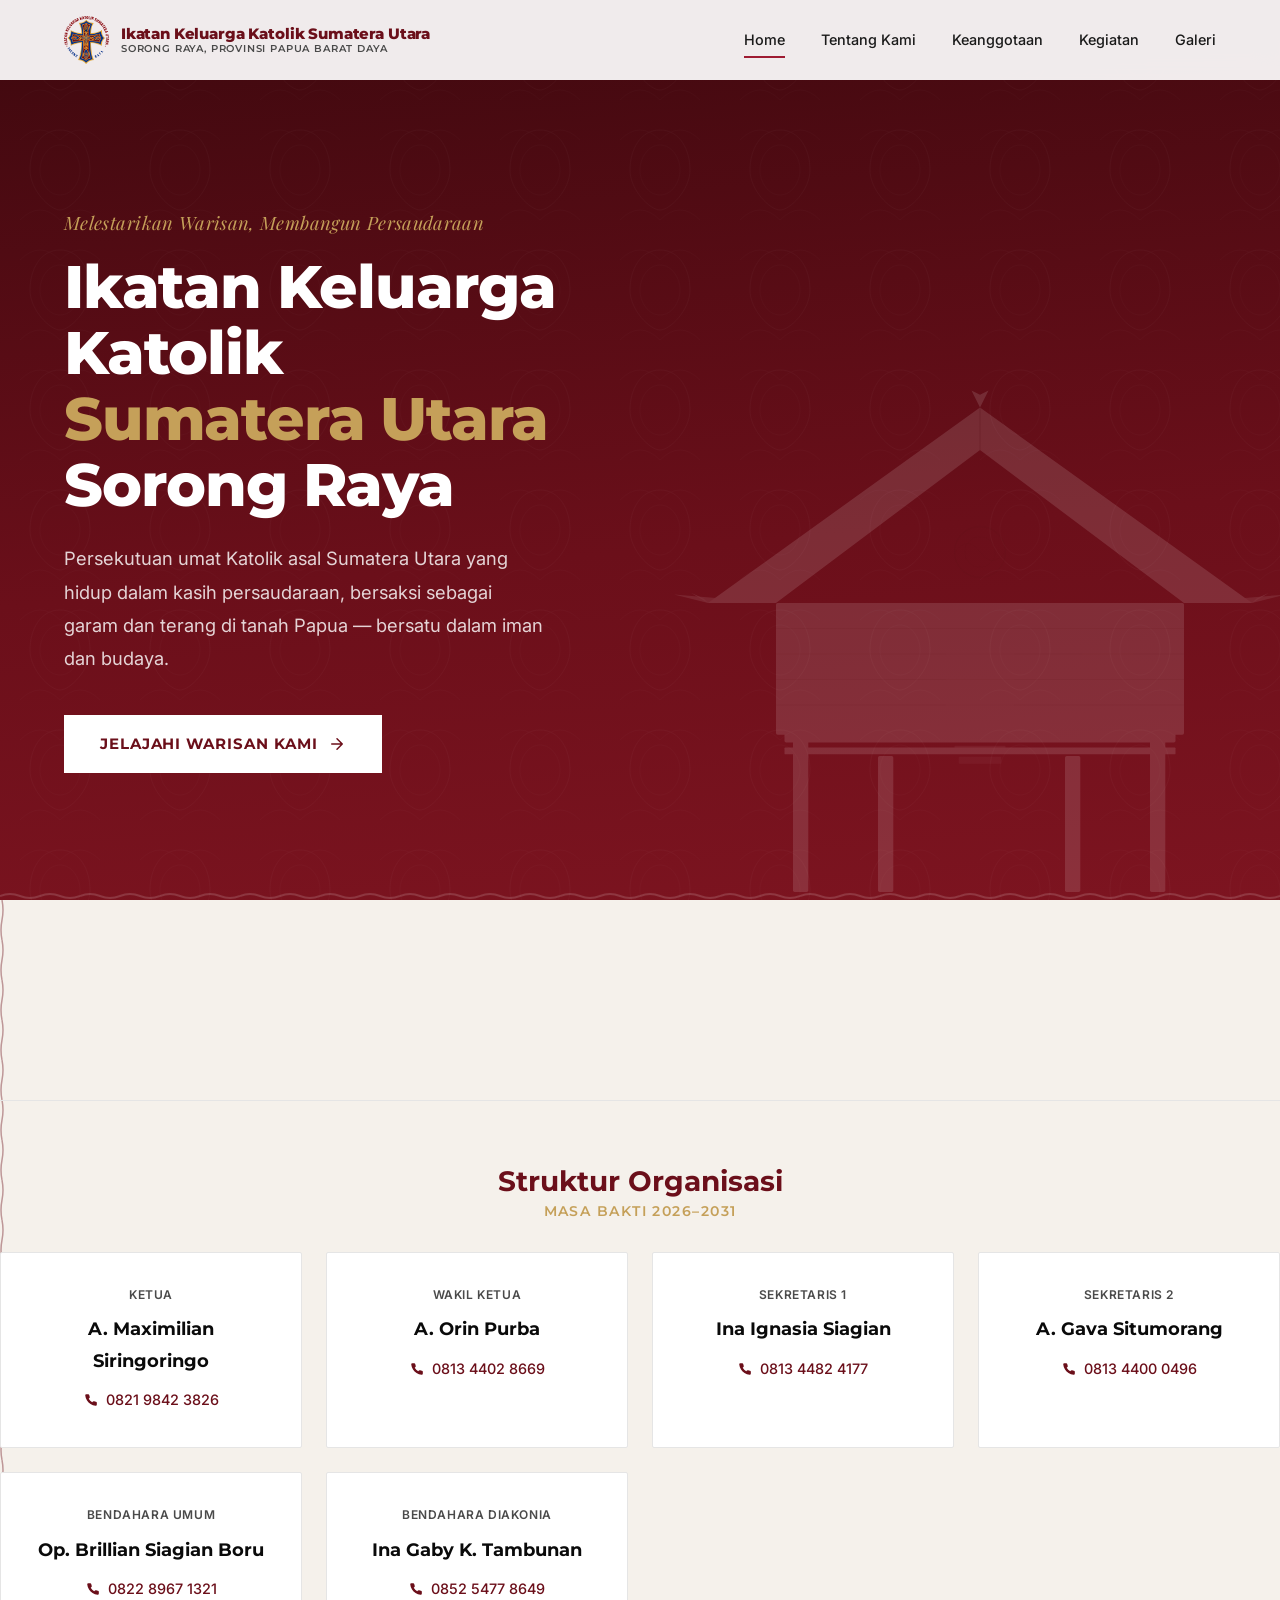
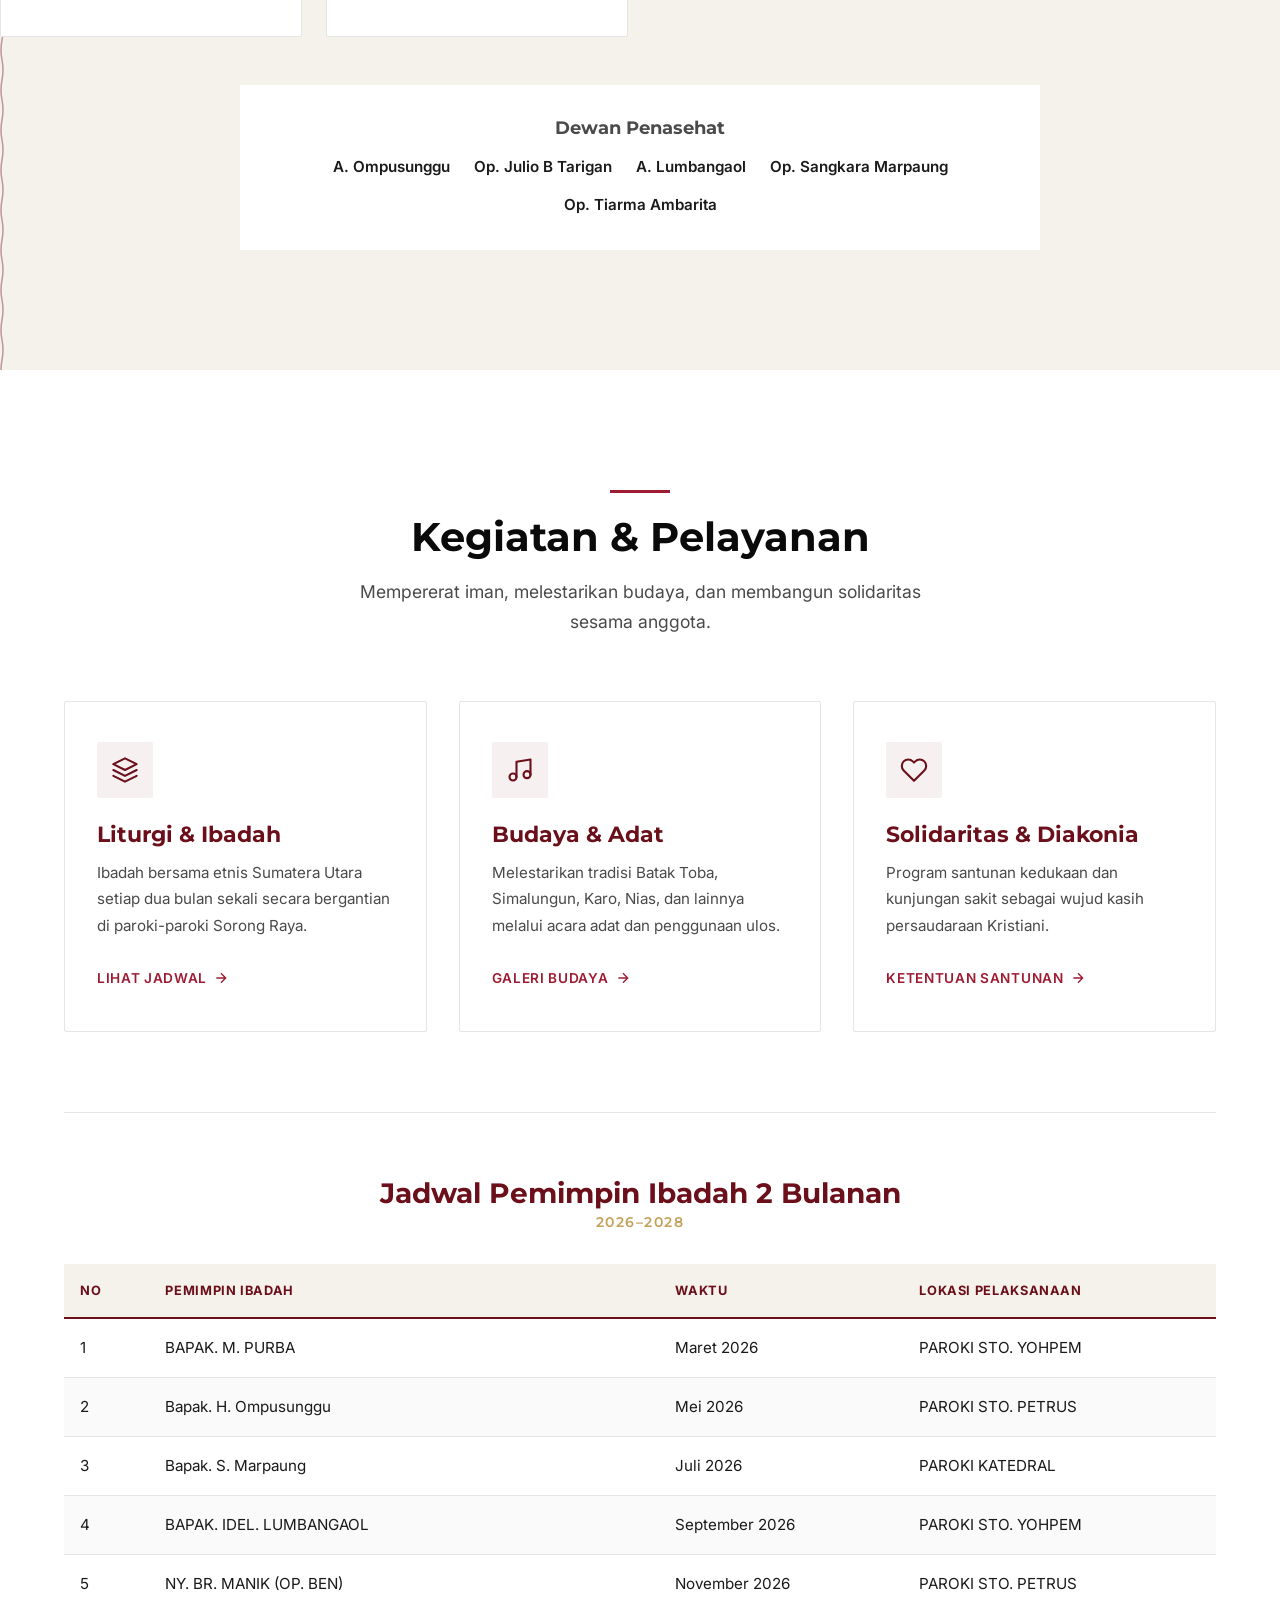
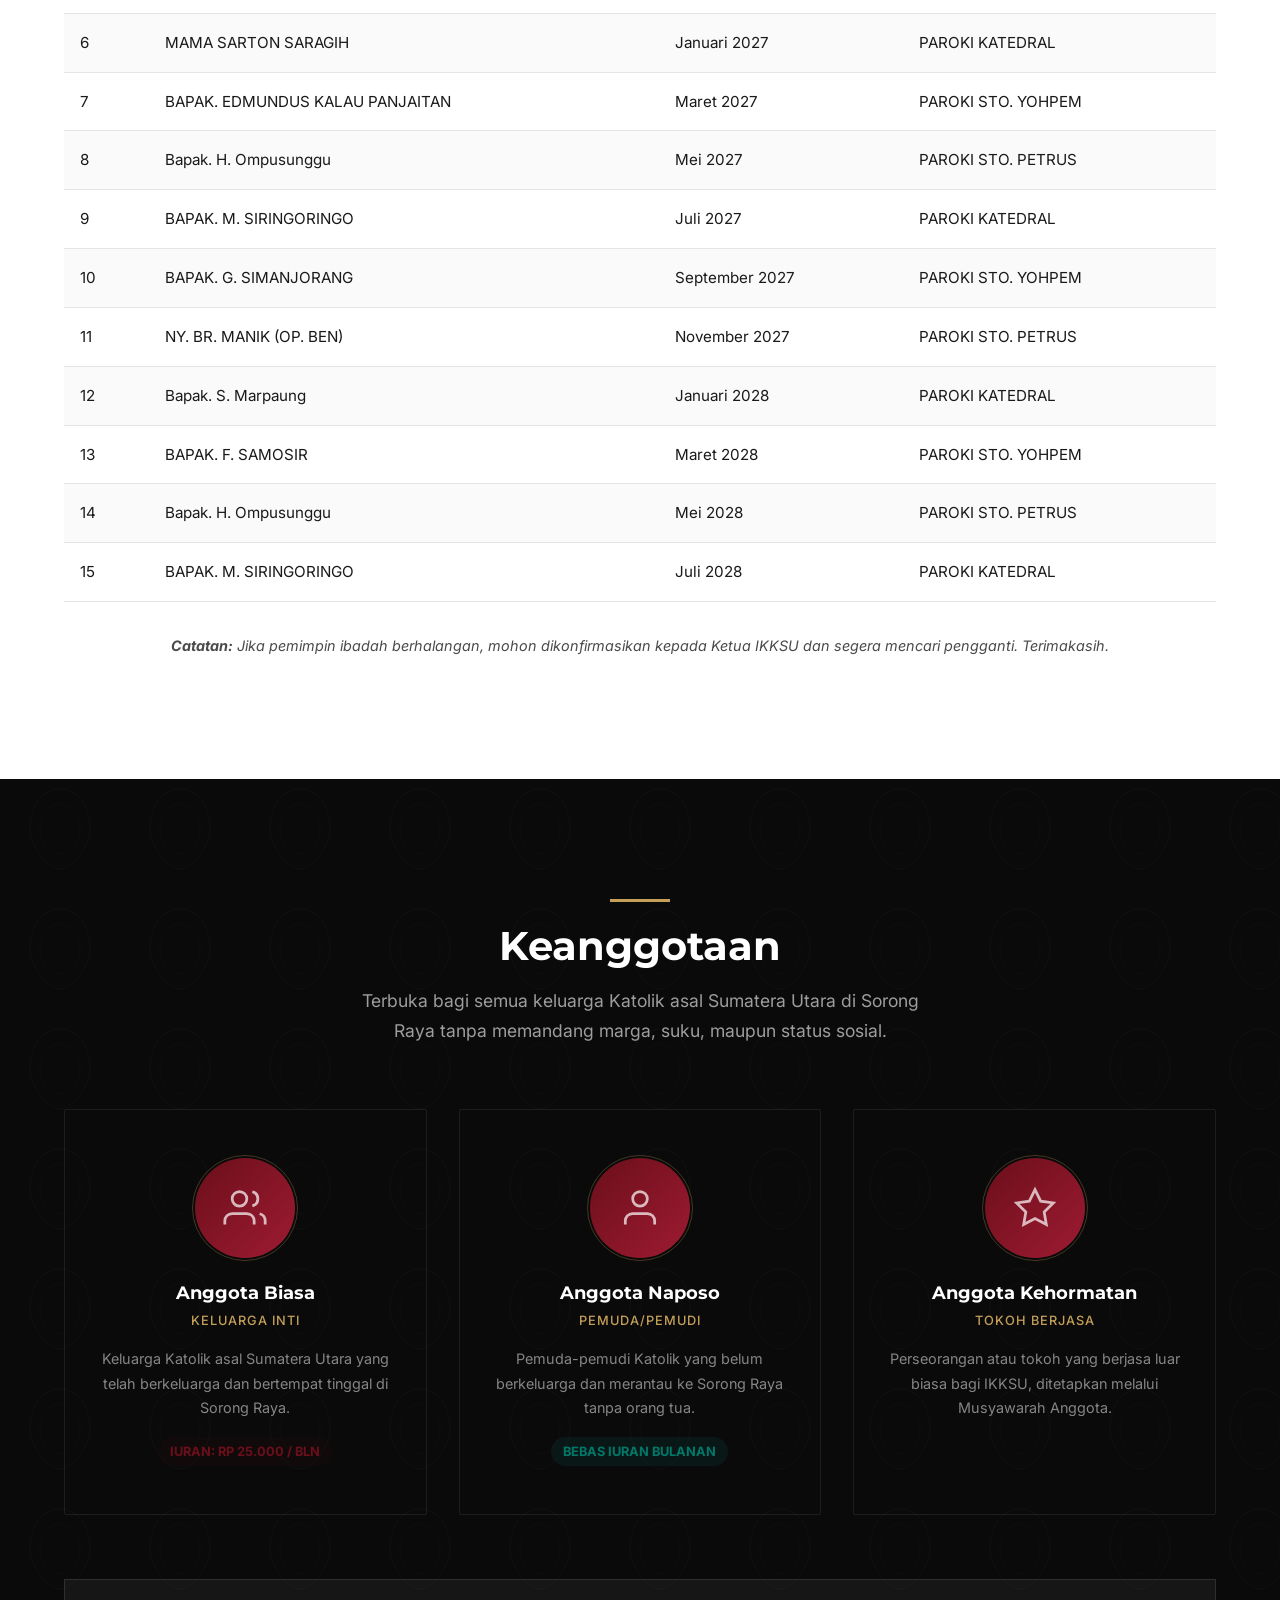
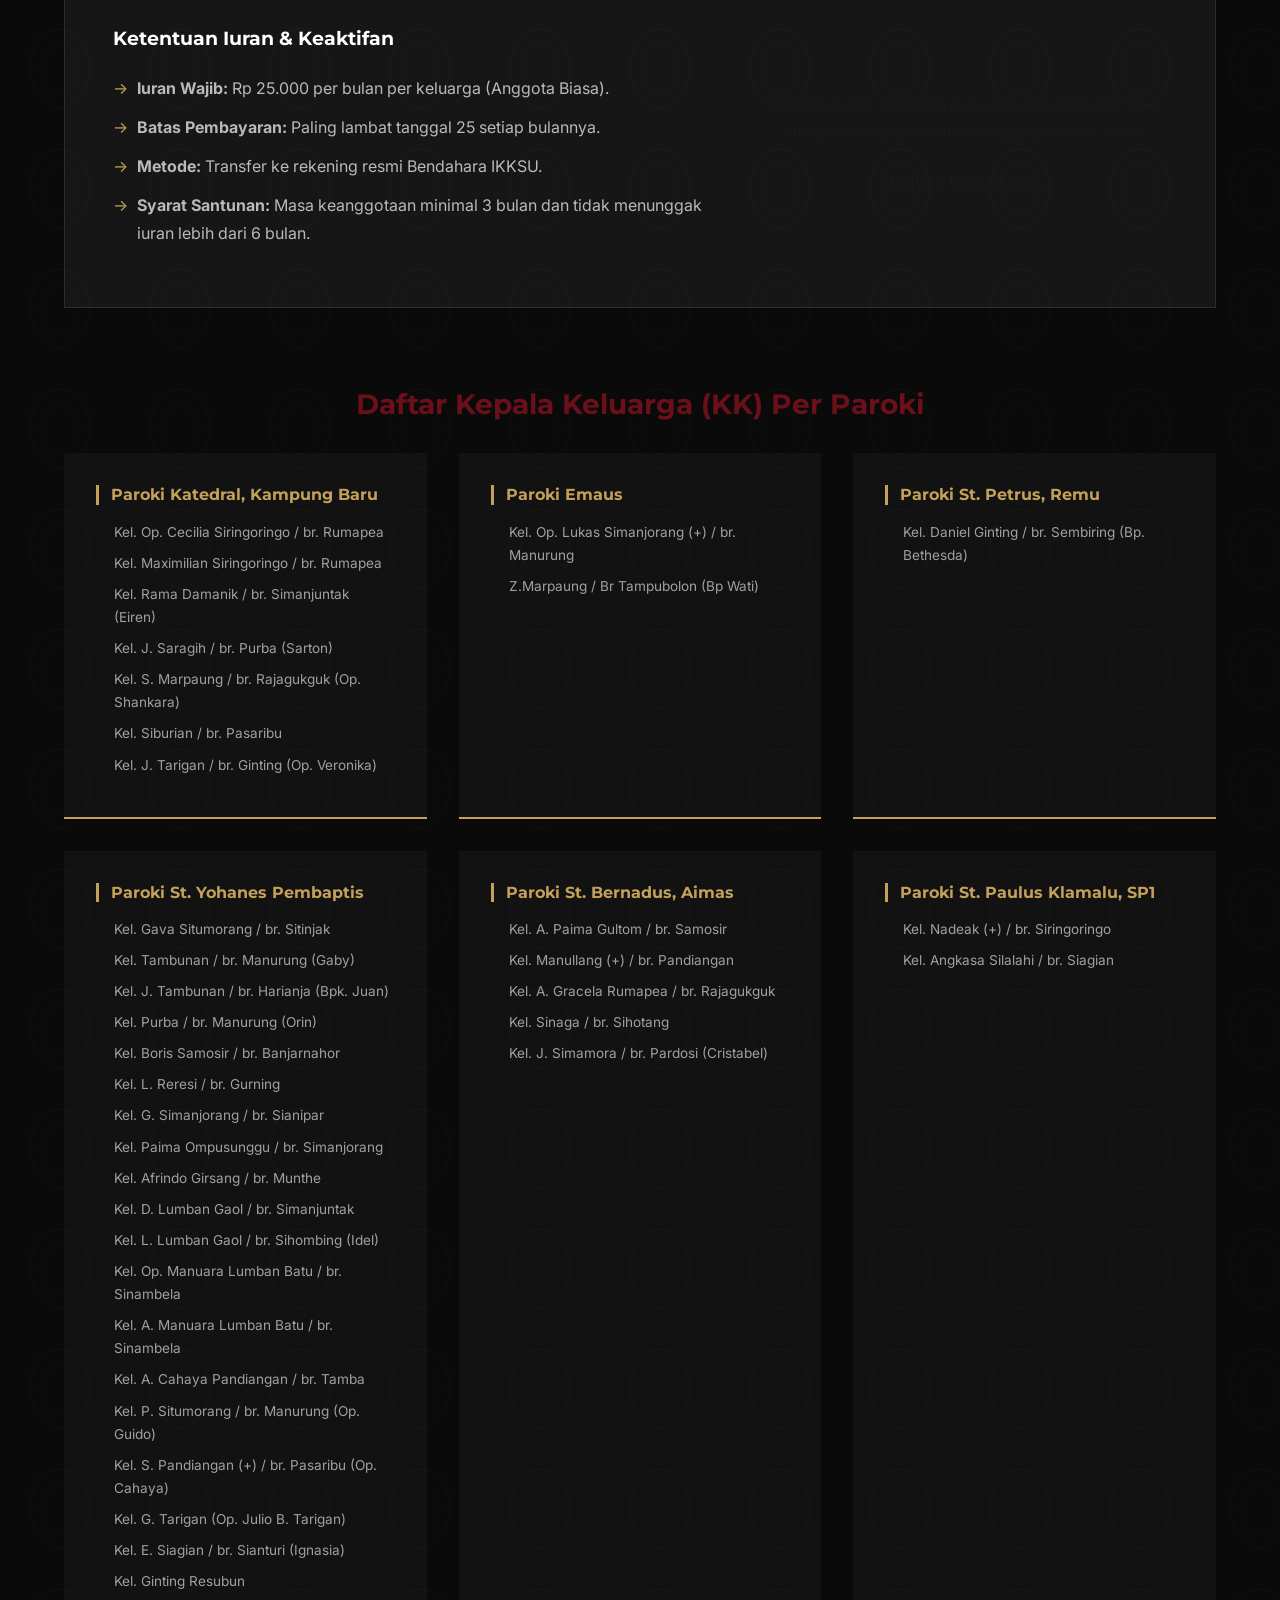
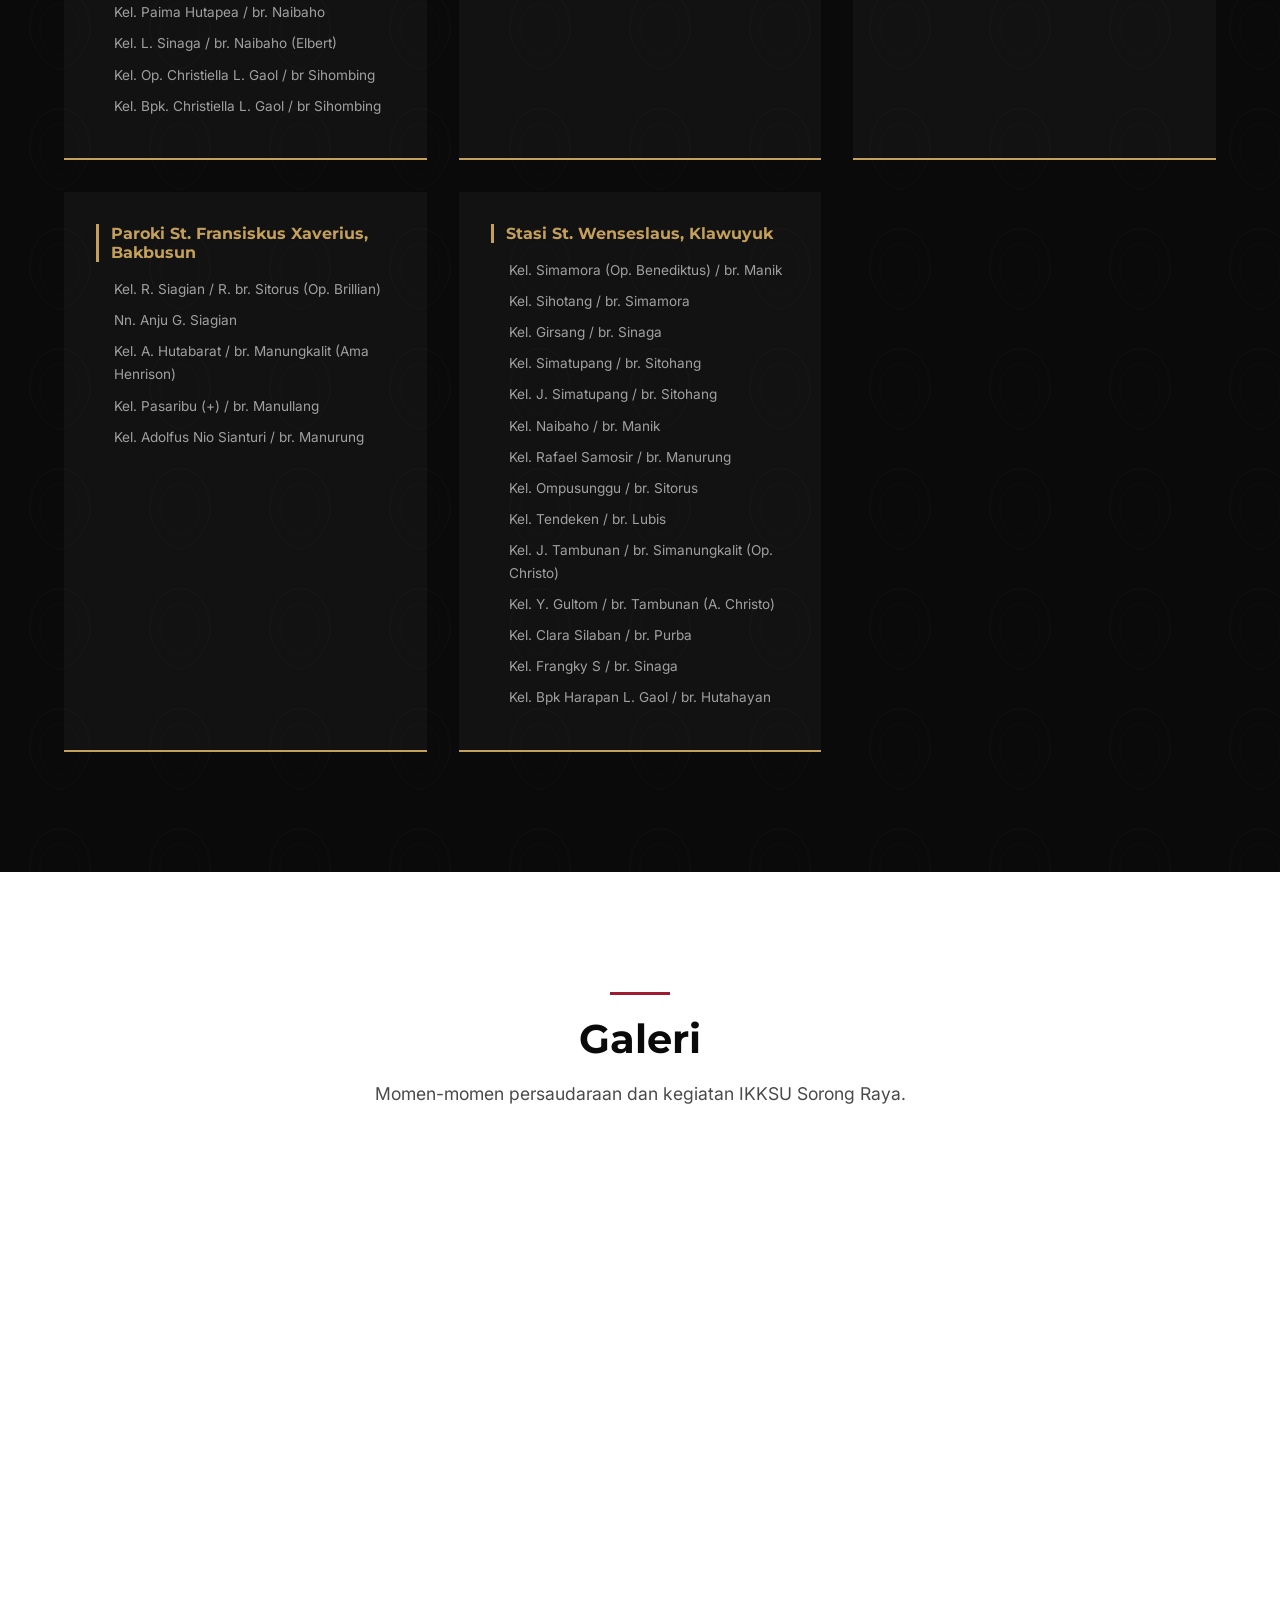
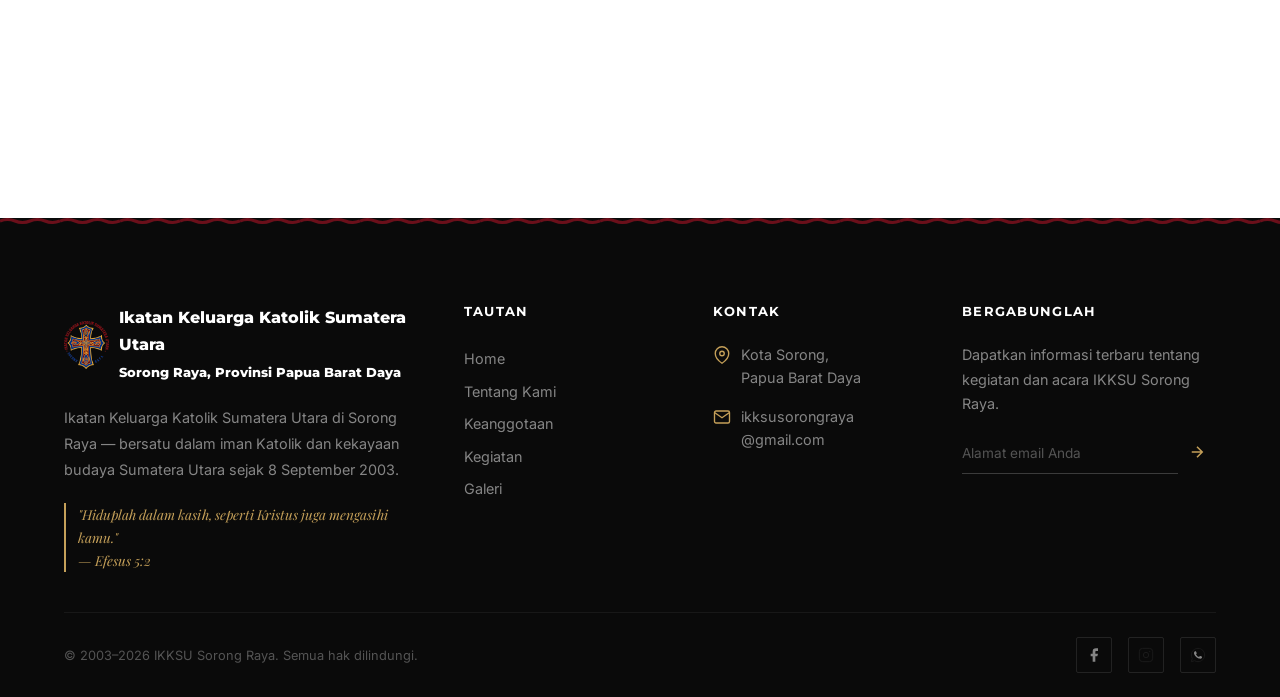
==== index.html @ b702eee4 "1" ====
<!DOCTYPE html>
<html lang="id">
<head>
  <meta charset="UTF-8">
  <meta name="viewport" content="width=device-width, initial-scale=1.0">
  <title>IKKSU Sorong Raya — Ikatan Keluarga Katolik Sumatera Utara</title>
  <meta name="description" content="Website resmi IKKSU Sorong Raya — Ikatan Keluarga Katolik Sumatera Utara di Sorong Raya, Papua Barat Daya. Melestarikan warisan budaya, membangun persaudaraan.">
  <meta name="keywords" content="IKKSU, Sorong Raya, Katolik, Sumatera Utara, Batak, komunitas, budaya, gereja">
  <meta name="author" content="IKKSU Sorong Raya">
  <link rel="icon" type="image/png" href="images/logo-small.png">
  <link rel="stylesheet" href="style.css">
</head>
<body>

  <!-- ============================================
       NAVIGATION
       ============================================ -->
  <nav class="navbar" id="navbar">
    <div class="container">
      <a href="#home" class="nav-logo">
        <!-- Rumah Bolon roofline logo -->
        <img src="images/logo-small.png" alt="Logo IKKSU Sorong Raya" class="logo-img">
        <div class="nav-logo-text">
          Ikatan Keluarga Katolik Sumatera Utara
          <span>Sorong Raya, Provinsi Papua Barat Daya</span>
        </div>
      </a>

      <div class="nav-links" id="navLinks">
        <a href="#home" class="active">Home</a>
        <a href="#tentang">Tentang Kami</a>
        <a href="#anggota">Keanggotaan</a>
        <a href="#pendidikan">Kegiatan</a>
        <a href="#galeri">Galeri</a>
      </div>

      <button class="hamburger" id="hamburger" aria-label="Toggle menu">
        <span></span>
        <span></span>
        <span></span>
      </button>
    </div>
  </nav>

  <!-- Mobile menu overlay -->
  <div class="mobile-menu" id="mobileMenu">
    <a href="#home">Home</a>
    <a href="#tentang">Tentang Kami</a>
    <a href="#anggota">Keanggotaan</a>
    <a href="#pendidikan">Kegiatan</a>
    <a href="#galeri">Galeri</a>
  </div>

  <!-- ============================================
       HERO SECTION
       ============================================ -->
  <section class="hero" id="home">
    <div class="hero-gorga-overlay"></div>

    <div class="container">
      <div class="hero-content">
        <p class="hero-tagline">Melestarikan Warisan, Membangun Persaudaraan</p>
        <h1 class="hero-title">
          Ikatan Keluarga Katolik<br>
          <span class="highlight">Sumatera Utara</span><br>
          Sorong Raya
        </h1>
        <p class="hero-subtitle">
          Persekutuan umat Katolik asal Sumatera Utara yang hidup dalam kasih persaudaraan, 
          bersaksi sebagai garam dan terang di tanah Papua — bersatu dalam iman dan budaya.
        </p>
        <a href="#tentang" class="hero-cta">
          Jelajahi Warisan Kami
          <svg viewBox="0 0 24 24" fill="none" stroke="currentColor" stroke-width="2" stroke-linecap="round" stroke-linejoin="round">
            <path d="M5 12h14M12 5l7 7-7 7"/>
          </svg>
        </a>
      </div>
    </div>

    <!-- Rumah Bolon silhouette -->
    <div class="hero-visual">
      <svg viewBox="0 0 800 600" xmlns="http://www.w3.org/2000/svg">
        <!-- Stilts / Foundation -->
        <rect x="180" y="420" width="18" height="180" rx="2"/>
        <rect x="280" y="440" width="18" height="160" rx="2"/>
        <rect x="500" y="440" width="18" height="160" rx="2"/>
        <rect x="600" y="420" width="18" height="180" rx="2"/>
        <!-- Cross beams under floor -->
        <rect x="170" y="410" width="460" height="14" rx="2"/>
        <rect x="170" y="430" width="460" height="8" rx="1"/>
        <!-- Main body -->
        <rect x="160" y="260" width="480" height="155" rx="2"/>
        <!-- Walls texture lines -->
        <line x1="160" y1="290" x2="640" y2="290" stroke="currentColor" stroke-width="1" opacity="0.15"/>
        <line x1="160" y1="320" x2="640" y2="320" stroke="currentColor" stroke-width="1" opacity="0.15"/>
        <line x1="160" y1="350" x2="640" y2="350" stroke="currentColor" stroke-width="1" opacity="0.15"/>
        <line x1="160" y1="380" x2="640" y2="380" stroke="currentColor" stroke-width="1" opacity="0.15"/>
        <!-- Door -->
        <rect x="360" y="310" width="80" height="105" rx="2" opacity="0.3"/>
        <!-- Windows -->
        <rect x="220" y="300" width="60" height="50" rx="2" opacity="0.2"/>
        <rect x="520" y="300" width="60" height="50" rx="2" opacity="0.2"/>
        <!-- Saddleback Roof -->
        <path d="M400 30 L80 260 H160 L400 80 L640 260 H720 Z" />
        <!-- Roof ridge -->
        <line x1="400" y1="30" x2="400" y2="80" stroke="currentColor" stroke-width="2" opacity="0.2"/>
        <!-- Extended eaves left -->
        <path d="M80 260 L40 250 L160 260Z" opacity="0.7"/>
        <!-- Extended eaves right -->
        <path d="M720 260 L760 250 L640 260Z" opacity="0.7"/>
        <!-- Roof peak ornaments (singa) -->
        <path d="M400 30 L390 10 L400 15 L410 10 Z" />
        <path d="M80 260 L60 248 L75 255Z" />
        <path d="M720 260 L740 248 L725 255Z" />
        <!-- Gorga decoration on facade -->
        <circle cx="400" cy="200" r="30" fill="none" stroke="currentColor" stroke-width="1.5" opacity="0.2"/>
        <circle cx="400" cy="200" r="18" fill="none" stroke="currentColor" stroke-width="1" opacity="0.15"/>
        <path d="M370 200 Q385 180 400 200 Q415 220 430 200" fill="none" stroke="currentColor" stroke-width="1" opacity="0.15"/>
        <!-- Stairs -->
        <rect x="365" y="415" width="70" height="8" rx="1" opacity="0.5"/>
        <rect x="370" y="428" width="60" height="8" rx="1" opacity="0.4"/>
        <rect x="375" y="441" width="50" height="8" rx="1" opacity="0.3"/>
      </svg>
    </div>

    <div class="hero-divider"></div>
  </section>

  <!-- ============================================
       ABOUT SECTION
       ============================================ -->
  <section class="section about" id="tentang">
    <div class="about-gorga-rule"></div>
    <div class="container">
      </div>

      <!-- Integrated Management Section -->
      <div class="management-section reveal">
        <h3 class="subsection-title">Struktur Organisasi <span class="highlight">Masa Bakti 2026–2031</span></h3>
        <div class="management-grid">
          <div class="management-card">
            <span class="m-role">Ketua</span>
            <span class="m-name">A. Maximilian Siringoringo</span>
            <a href="tel:082198423826" class="m-contact">
              <svg viewBox="0 0 24 24"><path d="M22 16.92v3a2 2 0 0 1-2.18 2 19.79 19.79 0 0 1-8.63-3.07 19.5 19.5 0 0 1-6-6 19.79 19.79 0 0 1-3.07-8.67A2 2 0 0 1 4.11 2h3a2 2 0 0 1 2 1.72 12.84 12.84 0 0 0 .7 2.81 2 2 0 0 1-.45 2.11L8.09 9.91a16 16 0 0 0 6 6l1.27-1.27a2 2 0 0 1 2.11-.45 12.84 12.84 0 0 0 2.81.7A2 2 0 0 1 22 16.92z"/></svg>
              0821 9842 3826
            </a>
          </div>
          <div class="management-card">
            <span class="m-role">Wakil Ketua</span>
            <span class="m-name">A. Orin Purba</span>
            <a href="tel:081344028669" class="m-contact">
              <svg viewBox="0 0 24 24"><path d="M22 16.92v3a2 2 0 0 1-2.18 2 19.79 19.79 0 0 1-8.63-3.07 19.5 19.5 0 0 1-6-6 19.79 19.79 0 0 1-3.07-8.67A2 2 0 0 1 4.11 2h3a2 2 0 0 1 2 1.72 12.84 12.84 0 0 0 .7 2.81 2 2 0 0 1-.45 2.11L8.09 9.91a16 16 0 0 0 6 6l1.27-1.27a2 2 0 0 1 2.11-.45 12.84 12.84 0 0 0 2.81.7A2 2 0 0 1 22 16.92z"/></svg>
              0813 4402 8669
            </a>
          </div>
          <div class="management-card">
            <span class="m-role">Sekretaris 1</span>
            <span class="m-name">Ina Ignasia Siagian</span>
            <a href="tel:081344824177" class="m-contact">
              <svg viewBox="0 0 24 24"><path d="M22 16.92v3a2 2 0 0 1-2.18 2 19.79 19.79 0 0 1-8.63-3.07 19.5 19.5 0 0 1-6-6 19.79 19.79 0 0 1-3.07-8.67A2 2 0 0 1 4.11 2h3a2 2 0 0 1 2 1.72 12.84 12.84 0 0 0 .7 2.81 2 2 0 0 1-.45 2.11L8.09 9.91a16 16 0 0 0 6 6l1.27-1.27a2 2 0 0 1 2.11-.45 12.84 12.84 0 0 0 2.81.7A2 2 0 0 1 22 16.92z"/></svg>
              0813 4482 4177
            </a>
          </div>
          <div class="management-card">
            <span class="m-role">Sekretaris 2</span>
            <span class="m-name">A. Gava Situmorang</span>
            <a href="tel:081344000496" class="m-contact">
              <svg viewBox="0 0 24 24"><path d="M22 16.92v3a2 2 0 0 1-2.18 2 19.79 19.79 0 0 1-8.63-3.07 19.5 19.5 0 0 1-6-6 19.79 19.79 0 0 1-3.07-8.67A2 2 0 0 1 4.11 2h3a2 2 0 0 1 2 1.72 12.84 12.84 0 0 0 .7 2.81 2 2 0 0 1-.45 2.11L8.09 9.91a16 16 0 0 0 6 6l1.27-1.27a2 2 0 0 1 2.11-.45 12.84 12.84 0 0 0 2.81.7A2 2 0 0 1 22 16.92z"/></svg>
              0813 4400 0496
            </a>
          </div>
          <div class="management-card">
            <span class="m-role">Bendahara Umum</span>
            <span class="m-name">Op. Brillian Siagian Boru</span>
            <a href="tel:082289671321" class="m-contact">
              <svg viewBox="0 0 24 24"><path d="M22 16.92v3a2 2 0 0 1-2.18 2 19.79 19.79 0 0 1-8.63-3.07 19.5 19.5 0 0 1-6-6 19.79 19.79 0 0 1-3.07-8.67A2 2 0 0 1 4.11 2h3a2 2 0 0 1 2 1.72 12.84 12.84 0 0 0 .7 2.81 2 2 0 0 1-.45 2.11L8.09 9.91a16 16 0 0 0 6 6l1.27-1.27a2 2 0 0 1 2.11-.45 12.84 12.84 0 0 0 2.81.7A2 2 0 0 1 22 16.92z"/></svg>
              0822 8967 1321
            </a>
          </div>
          <div class="management-card">
            <span class="m-role">Bendahara Diakonia</span>
            <span class="m-name">Ina Gaby K. Tambunan</span>
            <a href="tel:085254778649" class="m-contact">
              <svg viewBox="0 0 24 24"><path d="M22 16.92v3a2 2 0 0 1-2.18 2 19.79 19.79 0 0 1-8.63-3.07 19.5 19.5 0 0 1-6-6 19.79 19.79 0 0 1-3.07-8.67A2 2 0 0 1 4.11 2h3a2 2 0 0 1 2 1.72 12.84 12.84 0 0 0 .7 2.81 2 2 0 0 1-.45 2.11L8.09 9.91a16 16 0 0 0 6 6l1.27-1.27a2 2 0 0 1 2.11-.45 12.84 12.84 0 0 0 2.81.7A2 2 0 0 1 22 16.92z"/></svg>
              0852 5477 8649
            </a>
          </div>
        </div>
        <div class="advisory-board">
          <h4>Dewan Penasehat</h4>
          <ul>
            <li>A. Ompusunggu</li>
            <li>Op. Julio B Tarigan</li>
            <li>A. Lumbangaol</li>
            <li>Op. Sangkara Marpaung</li>
            <li>Op. Tiarma Ambarita</li>
          </ul>
        </div>
      </div>
    </div>
    </div>
  </section>

  <!-- ============================================
       CULTURAL EDUCATION / KEGIATAN SECTION
       ============================================ -->
  <section class="section education" id="pendidikan">
    <div class="container">
      <div class="section-header reveal">
        <span class="accent-line"></span>
        <h2>Kegiatan & Pelayanan</h2>
        <p>Mempererat iman, melestarikan budaya, dan membangun solidaritas sesama anggota.</p>
      </div>

      <div class="education-grid">
        <!-- Card 1: Liturgi -->
        <div class="edu-card reveal">
          <div class="edu-card-icon">
            <svg viewBox="0 0 24 24">
              <path d="M12 2L2 7l10 5 10-5-10-5z"/>
              <path d="M2 17l10 5 10-5"/>
              <path d="M2 12l10 5 10-5"/>
            </svg>
          </div>
          <h3>Liturgi & Ibadah</h3>
          <p>
            Ibadah bersama etnis Sumatera Utara setiap dua bulan sekali secara bergantian di paroki-paroki Sorong Raya.
          </p>
          <a href="#jadwal" class="edu-card-link">
            Lihat Jadwal
            <svg viewBox="0 0 24 24"><path d="M5 12h14M12 5l7 7-7 7"/></svg>
          </a>
        </div>

        <!-- Card 2: Budaya & Adat -->
        <div class="edu-card reveal">
          <div class="edu-card-icon">
            <svg viewBox="0 0 24 24">
              <path d="M9 18V5l12-2v13"/>
              <circle cx="6" cy="18" r="3"/>
              <circle cx="18" cy="16" r="3"/>
            </svg>
          </div>
          <h3>Budaya & Adat</h3>
          <p>
            Melestarikan tradisi Batak Toba, Simalungun, Karo, Nias, dan lainnya melalui acara adat dan penggunaan ulos.
          </p>
          <a href="#galeri" class="edu-card-link">
            Galeri Budaya
            <svg viewBox="0 0 24 24"><path d="M5 12h14M12 5l7 7-7 7"/></svg>
          </a>
        </div>

        <!-- Card 3: Solidaritas & Diakonia -->
        <div class="edu-card reveal">
          <div class="edu-card-icon">
            <svg viewBox="0 0 24 24">
              <path d="M20.84 4.61a5.5 5.5 0 0 0-7.78 0L12 5.67l-1.06-1.06a5.5 5.5 0 0 0-7.78 7.78l1.06 1.06L12 21.23l7.78-7.78 1.06-1.06a5.5 5.5 0 0 0 0-7.78z"/>
            </svg>
          </div>
          <h3>Solidaritas & Diakonia</h3>
          <p>
            Program santunan kedukaan dan kunjungan sakit sebagai wujud kasih persaudaraan Kristiani.
          </p>
          <a href="#anggota" class="edu-card-link">
            Ketentuan Santunan
            <svg viewBox="0 0 24 24"><path d="M5 12h14M12 5l7 7-7 7"/></svg>
          </a>
        </div>
      </div>

      <!-- Integrated Worship Schedule -->
      <div class="schedule-section reveal" id="jadwal">
        <h3 class="subsection-title">Jadwal Pemimpin Ibadah 2 Bulanan <span class="highlight">2026–2028</span></h3>
        <div class="table-wrapper">
          <table class="schedule-table">
            <thead>
              <tr>
                <th>No</th>
                <th>Pemimpin Ibadah</th>
                <th>Waktu</th>
                <th>Lokasi Pelaksanaan</th>
              </tr>
            </thead>
            <tbody>
              <tr><td>1</td><td>BAPAK. M. PURBA</td><td>Maret 2026</td><td>PAROKI STO. YOHPEM</td></tr>
              <tr><td>2</td><td>Bapak. H. Ompusunggu</td><td>Mei 2026</td><td>PAROKI STO. PETRUS</td></tr>
              <tr><td>3</td><td>Bapak. S. Marpaung</td><td>Juli 2026</td><td>PAROKI KATEDRAL</td></tr>
              <tr><td>4</td><td>BAPAK. IDEL. LUMBANGAOL</td><td>September 2026</td><td>PAROKI STO. YOHPEM</td></tr>
              <tr><td>5</td><td>NY. BR. MANIK (OP. BEN)</td><td>November 2026</td><td>PAROKI STO. PETRUS</td></tr>
              <tr><td>6</td><td>MAMA SARTON SARAGIH</td><td>Januari 2027</td><td>PAROKI KATEDRAL</td></tr>
              <tr><td>7</td><td>BAPAK. EDMUNDUS KALAU PANJAITAN</td><td>Maret 2027</td><td>PAROKI STO. YOHPEM</td></tr>
              <tr><td>8</td><td>Bapak. H. Ompusunggu</td><td>Mei 2027</td><td>PAROKI STO. PETRUS</td></tr>
              <tr><td>9</td><td>BAPAK. M. SIRINGORINGO</td><td>Juli 2027</td><td>PAROKI KATEDRAL</td></tr>
              <tr><td>10</td><td>BAPAK. G. SIMANJORANG</td><td>September 2027</td><td>PAROKI STO. YOHPEM</td></tr>
              <tr><td>11</td><td>NY. BR. MANIK (OP. BEN)</td><td>November 2027</td><td>PAROKI STO. PETRUS</td></tr>
              <tr><td>12</td><td>Bapak. S. Marpaung</td><td>Januari 2028</td><td>PAROKI KATEDRAL</td></tr>
              <tr><td>13</td><td>BAPAK. F. SAMOSIR</td><td>Maret 2028</td><td>PAROKI STO. YOHPEM</td></tr>
              <tr><td>14</td><td>Bapak. H. Ompusunggu</td><td>Mei 2028</td><td>PAROKI STO. PETRUS</td></tr>
              <tr><td>15</td><td>BAPAK. M. SIRINGORINGO</td><td>Juli 2028</td><td>PAROKI KATEDRAL</td></tr>
            </tbody>
          </table>
        </div>
        <p class="schedule-note"><strong>Catatan:</strong> Jika pemimpin ibadah berhalangan, mohon dikonfirmasikan kepada Ketua IKKSU dan segera mencari pengganti. Terimakasih.</p>
      </div>
    </div>

    </div>
  </section>

  <!-- ============================================
       MEMBER DIRECTORY / KEANGGOTAAN SECTION
       ============================================ -->
  <section class="section members" id="anggota">
    <div class="container">
      <div class="section-header reveal">
        <span class="accent-line"></span>
        <h2>Keanggotaan</h2>
        <p>Terbuka bagi semua keluarga Katolik asal Sumatera Utara di Sorong Raya tanpa memandang marga, suku, maupun status sosial.</p>
      </div>

      <div class="members-grid">
        <!-- Anggota Biasa -->
        <div class="member-card reveal">
          <div class="member-avatar">
            <svg viewBox="0 0 24 24">
              <path d="M17 21v-2a4 4 0 0 0-4-4H5a4 4 0 0 0-4 4v2"/>
              <circle cx="9" cy="7" r="4"/>
              <path d="M23 21v-2a4 4 0 0 0-3-3.87"/>
              <path d="M16 3.13a4 4 0 0 1 0 7.75"/>
            </svg>
          </div>
          <h3>Anggota Biasa</h3>
          <p class="member-role">Keluarga Inti</p>
          <p>Keluarga Katolik asal Sumatera Utara yang telah berkeluarga dan bertempat tinggal di Sorong Raya.</p>
          <div class="fee-badge">Iuran: Rp 25.000 / bln</div>
        </div>

        <!-- Anggota Naposo -->
        <div class="member-card reveal">
          <div class="member-avatar">
            <svg viewBox="0 0 24 24">
              <path d="M20 21v-2a4 4 0 0 0-4-4H8a4 4 0 0 0-4 4v2"/>
              <circle cx="12" cy="7" r="4"/>
            </svg>
          </div>
          <h3>Anggota Naposo</h3>
          <p class="member-role">Pemuda/Pemudi</p>
          <p>Pemuda-pemudi Katolik yang belum berkeluarga dan merantau ke Sorong Raya tanpa orang tua.</p>
          <div class="fee-badge free">Bebas Iuran Bulanan</div>
        </div>

        <!-- Anggota Kehormatan -->
        <div class="member-card reveal">
          <div class="member-avatar">
            <svg viewBox="0 0 24 24">
              <polygon points="12 2 15.09 8.26 22 9.27 17 14.14 18.18 21.02 12 17.77 5.82 21.02 7 14.14 2 9.27 8.91 8.26 12 2"/>
            </svg>
          </div>
          <h3>Anggota Kehormatan</h3>
          <p class="member-role">Tokoh Berjasa</p>
          <p>Perseorangan atau tokoh yang berjasa luar biasa bagi IKKSU, ditetapkan melalui Musyawarah Anggota.</p>
        </div>
      </div>

      <!-- Membership Dues & Rules Info -->
      <div class="membership-details reveal">
        <div class="details-grid">
          <div class="details-text">
            <h3>Ketentuan Iuran & Keaktifan</h3>
            <ul>
              <li><strong>Iuran Wajib:</strong> Rp 25.000 per bulan per keluarga (Anggota Biasa).</li>
              <li><strong>Batas Pembayaran:</strong> Paling lambat tanggal 25 setiap bulannya.</li>
              <li><strong>Metode:</strong> Transfer ke rekening resmi Bendahara IKKSU.</li>
              <li><strong>Syarat Santunan:</strong> Masa keanggotaan minimal 3 bulan dan tidak menunggak iuran lebih dari 6 bulan.</li>
            </ul>
          </div>
          <div class="details-cta">
            <p>Dapatkan hak santunan duka cita dan santunan sakit dengan menjaga status keanggotaan aktif Anda.</p>
            <a href="https://wa.me/6282198423826" class="btn-secondary">Daftar / Update Data</a>
          </div>
        </div>
      </div>

      <!-- Member List by Paroki -->
      <div class="members-directory reveal">
        <h3 class="subsection-title">Daftar Kepala Keluarga (KK) Per Paroki</h3>
        <div class="paroki-grid">
          <div class="paroki-card">
            <h4>Paroki Katedral, Kampung Baru</h4>
            <ol>
              <li>Kel. Op. Cecilia Siringoringo / br. Rumapea</li>
              <li>Kel. Maximilian Siringoringo / br. Rumapea</li>
              <li>Kel. Rama Damanik / br. Simanjuntak (Eiren)</li>
              <li>Kel. J. Saragih / br. Purba (Sarton)</li>
              <li>Kel. S. Marpaung / br. Rajagukguk (Op. Shankara)</li>
              <li>Kel. Siburian / br. Pasaribu</li>
              <li>Kel. J. Tarigan / br. Ginting (Op. Veronika)</li>
            </ol>
          </div>
          <div class="paroki-card">
            <h4>Paroki Emaus</h4>
            <ol>
              <li>Kel. Op. Lukas Simanjorang (+) / br. Manurung</li>
              <li>Z.Marpaung / Br Tampubolon (Bp Wati)</li>
            </ol>
          </div>
          <div class="paroki-card">
            <h4>Paroki St. Petrus, Remu</h4>
            <ol>
              <li>Kel. Daniel Ginting / br. Sembiring (Bp. Bethesda)</li>
            </ol>
          </div>
          <div class="paroki-card">
            <h4>Paroki St. Yohanes Pembaptis</h4>
            <ol>
              <li>Kel. Gava Situmorang / br. Sitinjak</li>
              <li>Kel. Tambunan / br. Manurung (Gaby)</li>
              <li>Kel. J. Tambunan / br. Harianja (Bpk. Juan)</li>
              <li>Kel. Purba / br. Manurung (Orin)</li>
              <li>Kel. Boris Samosir / br. Banjarnahor</li>
              <li>Kel. L. Reresi / br. Gurning</li>
              <li>Kel. G. Simanjorang / br. Sianipar</li>
              <li>Kel. Paima Ompusunggu / br. Simanjorang</li>
              <li>Kel. Afrindo Girsang / br. Munthe</li>
              <li>Kel. D. Lumban Gaol / br. Simanjuntak</li>
              <li>Kel. L. Lumban Gaol / br. Sihombing (Idel)</li>
              <li>Kel. Op. Manuara Lumban Batu / br. Sinambela</li>
              <li>Kel. A. Manuara Lumban Batu / br. Sinambela</li>
              <li>Kel. A. Cahaya Pandiangan / br. Tamba</li>
              <li>Kel. P. Situmorang / br. Manurung (Op. Guido)</li>
              <li>Kel. S. Pandiangan (+) / br. Pasaribu (Op. Cahaya)</li>
              <li>Kel. G. Tarigan (Op. Julio B. Tarigan)</li>
              <li>Kel. E. Siagian / br. Sianturi (Ignasia)</li>
              <li>Kel. Ginting Resubun</li>
              <li>Kel. Paima Hutapea / br. Naibaho</li>
              <li>Kel. L. Sinaga / br. Naibaho (Elbert)</li>
              <li>Kel. Op. Christiella L. Gaol / br Sihombing</li>
              <li>Kel. Bpk. Christiella L. Gaol / br Sihombing</li>
            </ol>
          </div>
          <div class="paroki-card">
            <h4>Paroki St. Bernadus, Aimas</h4>
            <ol>
              <li>Kel. A. Paima Gultom / br. Samosir</li>
              <li>Kel. Manullang (+) / br. Pandiangan</li>
              <li>Kel. A. Gracela Rumapea / br. Rajagukguk</li>
              <li>Kel. Sinaga / br. Sihotang</li>
              <li>Kel. J. Simamora / br. Pardosi (Cristabel)</li>
            </ol>
          </div>
          <div class="paroki-card">
            <h4>Paroki St. Paulus Klamalu, SP1</h4>
            <ol>
              <li>Kel. Nadeak (+) / br. Siringoringo</li>
              <li>Kel. Angkasa Silalahi / br. Siagian</li>
            </ol>
          </div>
          <div class="paroki-card">
            <h4>Paroki St. Fransiskus Xaverius, Bakbusun</h4>
            <ol>
              <li>Kel. R. Siagian / R. br. Sitorus (Op. Brillian)</li>
              <li>Nn. Anju G. Siagian</li>
              <li>Kel. A. Hutabarat / br. Manungkalit (Ama Henrison)</li>
              <li>Kel. Pasaribu (+) / br. Manullang</li>
              <li>Kel. Adolfus Nio Sianturi / br. Manurung</li>
            </ol>
          </div>
          <div class="paroki-card">
            <h4>Stasi St. Wenseslaus, Klawuyuk</h4>
            <ol>
              <li>Kel. Simamora (Op. Benediktus) / br. Manik</li>
              <li>Kel. Sihotang / br. Simamora</li>
              <li>Kel. Girsang / br. Sinaga</li>
              <li>Kel. Simatupang / br. Sitohang</li>
              <li>Kel. J. Simatupang / br. Sitohang</li>
              <li>Kel. Naibaho / br. Manik</li>
              <li>Kel. Rafael Samosir / br. Manurung</li>
              <li>Kel. Ompusunggu / br. Sitorus</li>
              <li>Kel. Tendeken / br. Lubis</li>
              <li>Kel. J. Tambunan / br. Simanungkalit (Op. Christo)</li>
              <li>Kel. Y. Gultom / br. Tambunan (A. Christo)</li>
              <li>Kel. Clara Silaban / br. Purba</li>
              <li>Kel. Frangky S / br. Sinaga</li>
              <li>Kel. Bpk Harapan L. Gaol / br. Hutahayan</li>
            </ol>
          </div>
        </div>
      </div>
    </div>
  </section>

  <!-- ============================================
       GALLERY SECTION
       ============================================ -->
  <section class="section gallery" id="galeri">
    <div class="container">
      <div class="section-header reveal">
        <span class="accent-line"></span>
        <h2>Galeri</h2>
        <p>Momen-momen persaudaraan dan kegiatan IKKSU Sorong Raya.</p>
      </div>

      <div id="dynamic-gallery" class="dynamic-gallery">
        <!-- Albums will be loaded here via gallery.js -->
        <div class="gallery-loader">
          <div class="spinner"></div>
          <p>Memuat galeri...</p>
        </div>
      </div>
    </div>
  </section>

  <!-- ============================================
       FOOTER
       ============================================ -->
  <footer class="footer">
    <div class="footer-gorga-border"></div>
    <div class="footer-content">
      <div class="container">
        <div class="footer-grid">
          <!-- Brand -->
          <div class="footer-brand">
            <div class="footer-logo">
              <img src="images/logo-small.png" alt="Logo IKKSU Sorong Raya" class="logo-img">
              <span class="footer-logo-name">Ikatan Keluarga Katolik Sumatera Utara<br><small>Sorong Raya, Provinsi Papua Barat Daya</small></span>
            </div>
            <p>
              Ikatan Keluarga Katolik Sumatera Utara di Sorong Raya — 
              bersatu dalam iman Katolik dan kekayaan budaya Sumatera Utara 
              sejak 8 September 2003.
            </p>
            <div class="footer-quote">
              "Hiduplah dalam kasih, seperti Kristus juga mengasihi kamu."
              <br>— Efesus 5:2
            </div>
          </div>

          <!-- Quick Links -->
          <div>
            <h4>Tautan</h4>
            <div class="footer-links">
              <a href="#home">Home</a>
              <a href="#tentang">Tentang Kami</a>
              <a href="#anggota">Keanggotaan</a>
              <a href="#pendidikan">Kegiatan</a>
              <a href="#galeri">Galeri</a>
            </div>
          </div>

          <!-- Contact -->
          <div>
            <h4>Kontak</h4>
            <div class="footer-contact-item">
              <svg viewBox="0 0 24 24"><path d="M21 10c0 7-9 13-9 13s-9-6-9-13a9 9 0 0 1 18 0z"/><circle cx="12" cy="10" r="3"/></svg>
              <span>Kota Sorong,<br>Papua Barat Daya</span>
            </div>
            <div class="footer-contact-item">
              <svg viewBox="0 0 24 24"><path d="M4 4h16c1.1 0 2 .9 2 2v12c0 1.1-.9 2-2 2H4c-1.1 0-2-.9-2-2V6c0-1.1.9-2 2-2z"/><polyline points="22,6 12,13 2,6"/></svg>
              <span>ikksusorongraya<br>@gmail.com</span>
            </div>
          </div>

          <!-- Newsletter -->
          <div>
            <h4>Bergabunglah</h4>
            <p style="font-size:0.9rem;color:rgba(255,255,255,0.5);margin-bottom:16px;line-height:1.7;">
              Dapatkan informasi terbaru tentang kegiatan dan acara IKKSU Sorong Raya.
            </p>
            <div class="newsletter-input">
              <input type="email" placeholder="Alamat email Anda" id="newsletterEmail">
              <button aria-label="Subscribe">
                <svg viewBox="0 0 24 24"><path d="M5 12h14M12 5l7 7-7 7"/></svg>
              </button>
            </div>
          </div>
        </div>
      </div>
    </div>

    <div class="container">
      <div class="footer-bottom">
        <span class="footer-copyright">© 2003–2026 IKKSU Sorong Raya. Semua hak dilindungi.</span>
        <div class="footer-socials">
          <!-- Facebook -->
          <a href="#" aria-label="Facebook">
            <svg viewBox="0 0 24 24"><path d="M18 2h-3a5 5 0 00-5 5v3H7v4h3v8h4v-8h3l1-4h-4V7a1 1 0 011-1h3z"/></svg>
          </a>
          <!-- Instagram -->
          <a href="#" aria-label="Instagram">
            <svg viewBox="0 0 24 24"><rect x="2" y="2" width="20" height="20" rx="5" ry="5" fill="none" stroke="currentColor" stroke-width="1.5"/><circle cx="12" cy="12" r="4" fill="none" stroke="currentColor" stroke-width="1.5"/><circle cx="17.5" cy="6.5" r="1" fill="currentColor" stroke="none"/></svg>
          </a>
          <!-- WhatsApp -->
          <a href="#" aria-label="WhatsApp">
            <svg viewBox="0 0 24 24"><path d="M17.472 14.382c-.297-.149-1.758-.867-2.03-.967-.273-.099-.471-.148-.67.15-.197.297-.767.966-.94 1.164-.173.199-.347.223-.644.075-.297-.15-1.255-.463-2.39-1.475-.883-.788-1.48-1.761-1.653-2.059-.173-.297-.018-.458.13-.606.134-.133.298-.347.446-.52.149-.174.198-.298.298-.497.099-.198.05-.371-.025-.52-.075-.149-.669-1.612-.916-2.207-.242-.579-.487-.5-.669-.51-.173-.008-.371-.01-.57-.01-.198 0-.52.074-.792.372-.272.297-1.04 1.016-1.04 2.479 0 1.462 1.065 2.875 1.213 3.074.149.198 2.096 3.2 5.077 4.487.709.306 1.262.489 1.694.625.712.227 1.36.195 1.871.118.571-.085 1.758-.719 2.006-1.413.248-.694.248-1.289.173-1.413-.074-.124-.272-.198-.57-.347z"/><path d="M12 2C6.477 2 2 6.477 2 12c0 1.89.525 3.66 1.438 5.168L2 22l4.832-1.438A9.955 9.955 0 0012 22c5.523 0 10-4.477 10-10S17.523 2 12 2z" fill="none" stroke="currentColor" stroke-width="1.5"/></svg>
          </a>
        </div>
      </div>
    </div>
  </footer>

  <script src="gallery.js"></script>
  <script src="script.js"></script>
</body>
</html>
---- style.css ----
/* ============================================
   IKKSU Sorong Raya — Design System & Styles
   ============================================ */

/* --- Google Fonts --- */
@import url('https://fonts.googleapis.com/css2?family=Inter:wght@400;500;600&family=Montserrat:wght@600;700;800&family=Playfair+Display:ital,wght@0,600;1,600&display=swap');

/* --- CSS Custom Properties --- */
:root {
  /* Colors */
  --batak-maroon: #6B0F1A;
  --deep-black: #0A0A0A;
  --pure-white: #FFFFFF;
  --warm-ivory: #F5F1EB;
  --gorga-red: #9E1B32;
  --muted-gold: #C5A059;
  --text-primary: #1A1A1A;
  --text-secondary: #4A4A4A;
  --border-light: #E5E5E5;
  --dark-subtle: #1F1F1F;
  --maroon-dark: #3D080E;

  /* Typography */
  --font-heading: 'Montserrat', sans-serif;
  --font-body: 'Inter', sans-serif;
  --font-accent: 'Playfair Display', serif;

  /* Spacing */
  --section-padding: 120px;
  --container-width: 1200px;
  --nav-height: 80px;

  /* Transitions */
  --transition-fast: 200ms ease-out;
  --transition-normal: 300ms ease;
  --transition-slow: 500ms ease;
}

/* --- Reset & Base --- */
*,
*::before,
*::after {
  margin: 0;
  padding: 0;
  box-sizing: border-box;
}

html {
  scroll-behavior: smooth;
  font-size: 16px;
}

body {
  font-family: var(--font-body);
  color: var(--text-primary);
  background-color: var(--pure-white);
  line-height: 1.7;
  overflow-x: hidden;
  -webkit-font-smoothing: antialiased;
  -moz-osx-font-smoothing: grayscale;
}

img {
  max-width: 100%;
  height: auto;
  display: block;
}

a {
  text-decoration: none;
  color: inherit;
  transition: color var(--transition-fast);
}

ul, ol {
  list-style: none;
}

h1, h2, h3, h4, h5, h6 {
  font-family: var(--font-heading);
  line-height: 1.2;
}

.container {
  width: 100%;
  max-width: var(--container-width);
  margin: 0 auto;
  padding: 0 24px;
}

/* --- Section base --- */
.section {
  padding: var(--section-padding) 0;
  position: relative;
  overflow: hidden;
}

.section-header {
  text-align: center;
  margin-bottom: 64px;
}

.section-header h2 {
  font-size: 2.5rem;
  font-weight: 700;
  color: var(--deep-black);
  margin-bottom: 16px;
}

.section-header .accent-line {
  display: block;
  width: 60px;
  height: 3px;
  background: var(--gorga-red);
  margin: 0 auto 20px;
}

.section-header p {
  font-size: 1.1rem;
  color: var(--text-secondary);
  max-width: 600px;
  margin: 0 auto;
}

/* ============================================
   NAVIGATION
   ============================================ */
.navbar {
  position: fixed;
  top: 0;
  left: 0;
  width: 100%;
  height: var(--nav-height);
  z-index: 1000;
  background: rgba(255, 255, 255, 0.92);
  backdrop-filter: blur(12px);
  -webkit-backdrop-filter: blur(12px);
  transition: background var(--transition-normal), box-shadow var(--transition-normal);
  display: flex;
  align-items: center;
}

.navbar.scrolled {
  background: rgba(255, 255, 255, 0.98);
  box-shadow: 0 1px 0 var(--border-light);
}

.navbar .container {
  display: flex;
  align-items: center;
  justify-content: space-between;
}

.nav-logo {
  display: flex;
  align-items: center;
  gap: 12px;
}

.logo-img {
  height: 48px;
  width: auto;
  object-fit: contain;
}

.nav-logo-text {
  font-family: var(--font-heading);
  font-weight: 800;
  font-size: 0.95rem;
  color: var(--batak-maroon);
  letter-spacing: -0.01em;
  line-height: 1.2;
}

.nav-logo-text span {
  display: block;
  font-size: 0.65rem;
  font-weight: 600;
  color: var(--text-secondary);
  letter-spacing: 0.08em;
  text-transform: uppercase;
}

.nav-links {
  display: flex;
  align-items: center;
  gap: 36px;
}

.nav-links a {
  font-family: var(--font-body);
  font-size: 0.9rem;
  font-weight: 500;
  color: var(--text-primary);
  position: relative;
  padding: 4px 0;
}

.nav-links a::after {
  content: '';
  position: absolute;
  bottom: -2px;
  left: 0;
  width: 0;
  height: 2px;
  background: var(--gorga-red);
  transition: width var(--transition-fast);
}

.nav-links a:hover::after,
.nav-links a.active::after {
  width: 100%;
}

.nav-links a:hover {
  color: var(--batak-maroon);
}

/* Hamburger */
.hamburger {
  display: none;
  flex-direction: column;
  gap: 5px;
  cursor: pointer;
  background: none;
  border: none;
  padding: 8px;
  z-index: 1001;
}

.hamburger span {
  display: block;
  width: 24px;
  height: 2px;
  background: var(--deep-black);
  transition: all var(--transition-normal);
  border-radius: 1px;
}

.hamburger.active span:nth-child(1) {
  transform: rotate(45deg) translate(5px, 5px);
}

.hamburger.active span:nth-child(2) {
  opacity: 0;
}

.hamburger.active span:nth-child(3) {
  transform: rotate(-45deg) translate(5px, -5px);
}

/* Mobile menu overlay */
.mobile-menu {
  display: none;
  position: fixed;
  top: 0;
  left: 0;
  width: 100%;
  height: 100vh;
  background: var(--deep-black);
  z-index: 999;
  flex-direction: column;
  align-items: center;
  justify-content: center;
  gap: 32px;
  opacity: 0;
  transition: opacity var(--transition-normal);
}

.mobile-menu.active {
  display: flex;
  opacity: 1;
}

.mobile-menu a {
  font-family: var(--font-heading);
  font-size: 1.5rem;
  font-weight: 700;
  color: var(--pure-white);
  position: relative;
  padding: 8px 0;
}

.mobile-menu a::after {
  content: '';
  position: absolute;
  bottom: 0;
  left: 50%;
  width: 0;
  height: 2px;
  background: var(--gorga-red);
  transform: translateX(-50%);
  transition: width var(--transition-fast);
}

.mobile-menu a:hover::after {
  width: 100%;
}

/* ============================================
   HERO SECTION
   ============================================ */
.hero {
  position: relative;
  min-height: 100vh;
  display: flex;
  align-items: center;
  background: linear-gradient(175deg, var(--maroon-dark) 0%, var(--batak-maroon) 60%, #7D1420 100%);
  overflow: hidden;
  padding-top: var(--nav-height);
}

.hero-gorga-overlay {
  position: absolute;
  inset: 0;
  opacity: 0.035;
  pointer-events: none;
  background-image: url("data:image/svg+xml,%3Csvg xmlns='http://www.w3.org/2000/svg' width='120' height='120' viewBox='0 0 120 120'%3E%3Cpath d='M60 10 C80 10 90 30 90 50 C90 70 70 90 60 90 C50 90 30 70 30 50 C30 30 40 10 60 10Z' fill='none' stroke='%23FFFFFF' stroke-width='0.8'/%3E%3Cpath d='M60 25 C72 25 80 38 80 50 C80 62 72 75 60 75 C48 75 40 62 40 50 C40 38 48 25 60 25Z' fill='none' stroke='%23FFFFFF' stroke-width='0.5'/%3E%3Cpath d='M20 20 Q40 0 60 20 Q80 0 100 20' fill='none' stroke='%23FFFFFF' stroke-width='0.5'/%3E%3Cpath d='M20 100 Q40 80 60 100 Q80 80 100 100' fill='none' stroke='%23FFFFFF' stroke-width='0.5'/%3E%3C/svg%3E");
  background-size: 120px 120px;
}

.hero .container {
  display: flex;
  align-items: center;
  justify-content: space-between;
  width: 100%;
  min-height: calc(100vh - var(--nav-height));
  position: relative;
  z-index: 2;
}

.hero-content {
  max-width: 580px;
  padding: 40px 0;
}

.hero-tagline {
  font-family: var(--font-accent);
  font-size: 1.15rem;
  color: var(--muted-gold);
  margin-bottom: 16px;
  font-style: italic;
  letter-spacing: 0.02em;
}

.hero-title {
  font-family: var(--font-heading);
  font-size: 3.75rem;
  font-weight: 800;
  color: var(--pure-white);
  line-height: 1.1;
  margin-bottom: 24px;
  letter-spacing: -0.02em;
}

.hero-title .highlight {
  color: var(--muted-gold);
}

.hero-subtitle {
  font-size: 1.15rem;
  color: rgba(255, 255, 255, 0.82);
  line-height: 1.8;
  margin-bottom: 40px;
  max-width: 480px;
}

.hero-cta {
  display: inline-flex;
  align-items: center;
  gap: 10px;
  background: var(--pure-white);
  color: var(--batak-maroon);
  font-family: var(--font-heading);
  font-weight: 700;
  font-size: 0.95rem;
  padding: 16px 36px;
  border: none;
  border-radius: 0;
  cursor: pointer;
  text-transform: uppercase;
  letter-spacing: 0.06em;
  transition: all var(--transition-normal);
}

.hero-cta:hover {
  background: var(--muted-gold);
  color: var(--pure-white);
  transform: translateY(-2px);
}

.hero-cta svg {
  width: 18px;
  height: 18px;
  transition: transform var(--transition-fast);
}

.hero-cta:hover svg {
  transform: translateX(4px);
}

.hero-visual {
  position: absolute;
  right: -40px;
  bottom: 0;
  width: 55%;
  max-width: 680px;
  opacity: 0.12;
  pointer-events: none;
}

.hero-visual svg {
  width: 100%;
  height: auto;
  fill: var(--pure-white);
}

/* Hero bottom gorga divider */
.hero-divider {
  position: absolute;
  bottom: 0;
  left: 0;
  width: 100%;
  height: 8px;
  background-image: url("data:image/svg+xml,%3Csvg xmlns='http://www.w3.org/2000/svg' width='80' height='8' viewBox='0 0 80 8'%3E%3Cpath d='M0 4 Q10 0 20 4 Q30 8 40 4 Q50 0 60 4 Q70 8 80 4' fill='none' stroke='rgba(255,255,255,0.15)' stroke-width='2'/%3E%3C/svg%3E");
  background-repeat: repeat-x;
  background-size: 80px 8px;
}

/* ============================================
   ABOUT SECTION
   ============================================ */
.about {
  background: var(--warm-ivory);
}

.about-grid {
  display: grid;
  grid-template-columns: 1.1fr 0.9fr;
  gap: 80px;
  align-items: center;
}

.about-gorga-rule {
  position: absolute;
  left: 0;
  top: 0;
  width: 4px;
  height: 100%;
  background-image: url("data:image/svg+xml,%3Csvg xmlns='http://www.w3.org/2000/svg' width='4' height='40' viewBox='0 0 4 40'%3E%3Cpath d='M2 0 Q4 10 2 20 Q0 30 2 40' fill='none' stroke='%236B0F1A' stroke-width='1.5'/%3E%3C/svg%3E");
  background-repeat: repeat-y;
  background-size: 4px 40px;
  opacity: 0.4;
}

.about-content h2 {
  font-size: 2.5rem;
  font-weight: 700;
  color: var(--deep-black);
  margin-bottom: 8px;
}

.about-content .accent-line {
  display: block;
  width: 50px;
  height: 3px;
  background: var(--gorga-red);
  margin-bottom: 24px;
}

.about-content p {
  font-size: 1.05rem;
  color: var(--text-secondary);
  margin-bottom: 20px;
  line-height: 1.85;
}

.about-content .founded-badge {
  display: inline-flex;
  align-items: center;
  gap: 10px;
  background: var(--pure-white);
  padding: 12px 20px;
  margin-bottom: 28px;
  border-left: 3px solid var(--batak-maroon);
}

.about-content .founded-badge svg {
  width: 20px;
  height: 20px;
  fill: var(--batak-maroon);
}

.about-content .founded-badge span {
  font-size: 0.9rem;
  font-weight: 600;
  color: var(--batak-maroon);
}

.about-link {
  font-weight: 600;
  color: var(--gorga-red);
  position: relative;
  padding-bottom: 2px;
  border-bottom: 2px solid var(--gorga-red);
  transition: color var(--transition-fast);
}

.about-link:hover {
  color: var(--batak-maroon);
  border-color: var(--batak-maroon);
}

/* About visual blocks */
.about-visual {
  position: relative;
  display: grid;
  grid-template-columns: 1fr 1fr;
  grid-template-rows: 1fr 1fr;
  gap: 16px;
  aspect-ratio: 1;
}

.about-visual-block {
  background: var(--batak-maroon);
  border-radius: 2px;
  position: relative;
  overflow: hidden;
  display: flex;
  align-items: center;
  justify-content: center;
}

.about-visual-block:nth-child(1) {
  grid-row: 1 / 3;
  background: linear-gradient(135deg, var(--batak-maroon), var(--maroon-dark));
}

.about-visual-block:nth-child(2) {
  background: var(--deep-black);
}

.about-visual-block:nth-child(3) {
  background: var(--muted-gold);
}

.about-visual-block .block-icon {
  width: 48px;
  height: 48px;
  fill: rgba(255, 255, 255, 0.5);
}

.about-visual-block .block-label {
  position: absolute;
  bottom: 12px;
  left: 12px;
  font-family: var(--font-heading);
  font-size: 0.7rem;
  font-weight: 700;
  color: rgba(255, 255, 255, 0.7);
  text-transform: uppercase;
  letter-spacing: 0.1em;
}

/* ============================================
   CULTURAL EDUCATION SECTION
   ============================================ */
.education {
  background: var(--pure-white);
}

.education-grid {
  display: grid;
  grid-template-columns: repeat(3, 1fr);
  gap: 32px;
}

.edu-card {
  padding: 40px 32px;
  border: 1px solid var(--border-light);
  border-radius: 2px;
  transition: border-color var(--transition-normal);
  position: relative;
}

.edu-card:hover {
  border-color: var(--batak-maroon);
}

.edu-card-icon {
  width: 56px;
  height: 56px;
  margin-bottom: 24px;
  display: flex;
  align-items: center;
  justify-content: center;
  background: rgba(107, 15, 26, 0.06);
  border-radius: 2px;
}

.edu-card-icon svg {
  width: 28px;
  height: 28px;
  stroke: var(--batak-maroon);
  fill: none;
  stroke-width: 1.8;
  stroke-linecap: round;
  stroke-linejoin: round;
}

.edu-card h3 {
  font-size: 1.35rem;
  font-weight: 700;
  color: var(--batak-maroon);
  margin-bottom: 12px;
}

.edu-card p {
  font-size: 0.95rem;
  color: var(--text-secondary);
  margin-bottom: 24px;
  line-height: 1.75;
}

.edu-card-link {
  display: inline-flex;
  align-items: center;
  gap: 6px;
  font-size: 0.85rem;
  font-weight: 600;
  color: var(--gorga-red);
  text-transform: uppercase;
  letter-spacing: 0.05em;
}

.edu-card-link svg {
  width: 16px;
  height: 16px;
  stroke: var(--gorga-red);
  fill: none;
  stroke-width: 2;
  transition: transform var(--transition-fast);
}

.edu-card:hover .edu-card-link svg {
  transform: translateX(4px);
}

/* ============================================
   MEMBER DIRECTORY SECTION
   ============================================ */
.members {
  background: var(--deep-black);
  position: relative;
}

/* Subtle gorga texture on dark bg */
.members::before {
  content: '';
  position: absolute;
  inset: 0;
  opacity: 0.03;
  background-image: url("data:image/svg+xml,%3Csvg xmlns='http://www.w3.org/2000/svg' width='120' height='120' viewBox='0 0 120 120'%3E%3Cpath d='M60 10 C80 10 90 30 90 50 C90 70 70 90 60 90 C50 90 30 70 30 50 C30 30 40 10 60 10Z' fill='none' stroke='%23FFFFFF' stroke-width='0.8'/%3E%3Cpath d='M60 25 C72 25 80 38 80 50 C80 62 72 75 60 75 C48 75 40 62 40 50 C40 38 48 25 60 25Z' fill='none' stroke='%23FFFFFF' stroke-width='0.5'/%3E%3C/svg%3E");
  background-size: 120px 120px;
  pointer-events: none;
}

.members .section-header h2 {
  color: var(--pure-white);
}

.members .section-header p {
  color: rgba(255, 255, 255, 0.6);
}

.members .section-header .accent-line {
  background: var(--muted-gold);
}

.members-grid {
  display: grid;
  grid-template-columns: repeat(3, 1fr);
  gap: 32px;
  position: relative;
  z-index: 2;
}

.member-card {
  text-align: center;
  padding: 48px 32px;
  border: 1px solid rgba(255, 255, 255, 0.08);
  border-radius: 2px;
  transition: border-color var(--transition-normal);
}

.member-card:hover {
  border-color: rgba(197, 160, 89, 0.4);
}

.member-avatar {
  width: 100px;
  height: 100px;
  margin: 0 auto 24px;
  border-radius: 50%;
  background: linear-gradient(135deg, var(--batak-maroon), var(--gorga-red));
  display: flex;
  align-items: center;
  justify-content: center;
  position: relative;
}

.member-avatar svg {
  width: 44px;
  height: 44px;
  stroke: rgba(255, 255, 255, 0.7);
  fill: none;
  stroke-width: 1.5;
}

.member-avatar::after {
  content: '';
  position: absolute;
  inset: -3px;
  border-radius: 50%;
  border: 1px solid rgba(197, 160, 89, 0.3);
}

.member-card h3 {
  font-size: 1.1rem;
  font-weight: 700;
  color: var(--pure-white);
  margin-bottom: 6px;
}

.member-card .member-role {
  font-size: 0.8rem;
  font-weight: 500;
  color: var(--muted-gold);
  text-transform: uppercase;
  letter-spacing: 0.08em;
  margin-bottom: 16px;
}

.member-card p {
  font-size: 0.9rem;
  color: rgba(255, 255, 255, 0.5);
  line-height: 1.7;
}

/* ============================================
   GALLERY SECTION
   ============================================ */
.gallery {
  background: var(--pure-white);
}

.gallery-grid {
  display: grid;
  grid-template-columns: repeat(4, 1fr);
  grid-template-rows: auto;
  gap: 8px;
}

.gallery-item {
  position: relative;
  overflow: hidden;
  aspect-ratio: 1;
  background: var(--warm-ivory);
  border-radius: 2px;
  cursor: pointer;
}

.gallery-item:nth-child(1) {
  grid-column: span 2;
  grid-row: span 2;
}

.gallery-item-inner {
  position: absolute;
  inset: 0;
  display: flex;
  align-items: center;
  justify-content: center;
}

.gallery-item-inner svg {
  width: 48px;
  height: 48px;
  stroke: var(--batak-maroon);
  fill: none;
  stroke-width: 1;
  opacity: 0.25;
}

.gallery-overlay {
  position: absolute;
  inset: 0;
  background: rgba(107, 15, 26, 0.88);
  display: flex;
  flex-direction: column;
  align-items: center;
  justify-content: center;
  opacity: 0;
  transition: opacity var(--transition-normal);
  padding: 16px;
}

.gallery-item:hover .gallery-overlay {
  opacity: 1;
}

.gallery-overlay h4 {
  font-family: var(--font-heading);
  font-size: 0.9rem;
  font-weight: 700;
  color: var(--pure-white);
  text-align: center;
  text-transform: uppercase;
  letter-spacing: 0.06em;
}

.gallery-overlay span {
  font-size: 0.75rem;
  color: rgba(255, 255, 255, 0.7);
  margin-top: 4px;
}

.gallery-cta-wrap {
  text-align: center;
  margin-top: 48px;
}

.btn-primary {
  display: inline-flex;
  align-items: center;
  gap: 10px;
  background: var(--batak-maroon);
  color: var(--pure-white);
  font-family: var(--font-heading);
  font-weight: 700;
  font-size: 0.9rem;
  padding: 16px 36px;
  border: none;
  border-radius: 0;
  cursor: pointer;
  text-transform: uppercase;
  letter-spacing: 0.06em;
  transition: all var(--transition-normal);
}

.btn-primary:hover {
  background: var(--gorga-red);
  transform: translateY(-2px);
}

/* ============================================
   FOOTER
   ============================================ */
.footer {
  background: var(--deep-black);
  position: relative;
}

.footer-gorga-border {
  height: 6px;
  background-image: url("data:image/svg+xml,%3Csvg xmlns='http://www.w3.org/2000/svg' width='60' height='6' viewBox='0 0 60 6'%3E%3Cpath d='M0 3 Q7.5 0 15 3 Q22.5 6 30 3 Q37.5 0 45 3 Q52.5 6 60 3' fill='none' stroke='%236B0F1A' stroke-width='3'/%3E%3C/svg%3E");
  background-repeat: repeat-x;
  background-size: 60px 6px;
}

.footer-content {
  padding: 80px 0 40px;
}

.footer-grid {
  display: grid;
  grid-template-columns: 1.4fr 0.8fr 0.8fr 1fr;
  gap: 48px;
}

.footer-brand p {
  font-size: 0.9rem;
  color: rgba(255, 255, 255, 0.5);
  line-height: 1.8;
  margin-bottom: 20px;
}

.footer-brand .footer-logo {
  display: flex;
  align-items: center;
  gap: 10px;
  margin-bottom: 20px;
}

.footer-brand .footer-logo svg {
  width: 36px;
  height: 28px;
  fill: var(--batak-maroon);
}

.footer-brand .footer-logo-name {
  font-family: var(--font-heading);
  font-weight: 800;
  font-size: 1rem;
  color: var(--pure-white);
}

.footer-quote {
  font-family: var(--font-accent);
  font-style: italic;
  font-size: 0.85rem;
  color: var(--muted-gold);
  border-left: 2px solid var(--muted-gold);
  padding-left: 12px;
  line-height: 1.7;
}

.footer h4 {
  font-family: var(--font-heading);
  font-size: 0.8rem;
  font-weight: 700;
  color: var(--pure-white);
  text-transform: uppercase;
  letter-spacing: 0.1em;
  margin-bottom: 24px;
}

.footer-links a {
  display: block;
  font-size: 0.9rem;
  color: rgba(255, 255, 255, 0.5);
  padding: 4px 0;
  transition: color var(--transition-fast);
}

.footer-links a:hover {
  color: var(--pure-white);
}

.footer-contact-item {
  display: flex;
  align-items: flex-start;
  gap: 10px;
  margin-bottom: 16px;
}

.footer-contact-item svg {
  width: 18px;
  height: 18px;
  stroke: var(--muted-gold);
  fill: none;
  stroke-width: 1.8;
  flex-shrink: 0;
  margin-top: 3px;
}

.footer-contact-item span {
  font-size: 0.9rem;
  color: rgba(255, 255, 255, 0.5);
  line-height: 1.6;
}

.newsletter-input {
  display: flex;
  margin-top: 8px;
}

.newsletter-input input {
  flex: 1;
  background: transparent;
  border: none;
  border-bottom: 1px solid rgba(255, 255, 255, 0.2);
  color: var(--pure-white);
  font-family: var(--font-body);
  font-size: 0.85rem;
  padding: 10px 0;
  outline: none;
  transition: border-color var(--transition-fast);
}

.newsletter-input input::placeholder {
  color: rgba(255, 255, 255, 0.3);
}

.newsletter-input input:focus {
  border-color: var(--muted-gold);
}

.newsletter-input button {
  background: transparent;
  border: none;
  color: var(--muted-gold);
  cursor: pointer;
  padding: 10px;
  transition: color var(--transition-fast);
}

.newsletter-input button:hover {
  color: var(--pure-white);
}

.newsletter-input button svg {
  width: 18px;
  height: 18px;
  stroke: currentColor;
  fill: none;
  stroke-width: 2;
}

.footer-bottom {
  border-top: 1px solid rgba(255, 255, 255, 0.06);
  padding: 24px 0;
  display: flex;
  align-items: center;
  justify-content: space-between;
}

.footer-copyright {
  font-size: 0.8rem;
  color: rgba(255, 255, 255, 0.3);
}

.footer-socials {
  display: flex;
  gap: 16px;
}

.footer-socials a {
  width: 36px;
  height: 36px;
  display: flex;
  align-items: center;
  justify-content: center;
  border: 1px solid rgba(255, 255, 255, 0.1);
  border-radius: 2px;
  transition: all var(--transition-fast);
}

.footer-socials a:hover {
  border-color: var(--batak-maroon);
  background: var(--batak-maroon);
}

.footer-socials a svg {
  width: 16px;
  height: 16px;
  fill: rgba(255, 255, 255, 0.5);
  transition: fill var(--transition-fast);
}

.footer-socials a:hover svg {
  fill: var(--pure-white);
}

/* ============================================
   SCROLL REVEAL ANIMATIONS
   ============================================ */
.reveal {
  opacity: 0;
  transform: translateY(30px);
  transition: opacity 0.7s ease, transform 0.7s ease;
}

.reveal.visible {
  opacity: 1;
  transform: translateY(0);
}

/* ============================================
   RESPONSIVE — TABLET
   ============================================ */
@media (max-width: 1024px) {
  :root {
    --section-padding: 80px;
  }

  .section-header h2 {
    font-size: 2rem;
  }

  .hero-title {
    font-size: 2.8rem;
  }

  .hero-visual {
    width: 50%;
    opacity: 0.08;
  }

  .about-grid {
    grid-template-columns: 1fr;
    gap: 48px;
  }

  .about-visual {
    max-width: 400px;
    margin: 0 auto;
  }

  .education-grid {
    grid-template-columns: repeat(2, 1fr);
  }

  .members-grid {
    grid-template-columns: repeat(2, 1fr);
  }

  .gallery-grid {
    grid-template-columns: repeat(3, 1fr);
  }

  .gallery-item:nth-child(1) {
    grid-column: span 2;
    grid-row: span 2;
  }

  .footer-grid {
    grid-template-columns: repeat(2, 1fr);
    gap: 40px;
  }
}

/* ============================================
   RESPONSIVE — MOBILE
   ============================================ */
@media (max-width: 768px) {
  :root {
    --section-padding: 64px;
    --nav-height: 64px;
  }

  .nav-links {
    display: none;
  }

  .hamburger {
    display: flex;
  }

  .hero {
    text-align: center;
  }

  .hero .container {
    justify-content: center;
  }

  .hero-content {
    max-width: 100%;
    text-align: center;
  }

  .hero-subtitle {
    margin-left: auto;
    margin-right: auto;
  }

  .hero-title {
    font-size: 2.3rem;
  }

  .hero-tagline {
    font-size: 1rem;
  }

  .hero-visual {
    position: absolute;
    right: auto;
    left: 50%;
    bottom: 0;
    transform: translateX(-50%);
    width: 65%;
    opacity: 0.08;
  }

  .about-gorga-rule {
    display: none;
  }

  .about-content h2 {
    font-size: 2rem;
  }

  .education-grid {
    grid-template-columns: 1fr;
  }

  .members-grid {
    grid-template-columns: 1fr;
    max-width: 360px;
    margin: 0 auto;
  }

  .gallery-grid {
    grid-template-columns: repeat(2, 1fr);
  }

  .gallery-item:nth-child(1) {
    grid-column: span 2;
    grid-row: span 1;
  }

  .footer-grid {
    grid-template-columns: 1fr;
    gap: 32px;
  }

  .footer-bottom {
    flex-direction: column;
    gap: 16px;
    text-align: center;
  }
}

@media (max-width: 480px) {
  .hero-title {
    font-size: 1.85rem;
  }

  .section-header h2 {
    font-size: 1.6rem;
  }

  .gallery-grid {
    grid-template-columns: 1fr;
  }

  .gallery-item:nth-child(1) {
    grid-column: span 1;
  }
}

/* Subsection Titles */
.subsection-title {
  font-size: 1.75rem;
  font-weight: 700;
  color: var(--batak-maroon);
  margin-bottom: 32px;
  text-align: center;
}

.subsection-title .highlight {
  color: var(--muted-gold);
  font-weight: 600;
  display: block;
  font-size: 0.9rem;
  text-transform: uppercase;
  letter-spacing: 0.1em;
  margin-top: 4px;
}

/* Management Section */
.management-section {
  margin-top: 80px;
  padding-top: 64px;
  border-top: 1px solid var(--border-light);
}

.management-grid {
  display: grid;
  grid-template-columns: repeat(auto-fit, minmax(280px, 1fr));
  gap: 24px;
  margin-bottom: 48px;
}

.management-card {
  background: var(--pure-white);
  padding: 32px;
  border: 1px solid var(--border-light);
  border-radius: 2px;
  transition: transform var(--transition-normal), border-color var(--transition-normal);
  text-align: center;
}

.management-card:hover {
  transform: translateY(-5px);
  border-color: var(--batak-maroon);
}

.m-role {
  display: block;
  font-size: 0.75rem;
  font-weight: 600;
  color: var(--text-secondary);
  text-transform: uppercase;
  letter-spacing: 0.05em;
  margin-bottom: 8px;
}

.m-name {
  display: block;
  font-family: var(--font-heading);
  font-size: 1.15rem;
  font-weight: 700;
  color: var(--deep-black);
  margin-bottom: 12px;
}

.m-contact {
  display: inline-flex;
  align-items: center;
  gap: 8px;
  font-size: 0.9rem;
  color: var(--batak-maroon);
  font-weight: 500;
}

.m-contact svg {
  width: 14px;
  height: 14px;
  fill: currentColor;
}

.advisory-board {
  max-width: 800px;
  margin: 0 auto;
  text-align: center;
  background: var(--pure-white);
  padding: 32px;
}

.advisory-board h4 {
  font-size: 1.1rem;
  margin-bottom: 16px;
  color: var(--text-secondary);
}

.advisory-board ul {
  display: flex;
  flex-wrap: wrap;
  justify-content: center;
  gap: 12px 24px;
}

.advisory-board li {
  font-weight: 600;
  font-size: 0.95rem;
}

/* Membership Styles */
.fee-badge {
  display: inline-block;
  margin-top: 16px;
  padding: 4px 12px;
  background: rgba(107, 15, 26, 0.08);
  color: var(--batak-maroon);
  font-size: 0.8rem;
  font-weight: 700;
  text-transform: uppercase;
  border-radius: 99px;
}

.fee-badge.free {
  background: rgba(0, 150, 136, 0.1);
  color: #00796B;
}

.membership-details {
  margin-top: 64px;
  background: rgba(255, 255, 255, 0.05);
  padding: 48px;
  border: 1px solid rgba(255, 255, 255, 0.1);
}

.details-grid {
  display: grid;
  grid-template-columns: 1.2fr 0.8fr;
  gap: 48px;
  align-items: center;
}

.details-text h3 {
  color: var(--pure-white);
  margin-bottom: 24px;
}

.details-text ul {
  color: rgba(255, 255, 255, 0.7);
}

.details-text li {
  margin-bottom: 12px;
  position: relative;
  padding-left: 24px;
}

.details-text li::before {
  content: '→';
  position: absolute;
  left: 0;
  color: var(--muted-gold);
}

.details-cta {
  text-align: center;
}

.details-cta p {
  margin-bottom: 24px;
}

/* Member Directory */
.members-directory {
  margin-top: 80px;
}

.paroki-grid {
  display: grid;
  grid-template-columns: repeat(auto-fill, minmax(350px, 1fr));
  gap: 32px;
}

.paroki-card {
  background: rgba(255, 255, 255, 0.03);
  padding: 32px;
  border-bottom: 2px solid var(--muted-gold);
}

.paroki-card h4 {
  color: var(--muted-gold);
  margin-bottom: 16px;
  border-left: 3px solid var(--muted-gold);
  padding-left: 12px;
}

.paroki-card ol {
  font-size: 0.85rem;
  color: rgba(255, 255, 255, 0.6);
  padding-left: 18px;
}

.paroki-card li {
  margin-bottom: 8px;
}

/* Schedule Table */
.schedule-section {
  margin-top: 80px;
  padding-top: 64px;
  border-top: 1px solid var(--border-light);
}

.table-wrapper {
  overflow-x: auto;
  margin-bottom: 32px;
}

.schedule-table {
  width: 100%;
  border-collapse: collapse;
  background: var(--pure-white);
}

.schedule-table th {
  background: var(--warm-ivory);
  color: var(--batak-maroon);
  text-align: left;
  padding: 16px;
  font-weight: 700;
  text-transform: uppercase;
  font-size: 0.8rem;
  letter-spacing: 0.05em;
  border-bottom: 2px solid var(--batak-maroon);
}

.schedule-table td {
  padding: 16px;
  border-bottom: 1px solid var(--border-light);
  font-size: 0.95rem;
}

.schedule-table tr:nth-child(even) {
  background: #FAFAFA;
}

.schedule-note {
  font-size: 0.9rem;
  color: var(--text-secondary);
  text-align: center;
  font-style: italic;
}

/* Responsive adjustments */
@media (max-width: 991px) {
  .details-grid {
    grid-template-columns: 1fr;
    gap: 32px;
  }
}

/* Dynamic Gallery Styles */
.dynamic-gallery {
  display: flex;
  flex-direction: column;
  gap: 64px;
  margin-top: 48px;
}

.album-card {
  background: var(--pure-white);
  border: 1px solid var(--border-light);
  border-radius: 4px;
  overflow: hidden;
  box-shadow: 0 4px 20px rgba(0, 0, 0, 0.05);
  transition: transform var(--transition-normal);
}

.album-card:hover {
  transform: translateY(-5px);
}

.album-header {
  padding: 32px 32px 16px;
  text-align: left;
  border-bottom: 1px solid var(--border-light);
}

.album-header h3 {
  font-size: 1.5rem;
  color: var(--batak-maroon);
  margin-bottom: 8px;
}

.album-header p {
  color: var(--text-secondary);
  font-size: 0.95rem;
  line-height: 1.6;
}

.highlights-grid {
  display: grid;
  grid-template-columns: repeat(auto-fill, minmax(280px, 1fr));
  gap: 16px;
  padding: 32px;
  background: var(--warm-ivory);
}

.highlight-item {
  aspect-ratio: 4/3;
  overflow: hidden;
  border-radius: 4px;
  box-shadow: 0 2px 10px rgba(0,0,0,0.1);
}

.highlight-item img {
  width: 100%;
  height: 100%;
  object-fit: cover;
  transition: transform var(--transition-slow);
}

.highlight-item:hover img {
  transform: scale(1.1);
}

.album-footer {
  padding: 32px;
  display: flex;
  justify-content: flex-start;
  background: var(--pure-white);
}

.btn-album {
  display: inline-flex;
  align-items: center;
  gap: 12px;
  background: var(--batak-maroon);
  color: var(--pure-white);
  padding: 14px 28px;
  font-family: var(--font-heading);
  font-weight: 700;
  font-size: 0.85rem;
  text-transform: uppercase;
  letter-spacing: 0.05em;
  transition: all var(--transition-normal);
}

.btn-album:hover {
  background: var(--muted-gold);
  transform: translateX(5px);
  color: var(--pure-white);
}

.gallery-loader {
  text-align: center;
  padding: 80px 0;
}

.spinner {
  width: 48px;
  height: 48px;
  border: 4px solid var(--border-light);
  border-top: 4px solid var(--batak-maroon);
  border-radius: 50%;
  animation: spin 1s linear infinite;
  margin: 0 auto 20px;
}

@keyframes spin {
  0% { transform: rotate(0deg); }
  100% { transform: rotate(360deg); }
}

.error-msg {
  color: var(--gorga-red);
  text-align: center;
  font-weight: 600;
  padding: 40px;
  background: rgba(158, 27, 50, 0.05);
  border-radius: 4px;
}

/* Responsive Gallery */
@media (max-width: 991px) {
  .highlights-grid {
    grid-template-columns: repeat(auto-fill, minmax(240px, 1fr));
    padding: 24px;
  }
}

@media (max-width: 576px) {
  .highlights-grid {
    grid-template-columns: 1fr;
    padding: 16px;
  }
  
  .album-header, .album-footer {
    padding: 24px 16px;
  }
}
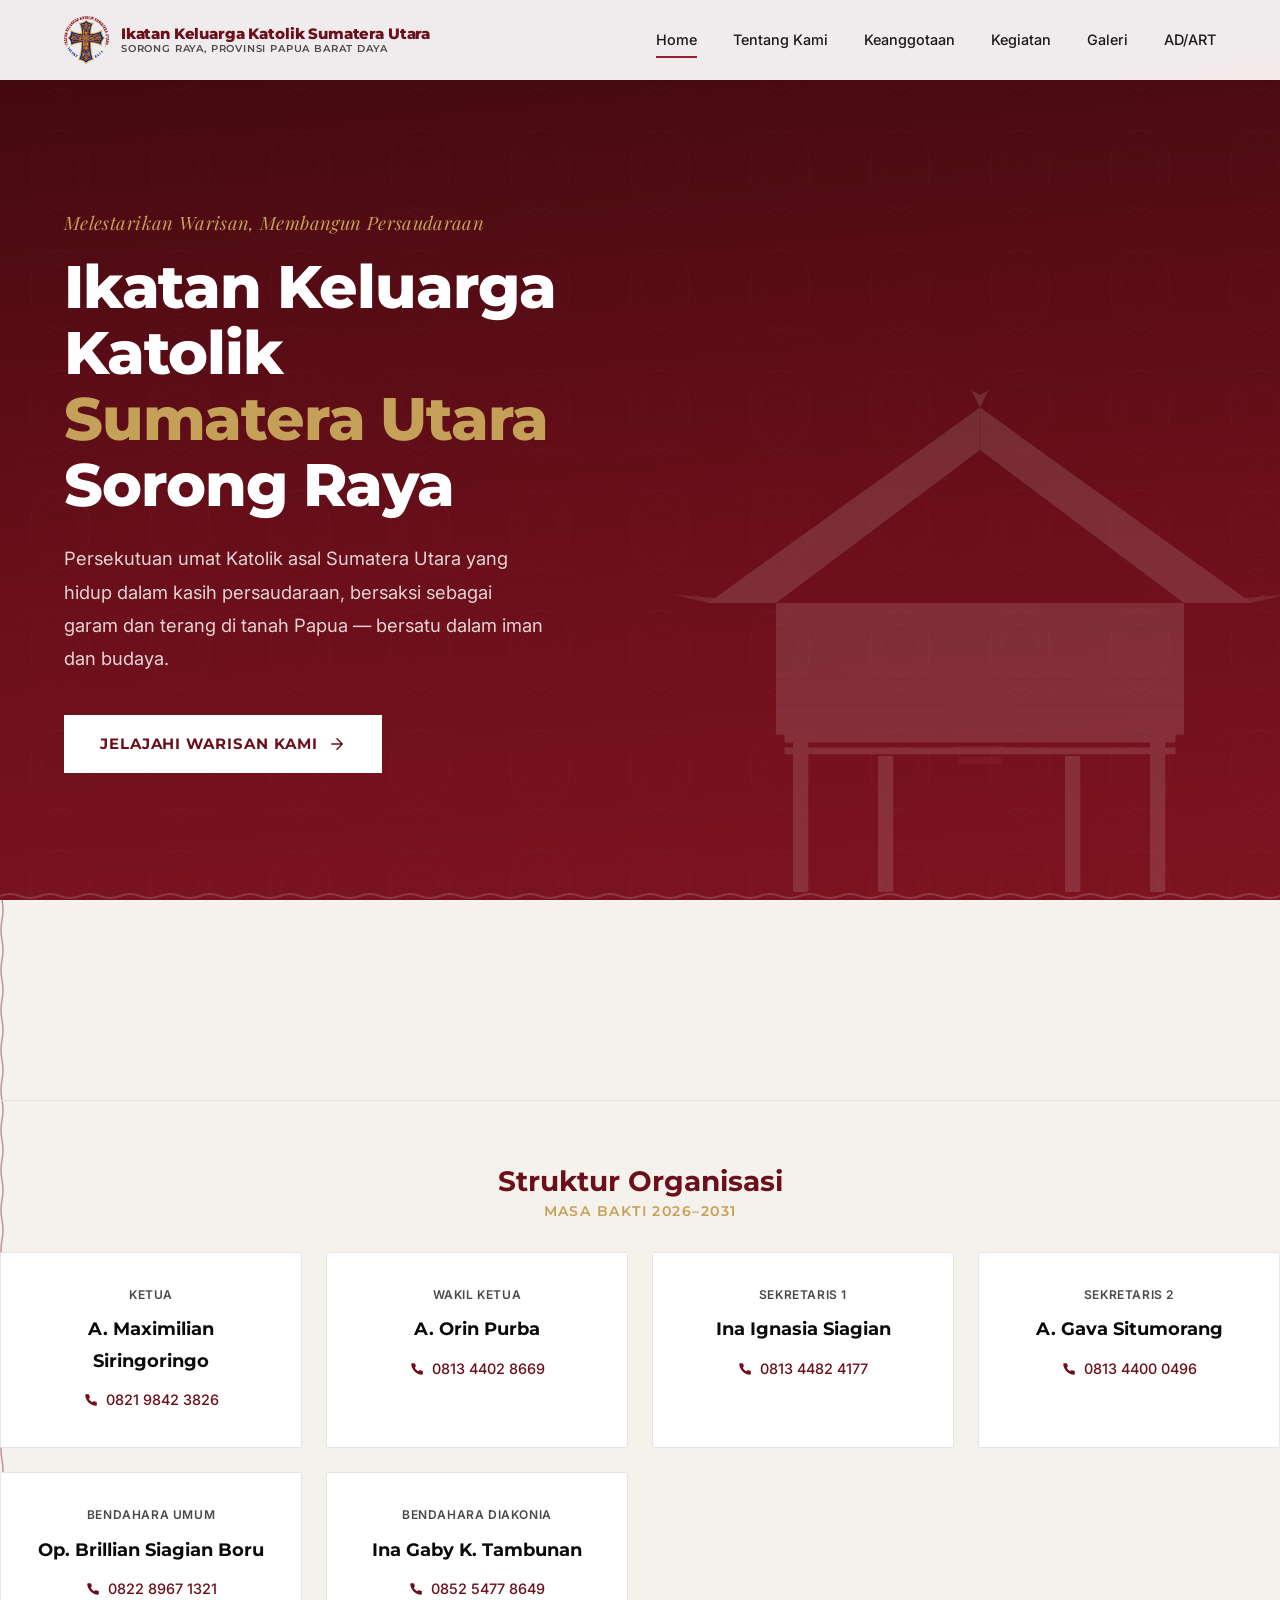
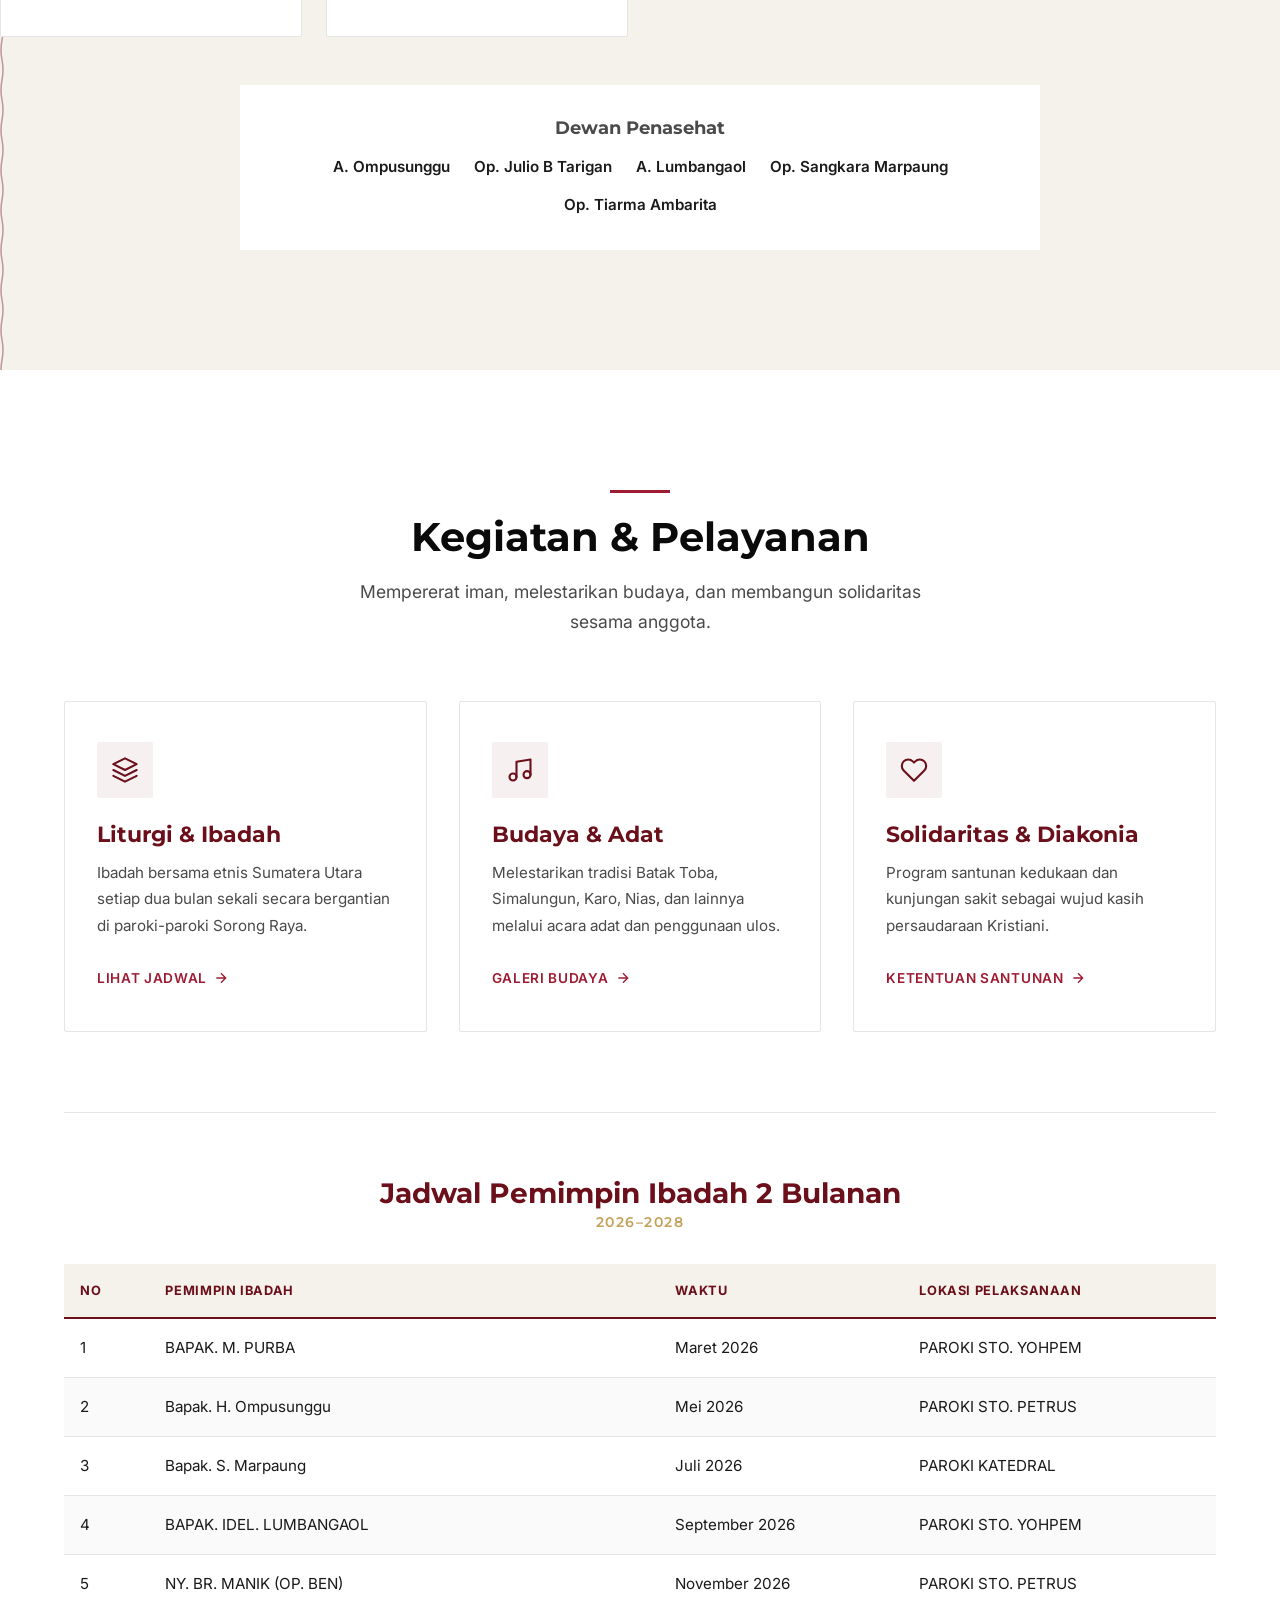
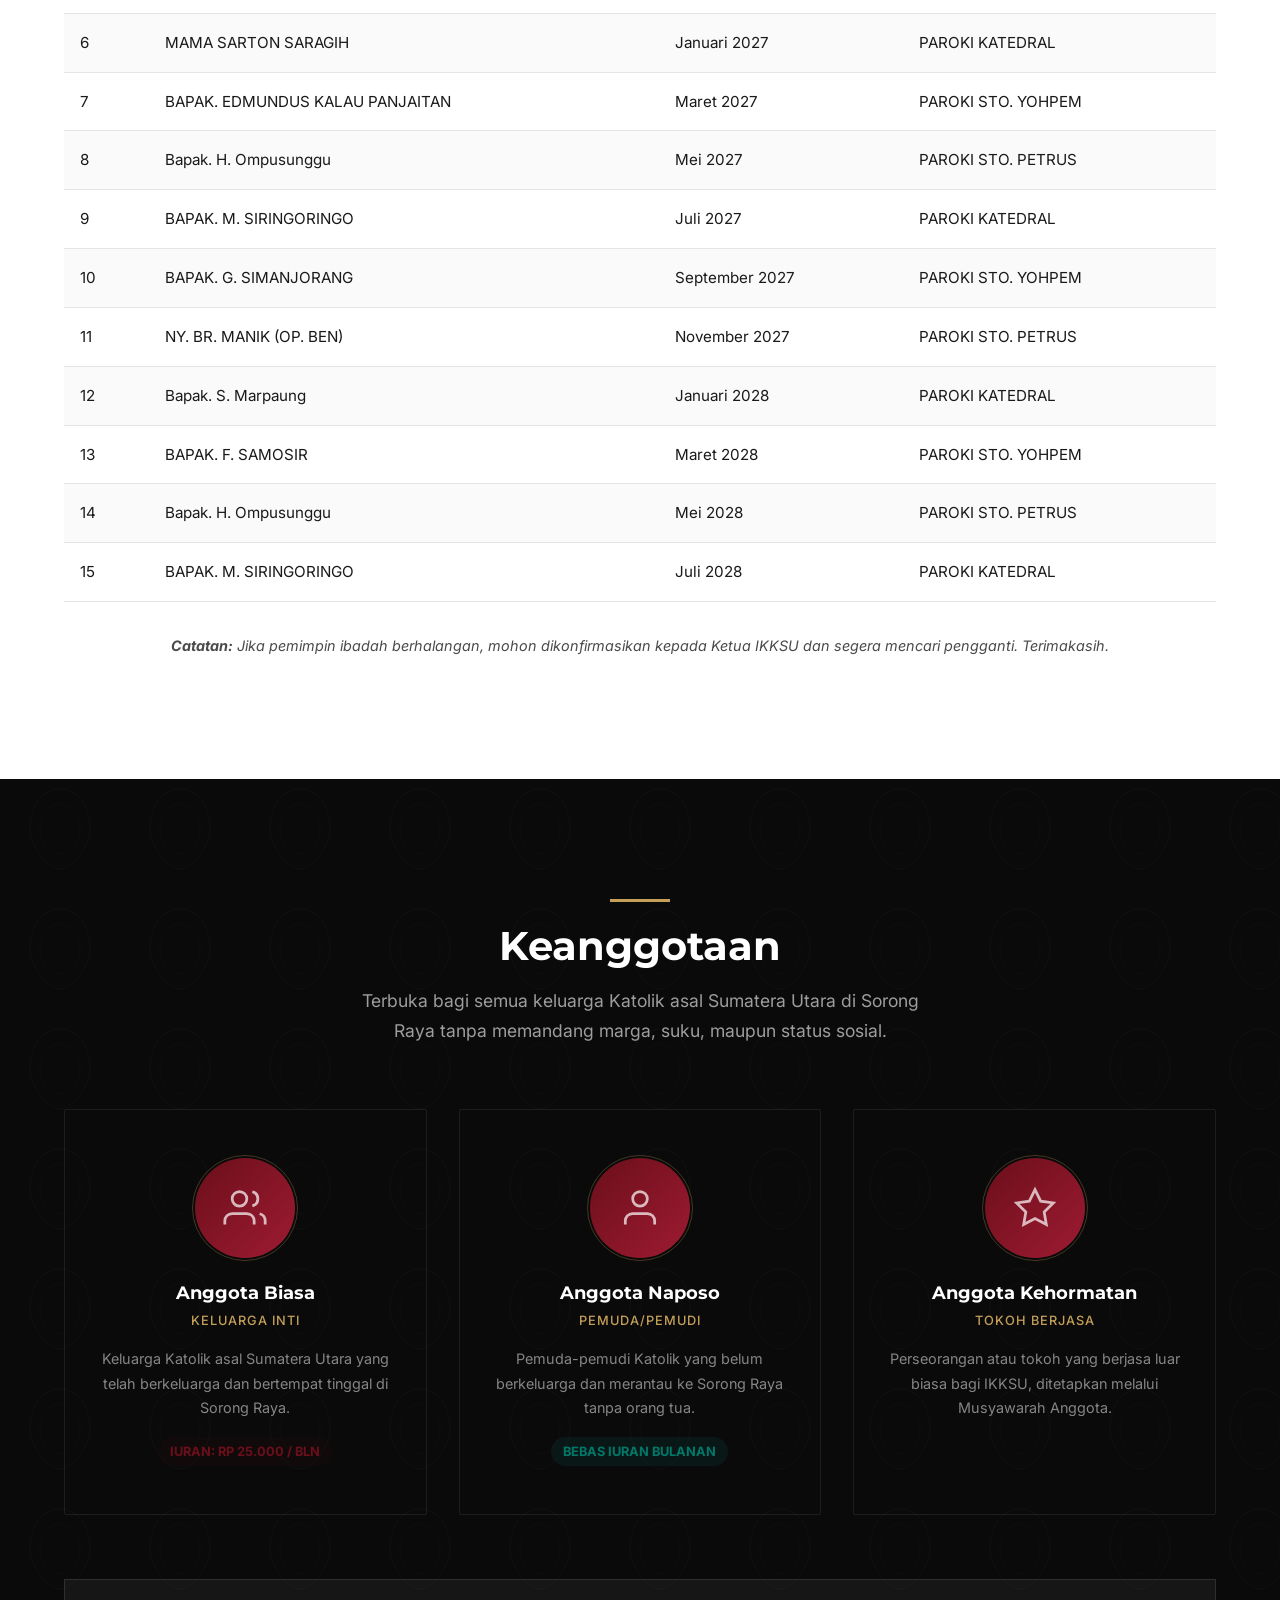
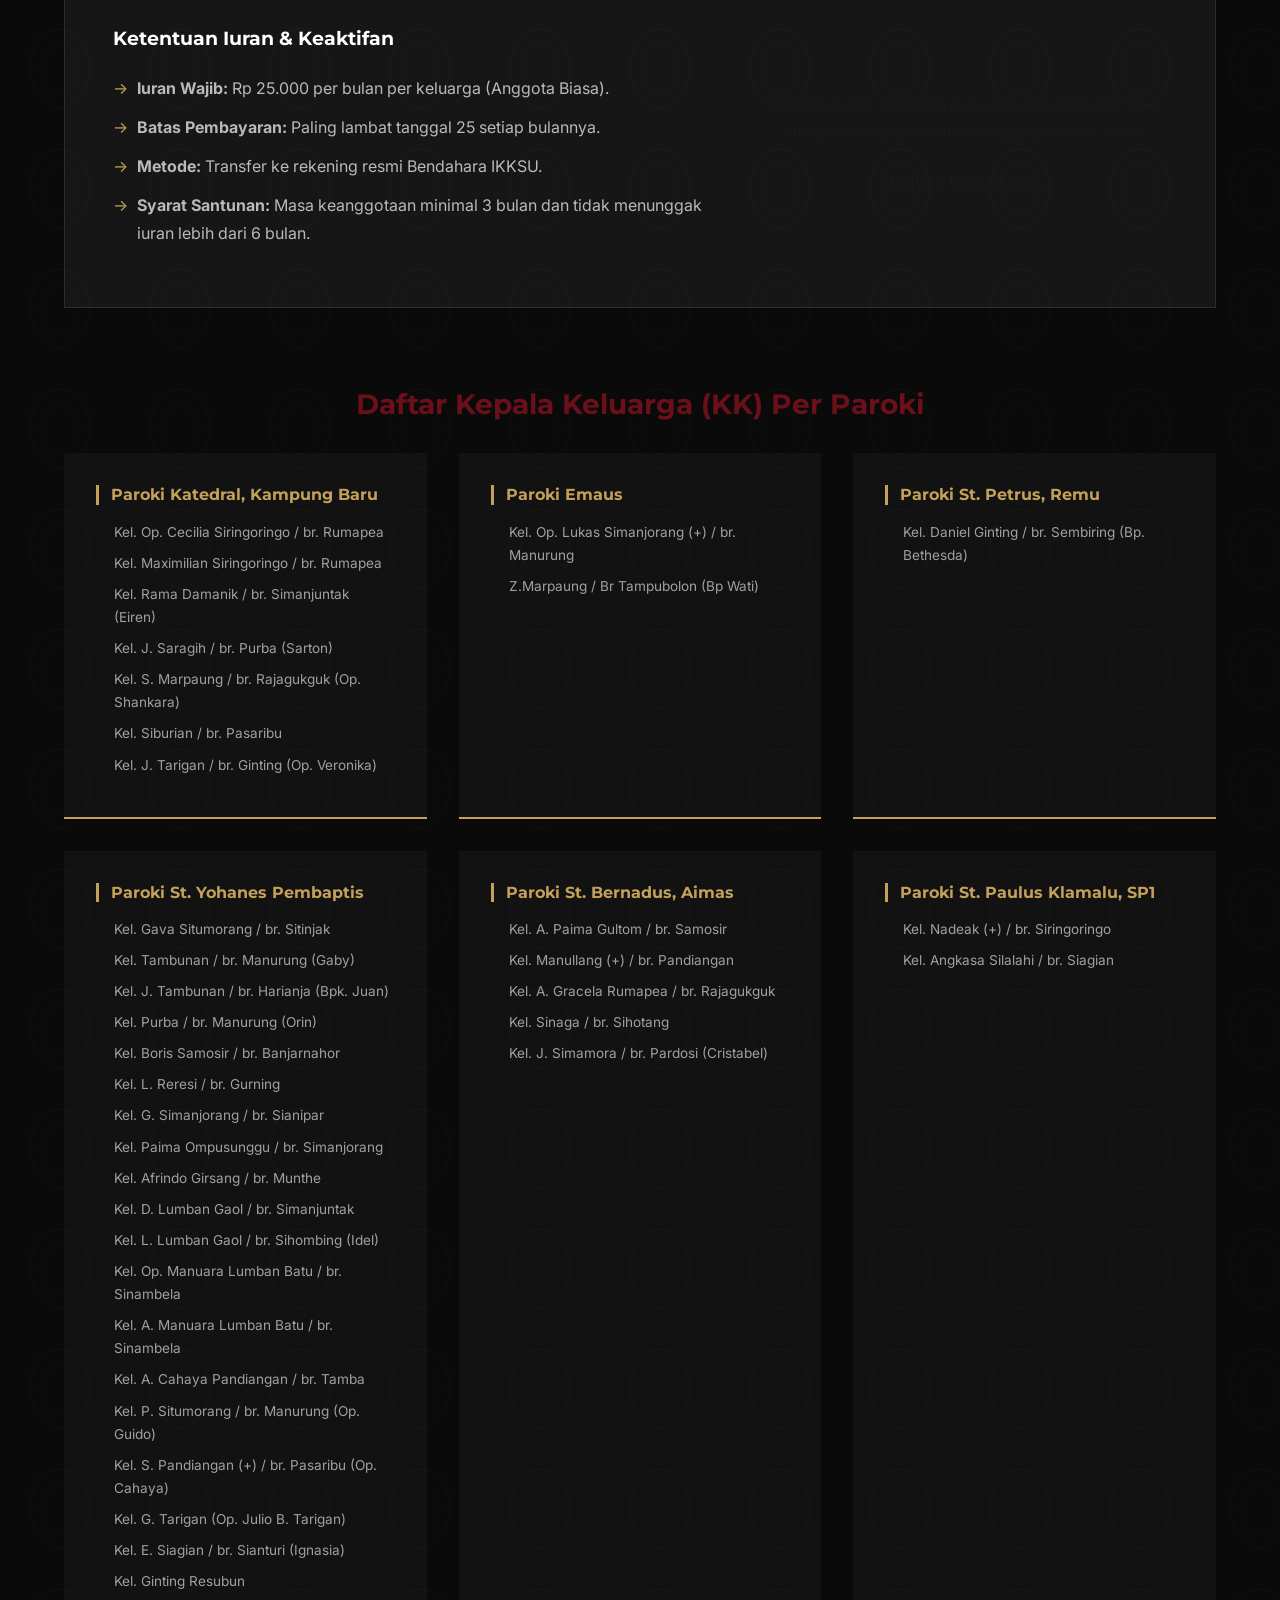
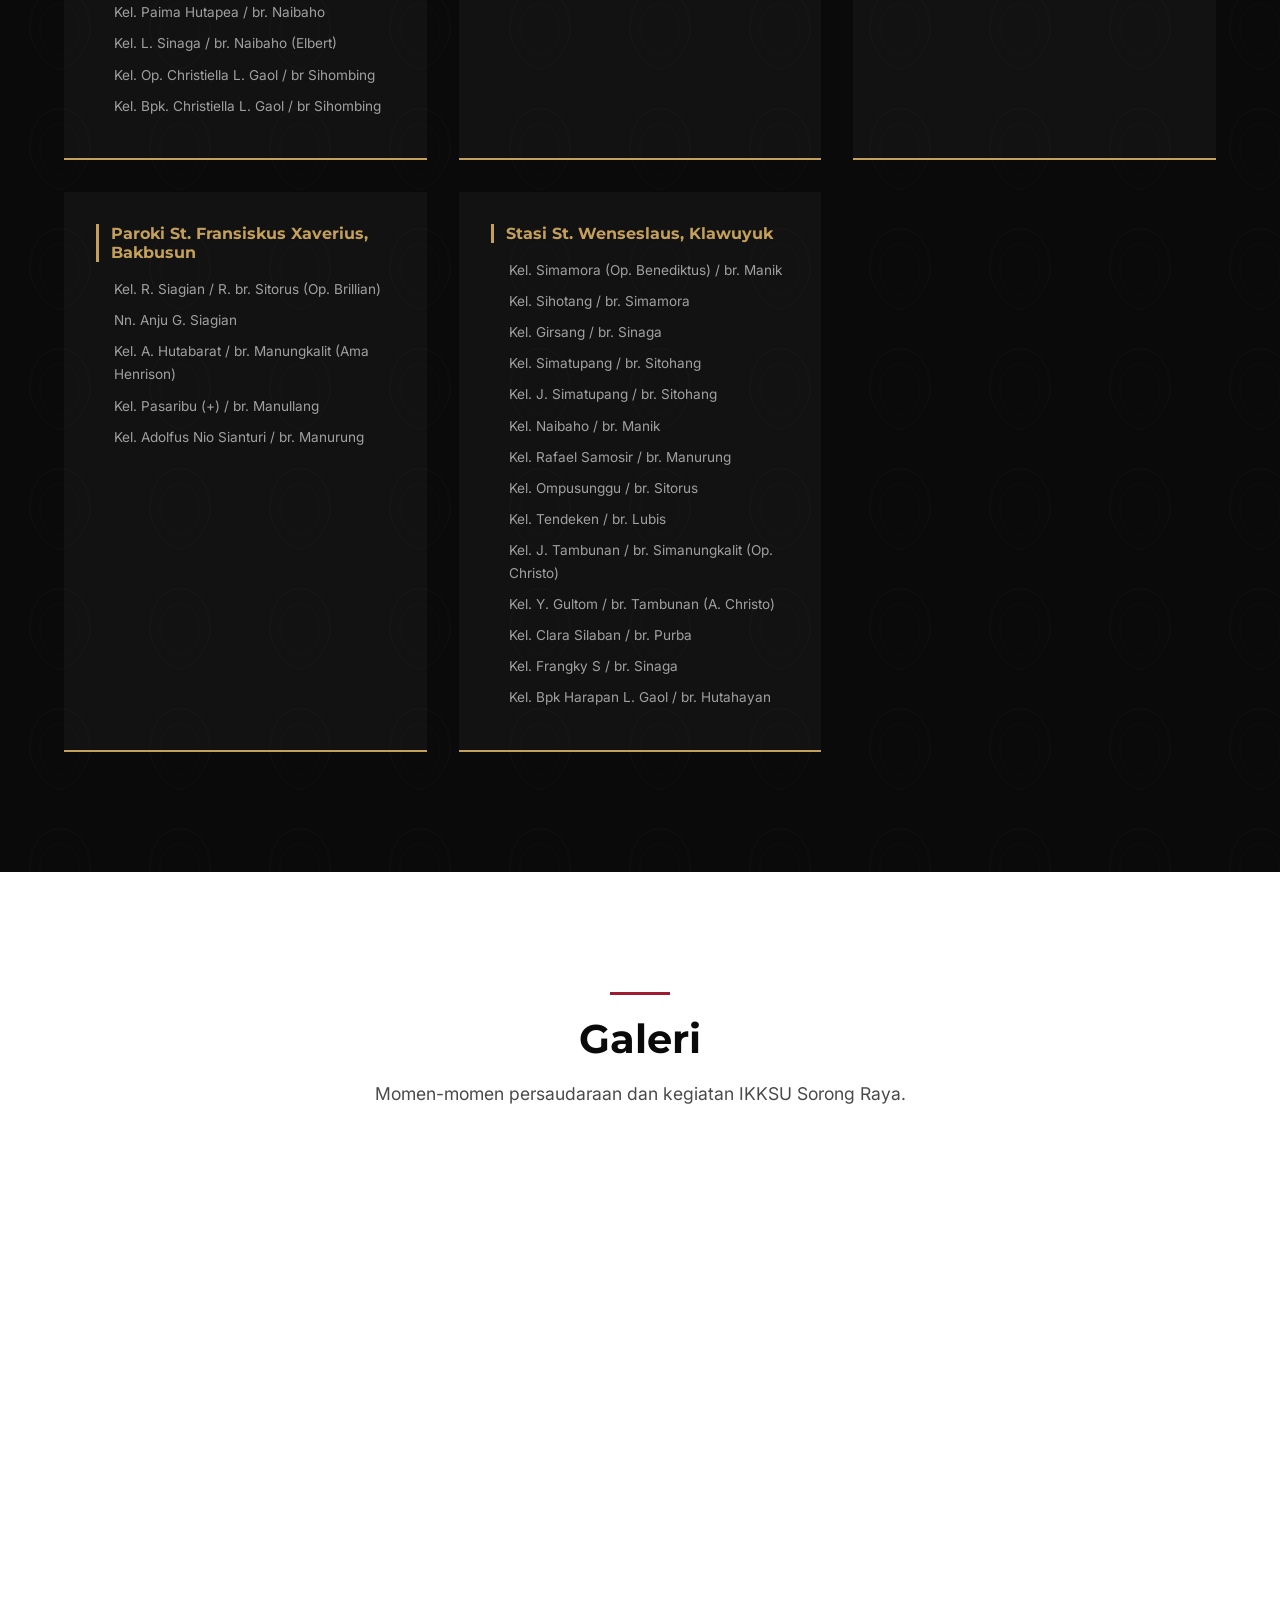
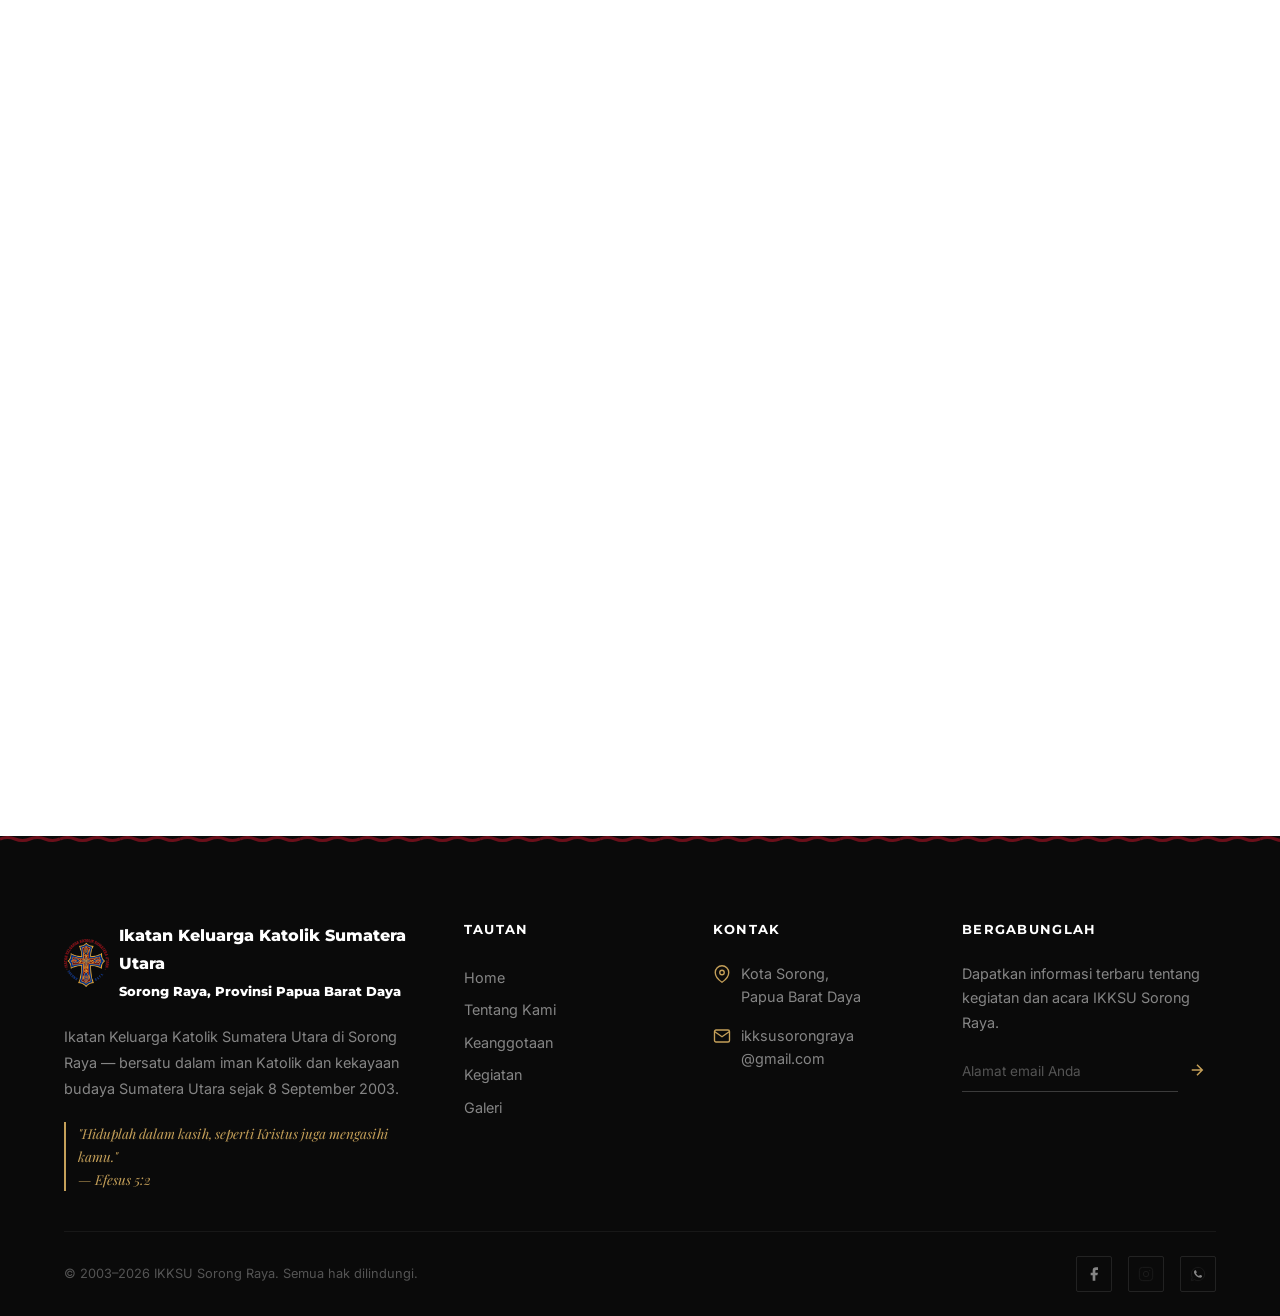
==== commit f617eba5: "2" ====
--- a/index.html
+++ b/index.html
@@ -32,6 +32,7 @@
         <a href="#anggota">Keanggotaan</a>
         <a href="#pendidikan">Kegiatan</a>
         <a href="#galeri">Galeri</a>
+        <a href="adrt.html">AD/ART</a>
       </div>
 
       <button class="hamburger" id="hamburger" aria-label="Toggle menu">
@@ -49,6 +50,7 @@
     <a href="#anggota">Keanggotaan</a>
     <a href="#pendidikan">Kegiatan</a>
     <a href="#galeri">Galeri</a>
+    <a href="adrt.html">AD/ART</a>
   </div>
 
   <!-- ============================================
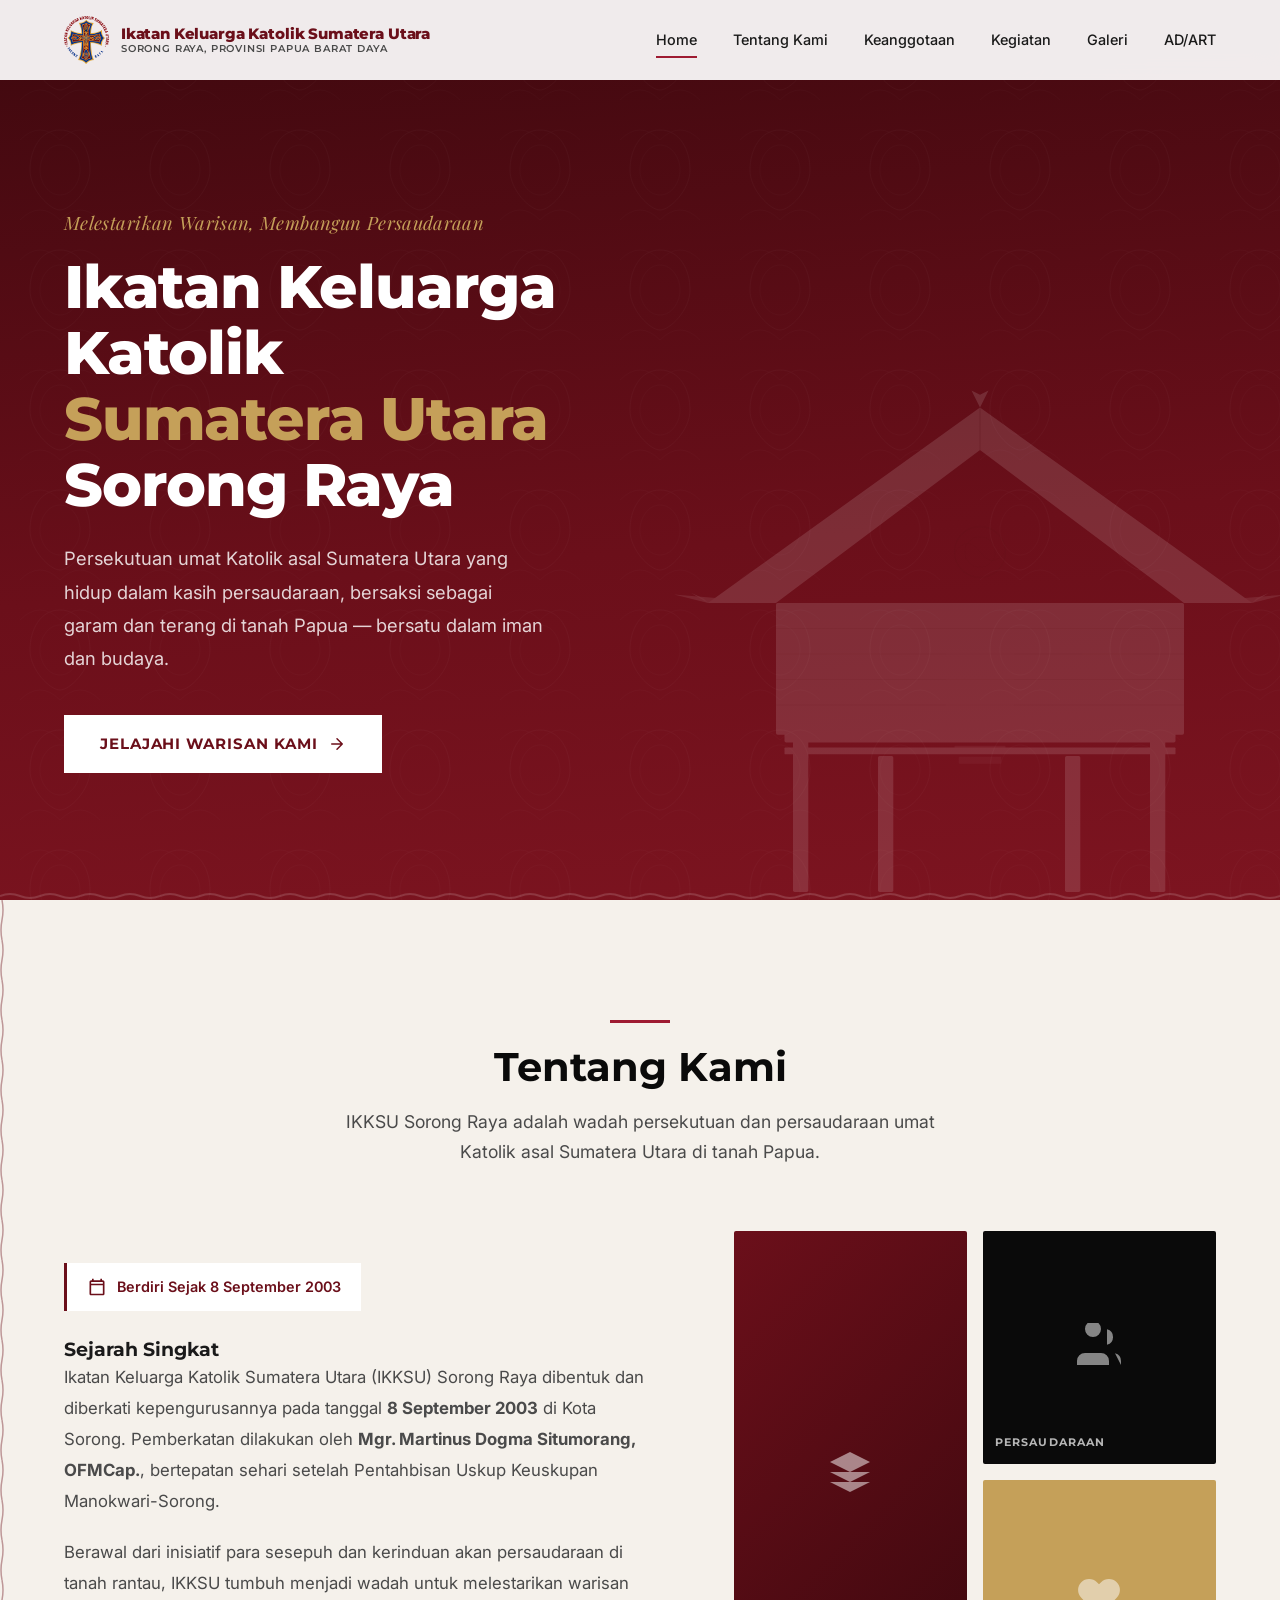
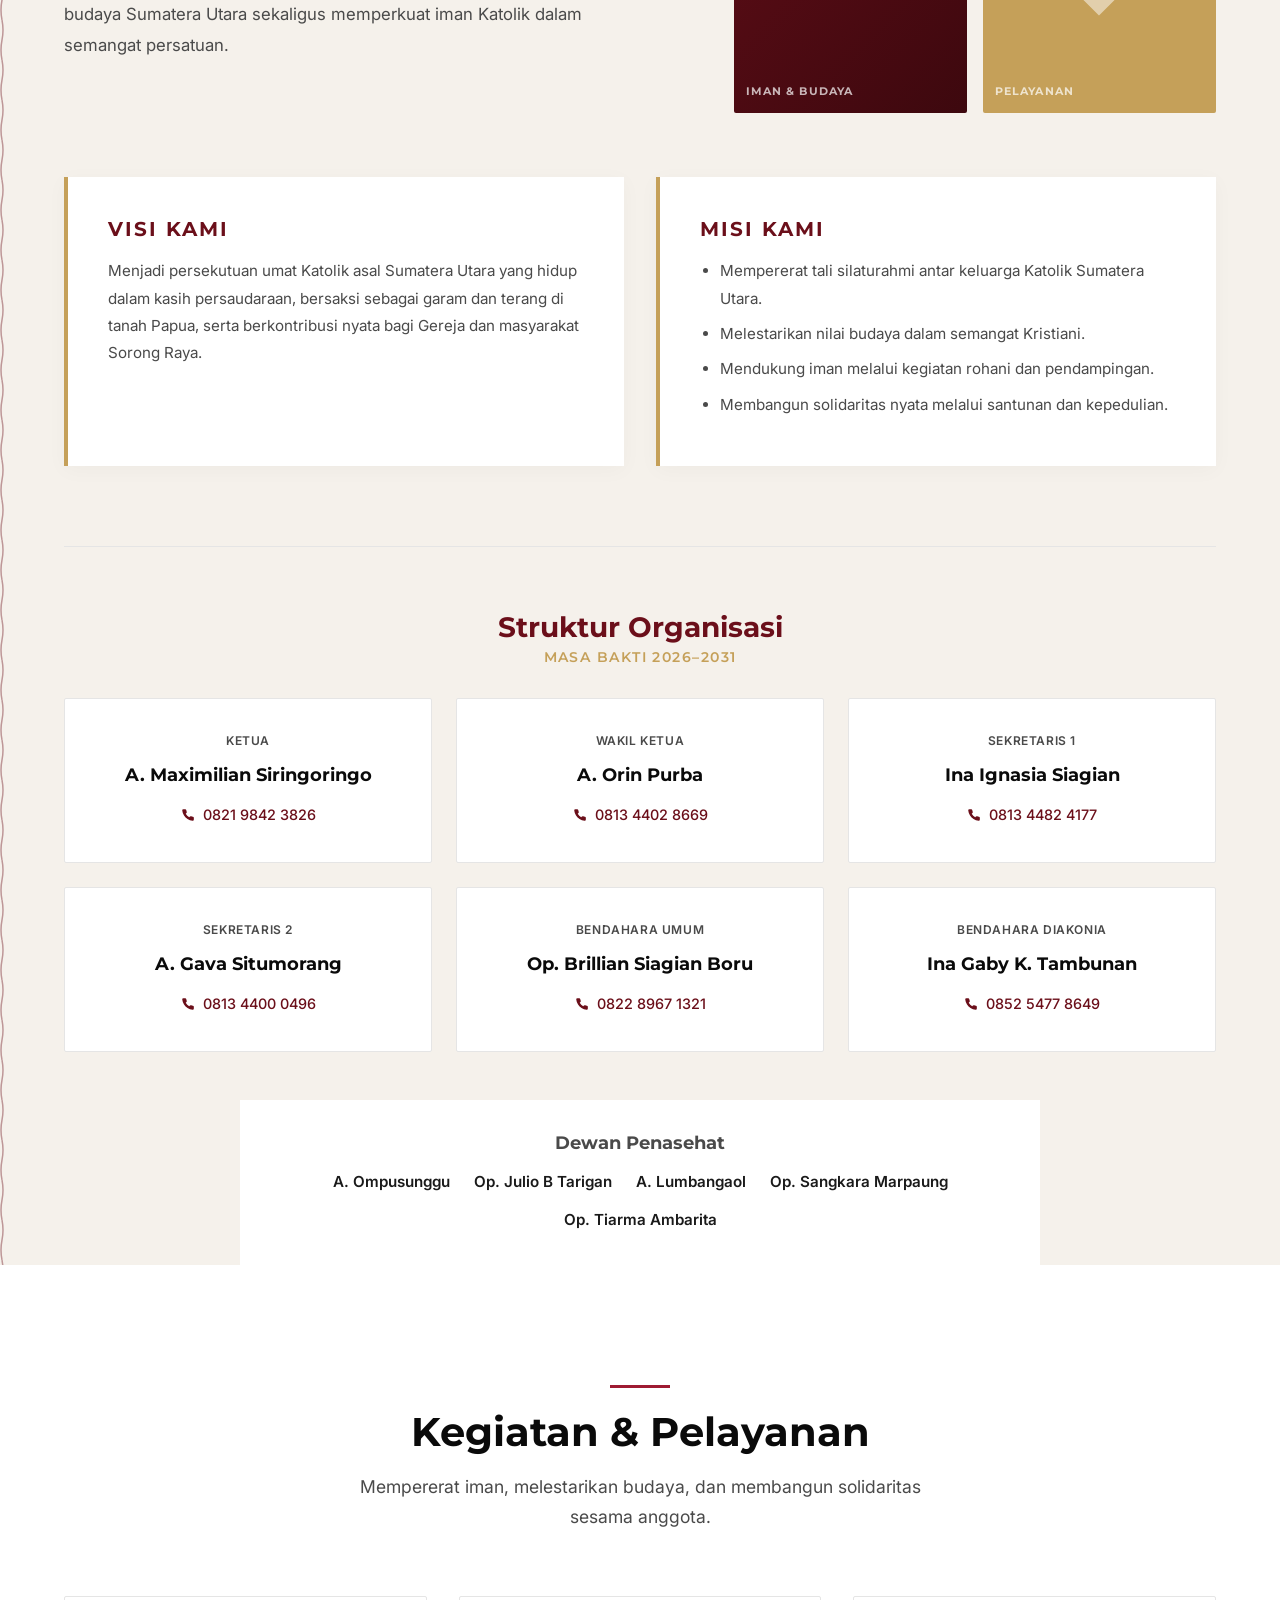
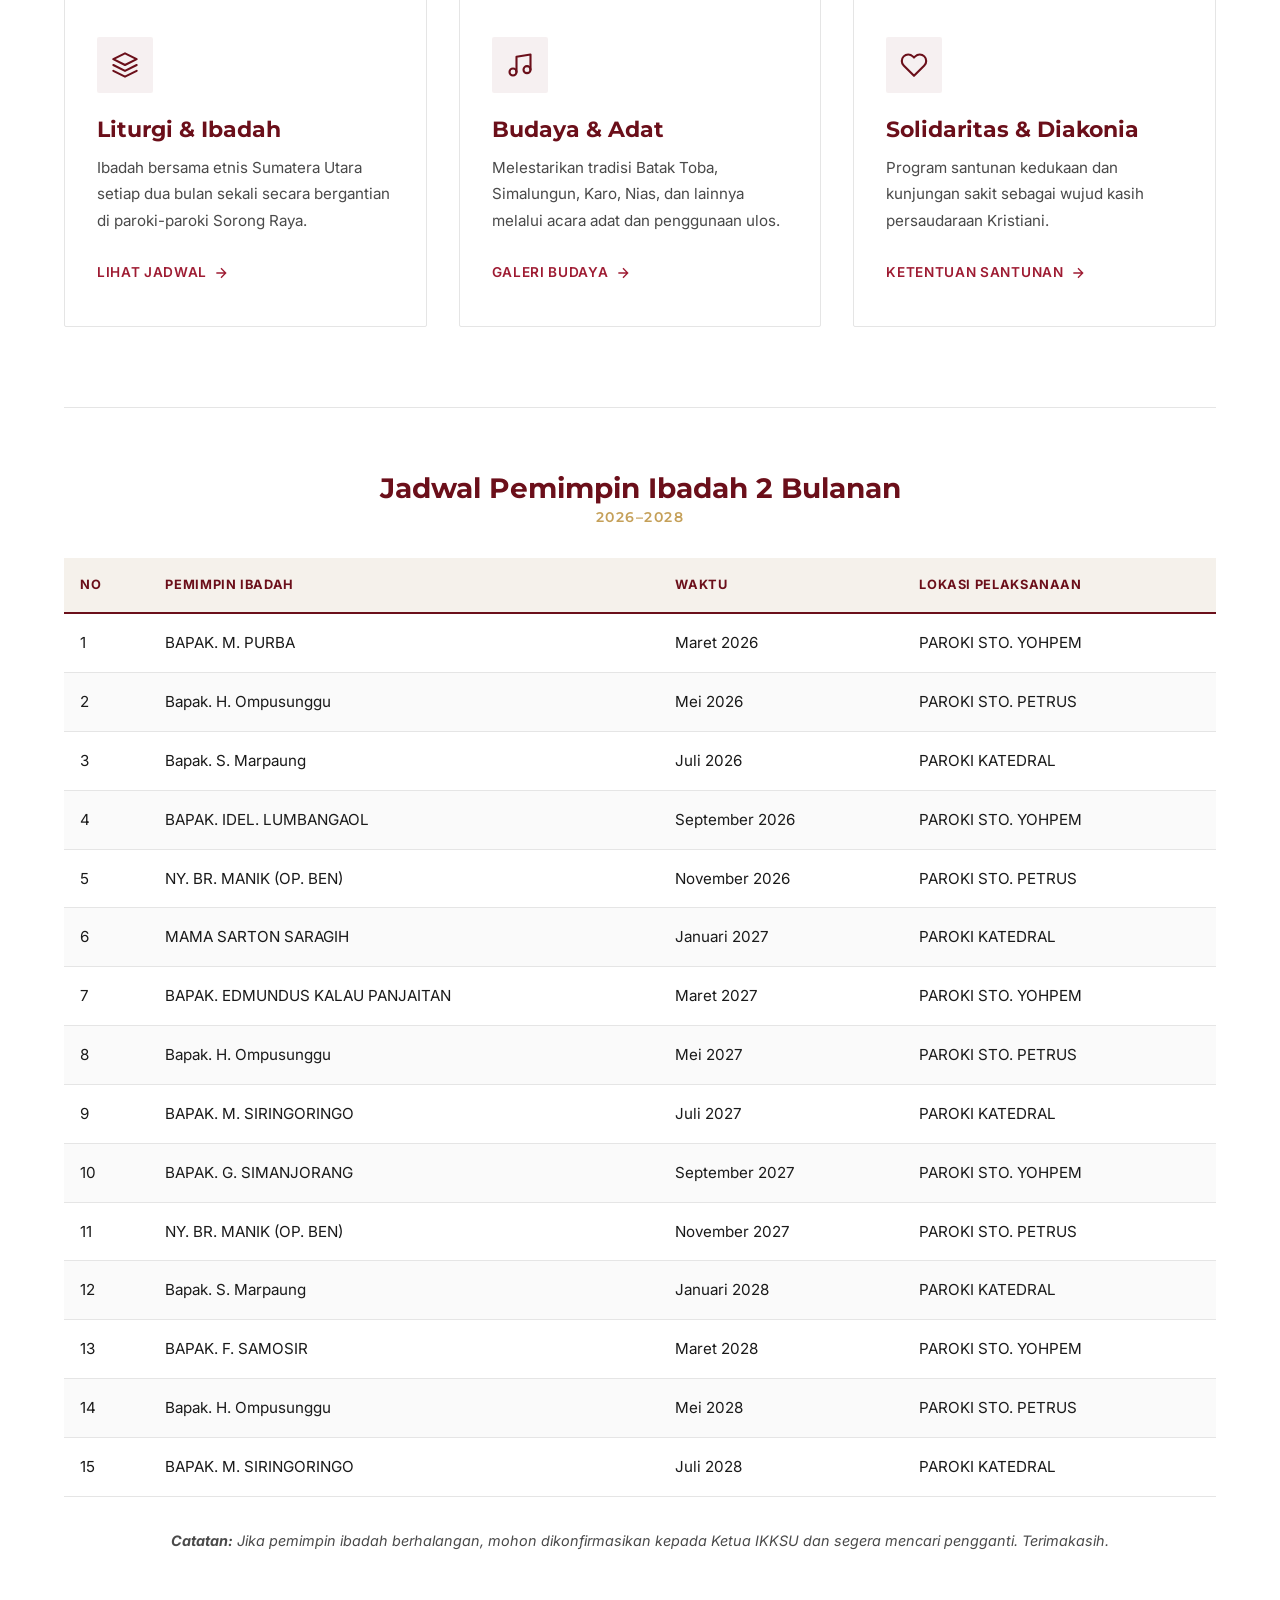
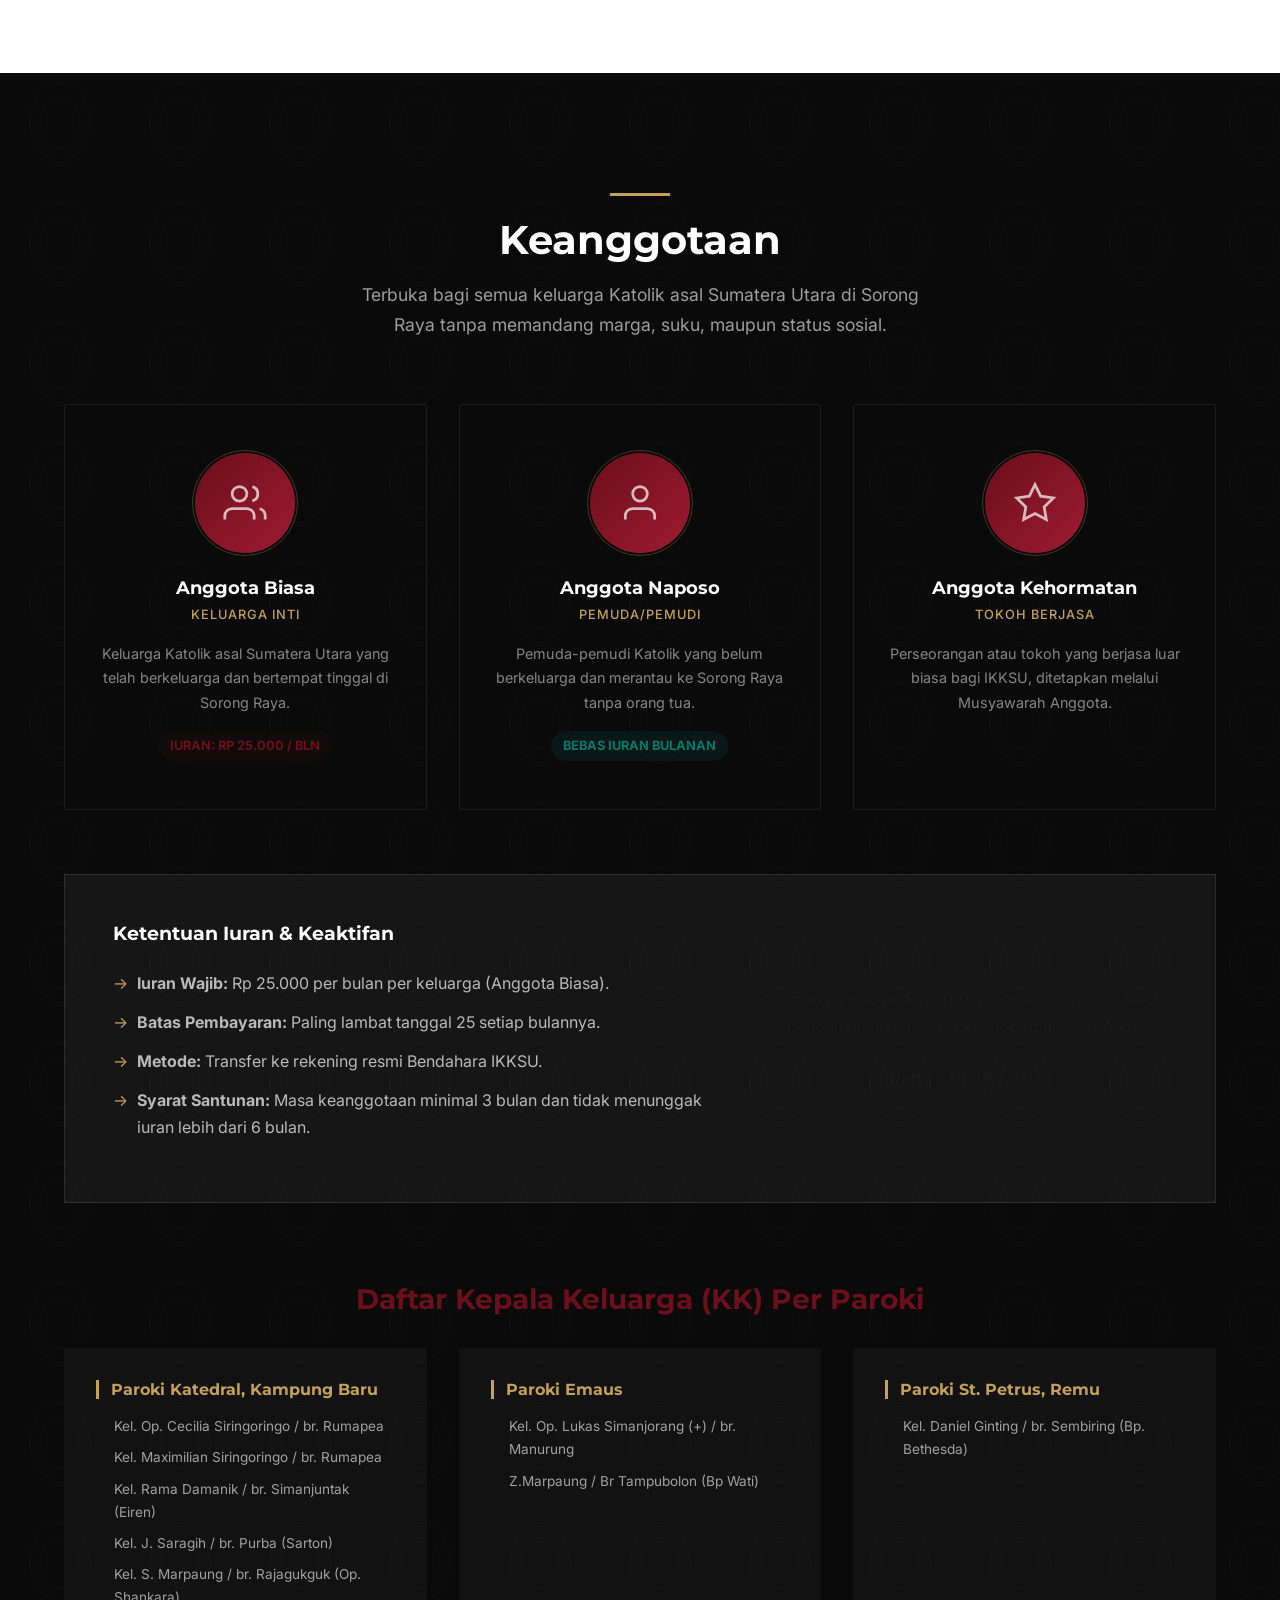
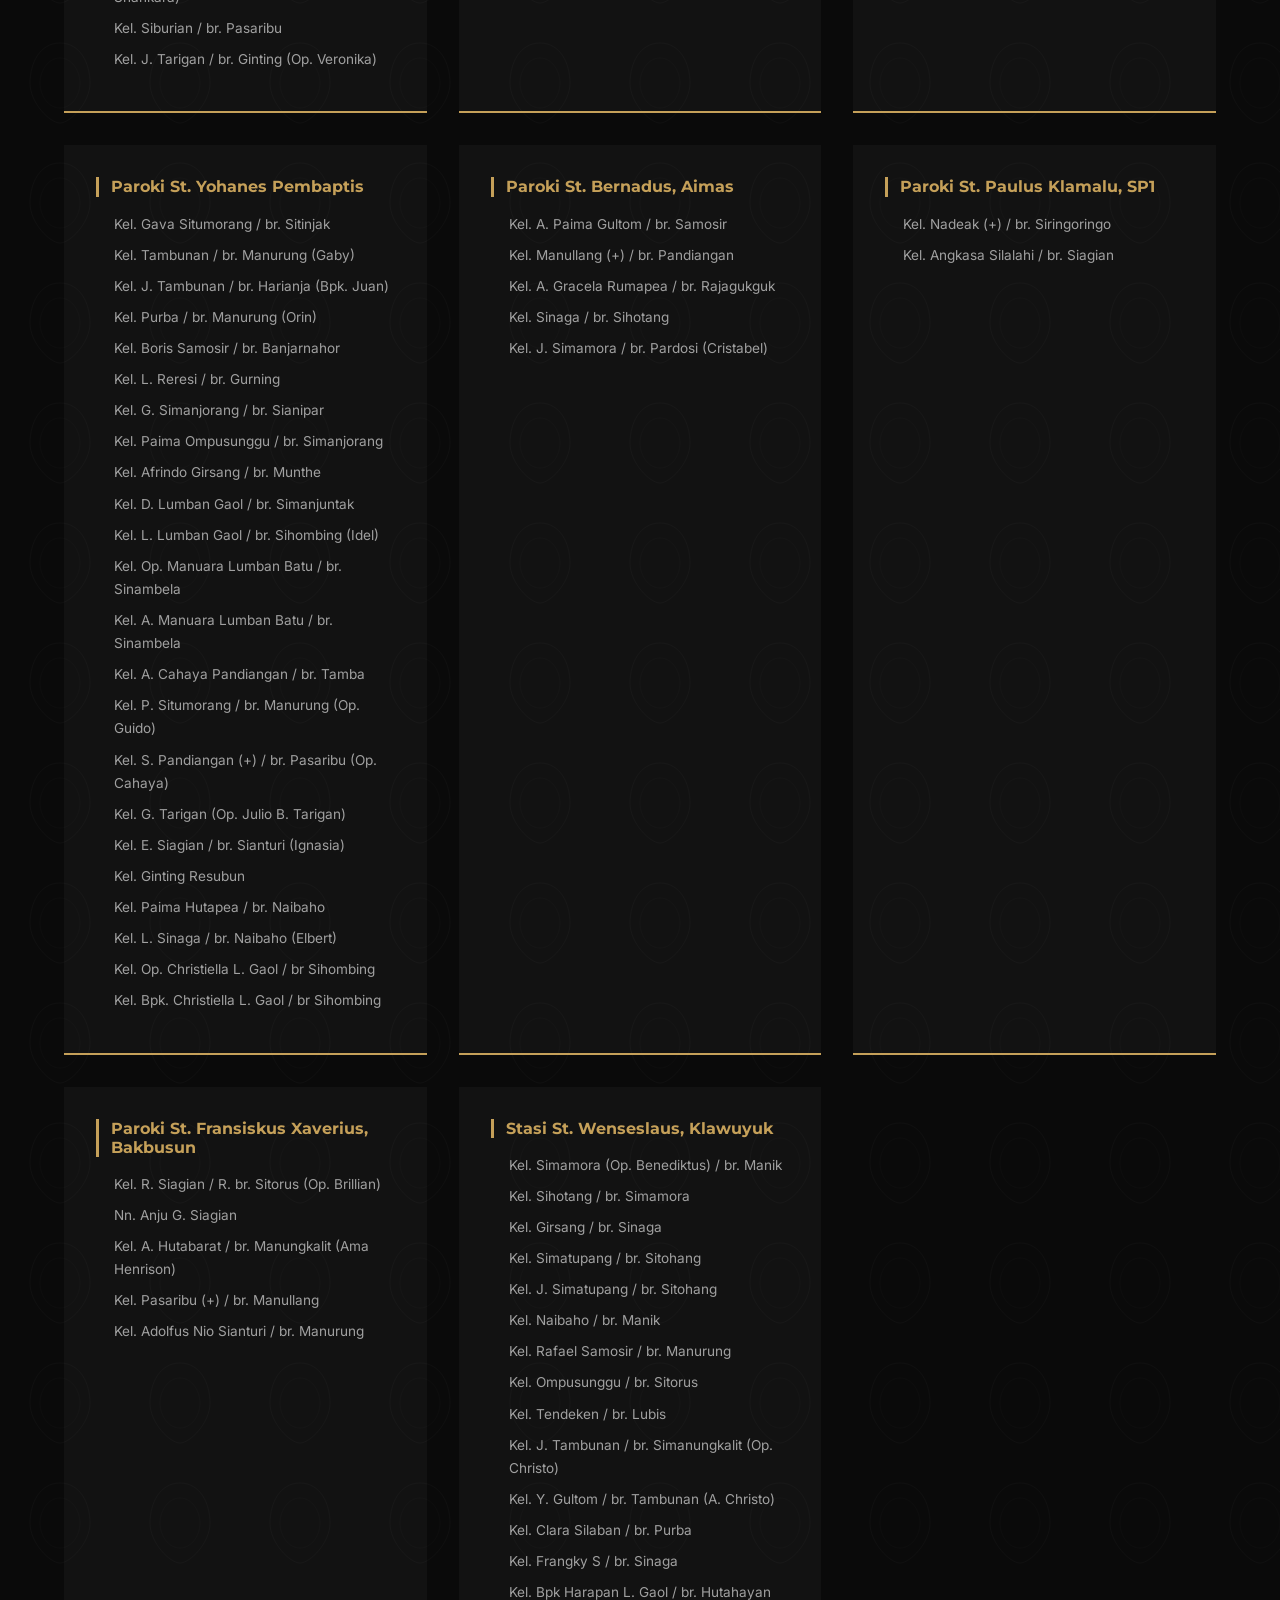
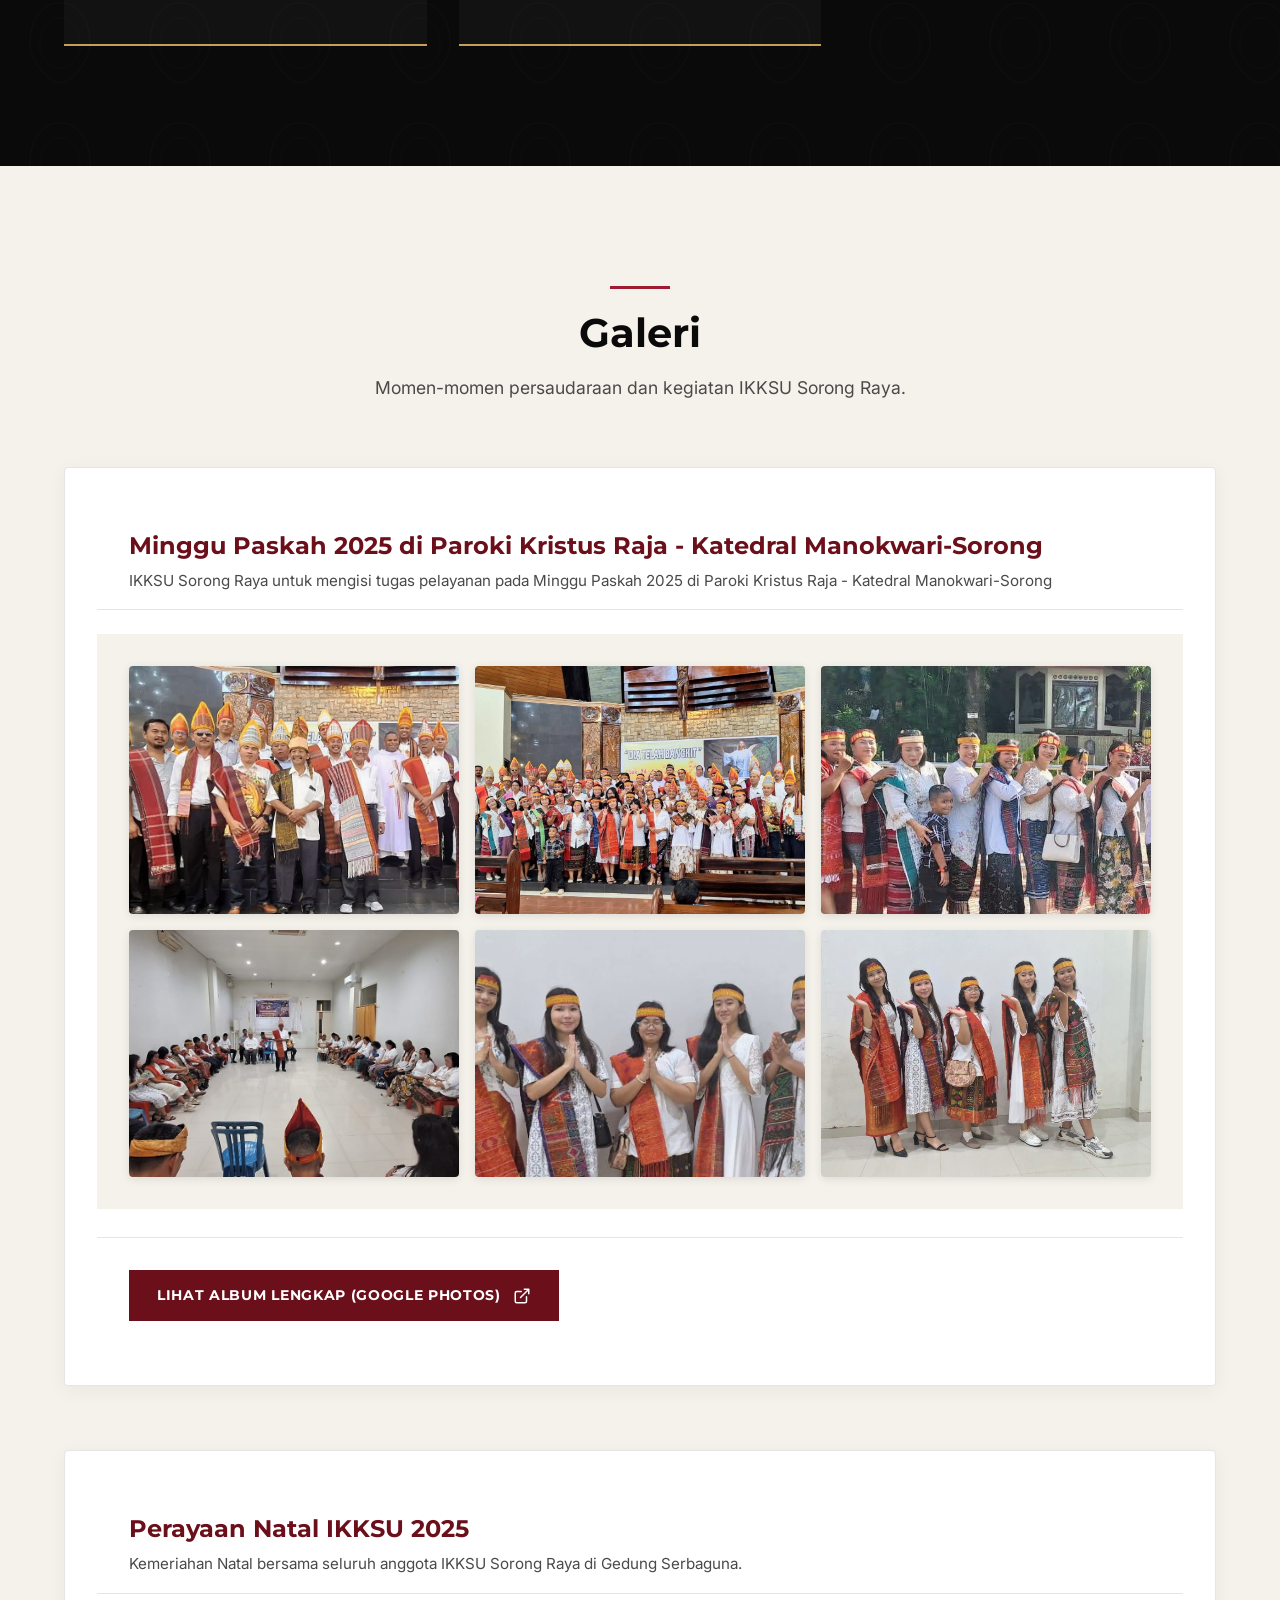
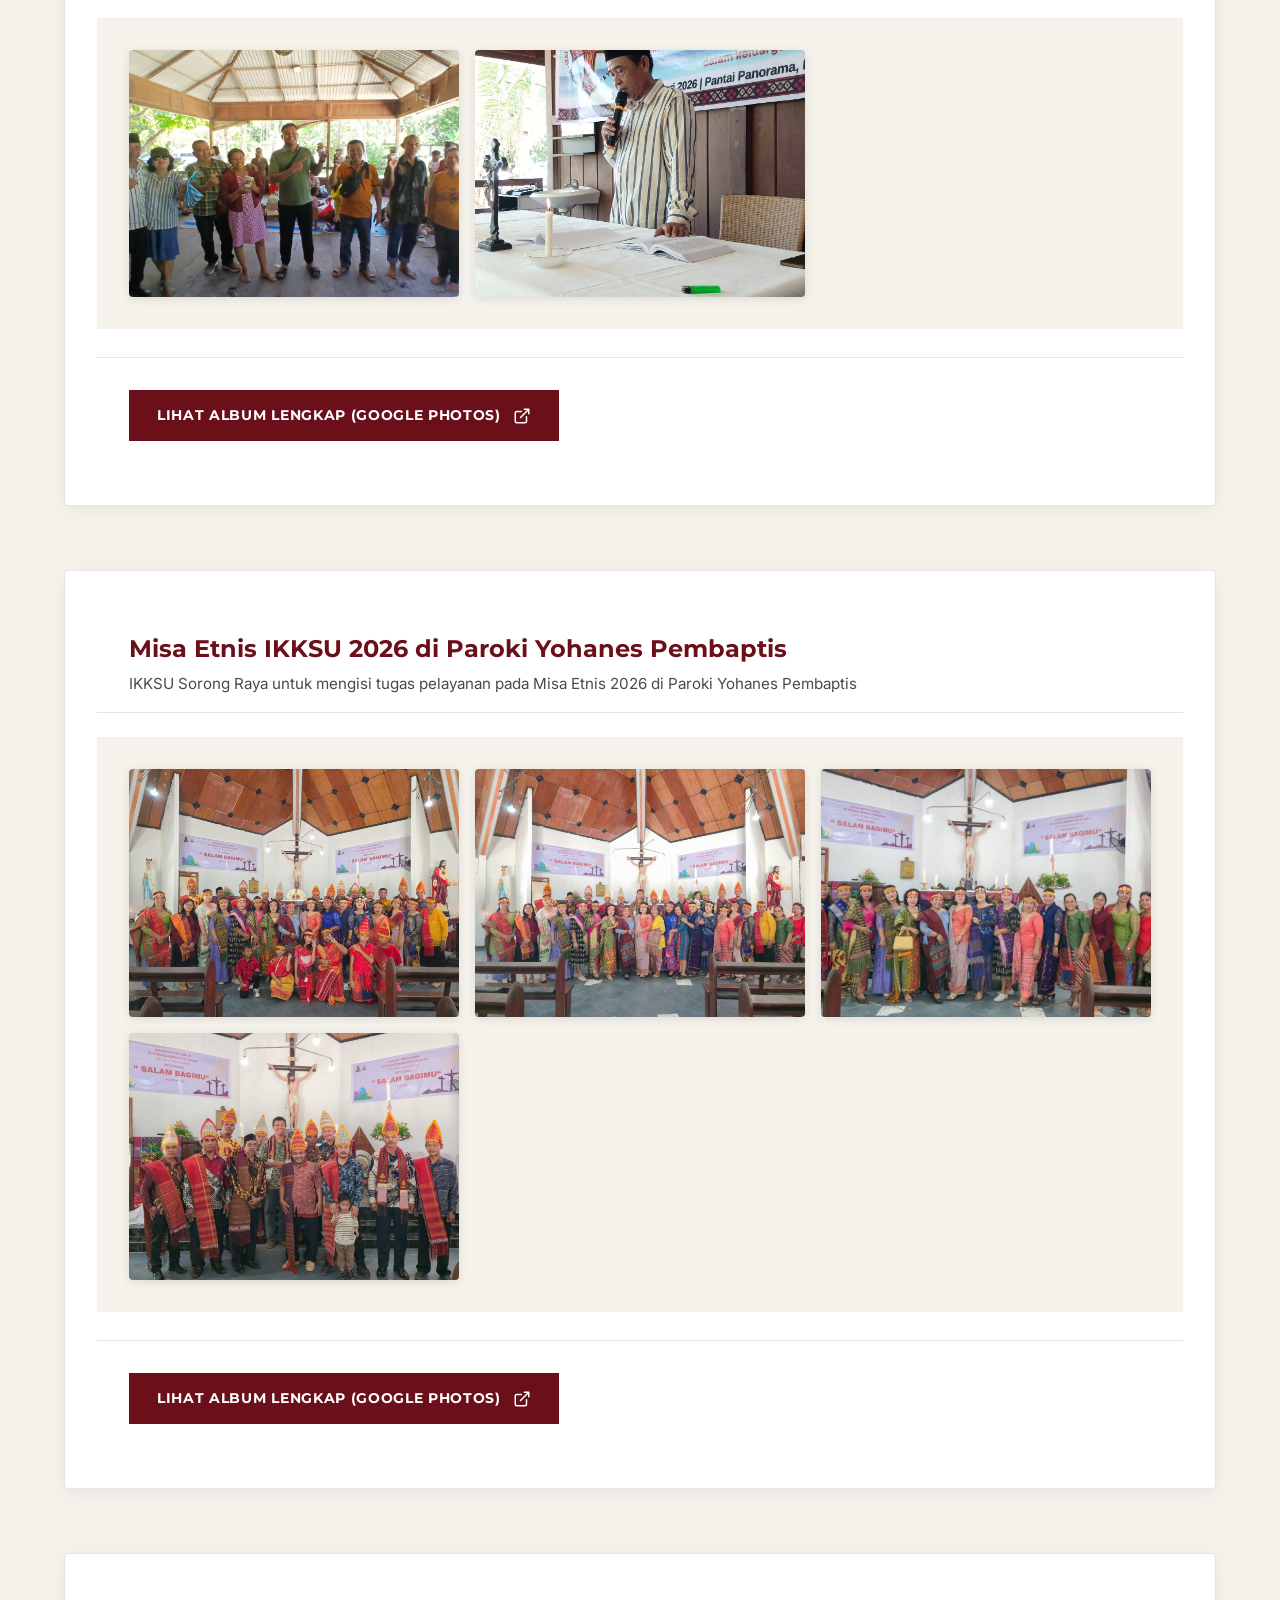
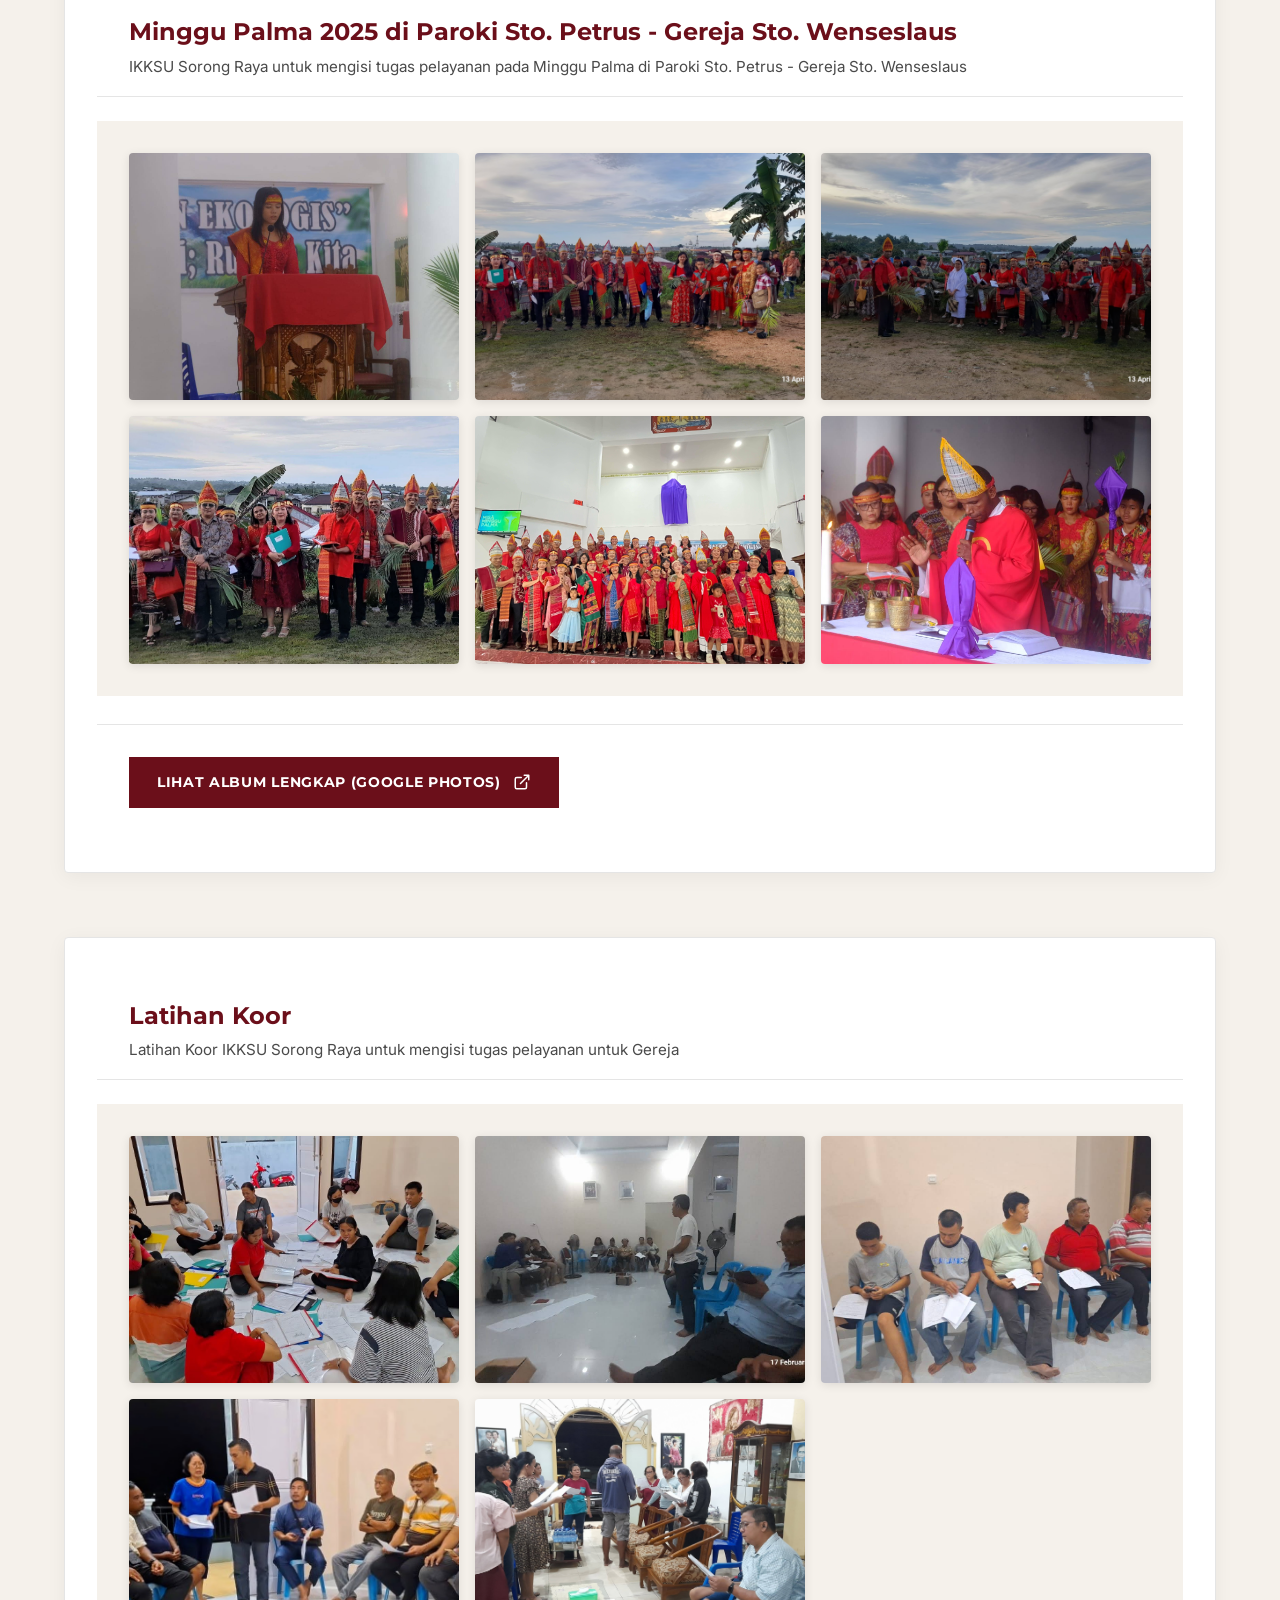
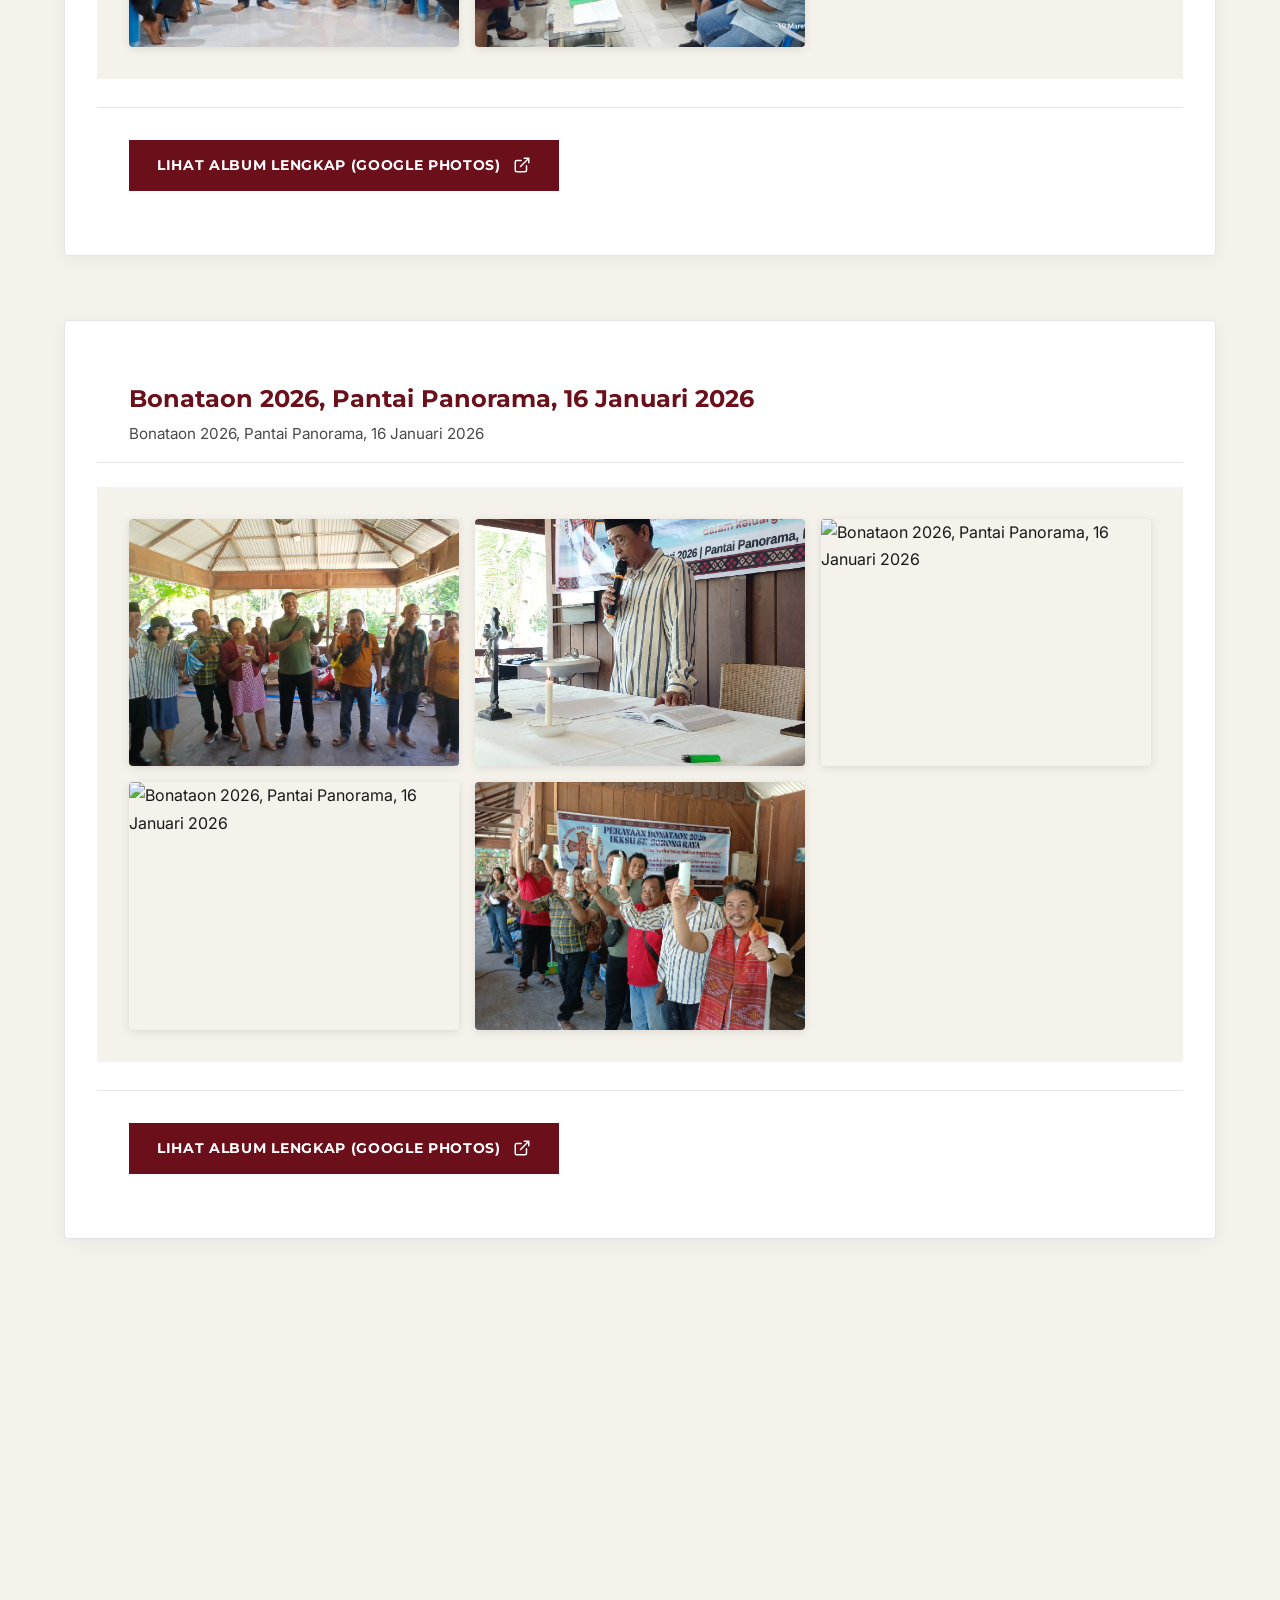
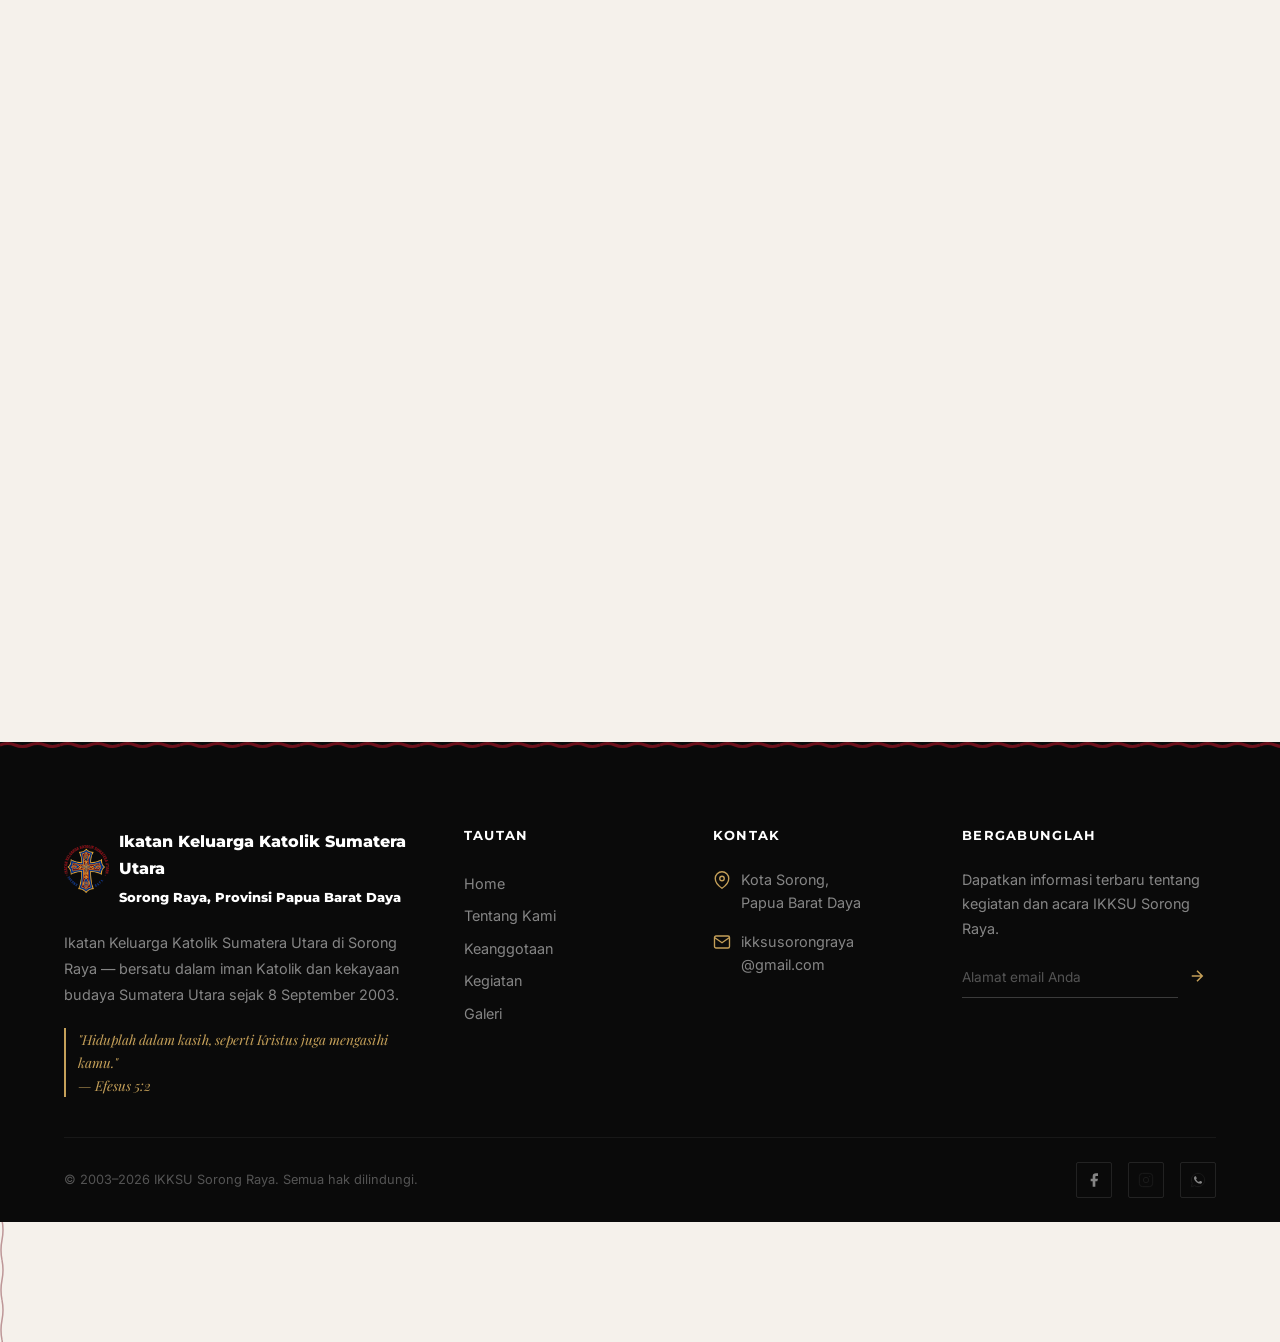
==== commit fcebc7c6: "3" ====
--- a/index.html
+++ b/index.html
@@ -135,6 +135,63 @@
   <section class="section about" id="tentang">
     <div class="about-gorga-rule"></div>
     <div class="container">
+      <div class="section-header reveal">
+        <span class="accent-line"></span>
+        <h2>Tentang Kami</h2>
+        <p>IKKSU Sorong Raya adalah wadah persekutuan dan persaudaraan umat Katolik asal Sumatera Utara di tanah Papua.</p>
+      </div>
+
+      <div class="about-grid reveal">
+        <div class="about-content">
+          <div class="founded-badge">
+            <svg viewBox="0 0 24 24"><path d="M19 4h-1V2h-2v2H8V2H6v2H5c-1.11 0-1.99.9-1.99 2L3 20c0 1.1.89 2 2 2h14c1.1 0 2-.9 2-2V6c0-1.1-.9-2-2-2zm0 16H5V10h14v10zm0-12H5V6h14v2z"/></svg>
+            <span>Berdiri Sejak 8 September 2003</span>
+          </div>
+          <h3>Sejarah Singkat</h3>
+          <p>
+            Ikatan Keluarga Katolik Sumatera Utara (IKKSU) Sorong Raya dibentuk dan diberkati kepengurusannya pada tanggal <strong>8 September 2003</strong> di Kota Sorong. Pemberkatan dilakukan oleh <strong>Mgr. Martinus Dogma Situmorang, OFMCap.</strong>, bertepatan sehari setelah Pentahbisan Uskup Keuskupan Manokwari-Sorong.
+          </p>
+          <p>
+            Berawal dari inisiatif para sesepuh dan kerinduan akan persaudaraan di tanah rantau, IKKSU tumbuh menjadi wadah untuk melestarikan warisan budaya Sumatera Utara sekaligus memperkuat iman Katolik dalam semangat persatuan.
+          </p>
+        </div>
+        
+        <div class="about-visual">
+          <div class="about-visual-block reveal">
+            <div class="block-icon">
+              <svg viewBox="0 0 24 24"><path d="M12 2L2 7l10 5 10-5-10-5zM2 17l10 5 10-5M2 12l10 5 10-5"/></svg>
+            </div>
+            <div class="block-label">Iman & Budaya</div>
+          </div>
+          <div class="about-visual-block reveal">
+            <div class="block-icon">
+              <svg viewBox="0 0 24 24"><path d="M17 21v-2a4 4 0 0 0-4-4H5a4 4 0 0 0-4 4v2M9 7a4 4 0 1 1 0-8 4 4 0 0 1 0 8zm14 14v-2a4 4 0 0 0-3-3.87M16 3.13a4 4 0 0 1 0 7.75"/></svg>
+            </div>
+            <div class="block-label">Persaudaraan</div>
+          </div>
+          <div class="about-visual-block reveal">
+            <div class="block-icon">
+              <svg viewBox="0 0 24 24"><path d="M20.84 4.61a5.5 5.5 0 0 0-7.78 0L12 5.67l-1.06-1.06a5.5 5.5 0 0 0-7.78 7.78l1.06 1.06L12 21.23l7.78-7.78 1.06-1.06a5.5 5.5 0 0 0 0-7.78z"/></svg>
+            </div>
+            <div class="block-label">Pelayanan</div>
+          </div>
+        </div>
+      </div>
+
+      <div class="vision-mission reveal">
+        <div class="vm-card">
+          <h4>Visi Kami</h4>
+          <p>Menjadi persekutuan umat Katolik asal Sumatera Utara yang hidup dalam kasih persaudaraan, bersaksi sebagai garam dan terang di tanah Papua, serta berkontribusi nyata bagi Gereja dan masyarakat Sorong Raya.</p>
+        </div>
+        <div class="vm-card">
+          <h4>Misi Kami</h4>
+          <ul>
+            <li>Mempererat tali silaturahmi antar keluarga Katolik Sumatera Utara.</li>
+            <li>Melestarikan nilai budaya dalam semangat Kristiani.</li>
+            <li>Mendukung iman melalui kegiatan rohani dan pendampingan.</li>
+            <li>Membangun solidaritas nyata melalui santunan dan kepedulian.</li>
+          </ul>
+        </div>
       </div>
 
       <!-- Integrated Management Section -->
@@ -202,8 +259,7 @@
         </div>
       </div>
     </div>
-    </div>
-  </section>
+
 
   <!-- ============================================
        CULTURAL EDUCATION / KEGIATAN SECTION
--- a/style.css
+++ b/style.css
@@ -562,6 +562,49 @@
   letter-spacing: 0.1em;
 }
 
+/* Vision & Mission */
+.vision-mission {
+  display: grid;
+  grid-template-columns: repeat(auto-fit, minmax(350px, 1fr));
+  gap: 32px;
+  margin-top: 64px;
+}
+
+.vm-card {
+  background: var(--pure-white);
+  padding: 40px;
+  border-left: 4px solid var(--muted-gold);
+  box-shadow: 0 4px 20px rgba(0,0,0,0.03);
+  transition: transform var(--transition-normal);
+}
+
+.vm-card:hover {
+  transform: translateY(-5px);
+}
+
+.vm-card h4 {
+  font-size: 1.25rem;
+  color: var(--batak-maroon);
+  margin-bottom: 16px;
+  text-transform: uppercase;
+  letter-spacing: 0.1em;
+}
+
+.vm-card p, .vm-card ul {
+  font-size: 0.95rem;
+  color: var(--text-secondary);
+  line-height: 1.8;
+}
+
+.vm-card ul {
+  padding-left: 20px;
+  list-style-type: disc;
+}
+
+.vm-card li {
+  margin-bottom: 8px;
+}
+
 /* ============================================
    CULTURAL EDUCATION SECTION
    ============================================ */
@@ -751,85 +794,198 @@
    GALLERY SECTION
    ============================================ */
 .gallery {
+  background: var(--warm-ivory);
+}
+
+/* --- Loading State --- */
+.gallery-loader {
+  display: flex;
+  flex-direction: column;
+  align-items: center;
+  justify-content: center;
+  padding: 80px 0;
+  gap: 20px;
+  color: var(--text-secondary);
+  font-size: 0.95rem;
+}
+
+.spinner {
+  width: 40px;
+  height: 40px;
+  border: 3px solid var(--border-light);
+  border-top-color: var(--gorga-red);
+  border-radius: 50%;
+  animation: spin 0.8s linear infinite;
+}
+
+@keyframes spin {
+  to { transform: rotate(360deg); }
+}
+
+/* --- Error State --- */
+.error-msg {
+  text-align: center;
+  color: var(--gorga-red);
+  font-size: 1rem;
+  padding: 60px 0;
+}
+
+/* --- Dynamic Gallery Container --- */
+.dynamic-gallery {
+  display: flex;
+  flex-direction: column;
+  gap: 48px;
+}
+
+/* --- Album Card --- */
+.album-card {
   background: var(--pure-white);
-}
-
-.gallery-grid {
+  border: 1px solid var(--border-light);
+  border-radius: 4px;
+  overflow: hidden;
+  transition: border-color var(--transition-normal), box-shadow var(--transition-normal);
+}
+
+.album-card:hover {
+  border-color: rgba(107, 15, 26, 0.25);
+  box-shadow: 0 8px 32px rgba(0, 0, 0, 0.08);
+}
+
+/* --- Album Content --- */
+.album-content {
+  padding: 32px;
+}
+
+/* --- Album Header --- */
+.album-header {
+  margin-bottom: 24px;
+}
+
+.album-header h3 {
+  font-family: var(--font-heading);
+  font-size: 1.4rem;
+  font-weight: 700;
+  color: var(--batak-maroon);
+  margin-bottom: 8px;
+}
+
+.album-header p {
+  font-size: 0.95rem;
+  color: var(--text-secondary);
+  line-height: 1.7;
+}
+
+/* --- Highlights Grid --- */
+.highlights-grid {
   display: grid;
-  grid-template-columns: repeat(4, 1fr);
-  grid-template-rows: auto;
-  gap: 8px;
-}
-
-.gallery-item {
+  grid-template-columns: repeat(3, 1fr);
+  gap: 12px;
+  margin-bottom: 28px;
+}
+
+.highlight-item {
   position: relative;
+  aspect-ratio: 4 / 3;
+  border-radius: 4px;
   overflow: hidden;
-  aspect-ratio: 1;
   background: var(--warm-ivory);
-  border-radius: 2px;
   cursor: pointer;
 }
 
-.gallery-item:nth-child(1) {
-  grid-column: span 2;
-  grid-row: span 2;
-}
-
-.gallery-item-inner {
+.highlight-item img {
+  width: 100%;
+  height: 100%;
+  object-fit: cover;
+  transition: transform var(--transition-slow);
+}
+
+.highlight-item:hover img {
+  transform: scale(1.05);
+}
+
+/* Subtle overlay on hover */
+.highlight-item::after {
+  content: '';
   position: absolute;
   inset: 0;
-  display: flex;
-  align-items: center;
-  justify-content: center;
-}
-
-.gallery-item-inner svg {
-  width: 48px;
-  height: 48px;
-  stroke: var(--batak-maroon);
+  background: linear-gradient(to top, rgba(107, 15, 26, 0.2) 0%, transparent 50%);
+  opacity: 0;
+  transition: opacity var(--transition-normal);
+  pointer-events: none;
+}
+
+.highlight-item:hover::after {
+  opacity: 1;
+}
+
+/* --- Album Footer --- */
+.album-footer {
+  padding-top: 4px;
+  border-top: 1px solid var(--border-light);
+  display: flex;
+  justify-content: flex-end;
+}
+
+.btn-album {
+  display: inline-flex;
+  align-items: center;
+  gap: 8px;
+  font-family: var(--font-heading);
+  font-size: 0.8rem;
+  font-weight: 700;
+  color: var(--gorga-red);
+  text-transform: uppercase;
+  letter-spacing: 0.05em;
+  padding: 12px 0;
+  transition: color var(--transition-fast);
+}
+
+.btn-album:hover {
+  color: var(--batak-maroon);
+}
+
+.btn-album svg {
+  stroke: currentColor;
   fill: none;
-  stroke-width: 1;
-  opacity: 0.25;
-}
-
-.gallery-overlay {
-  position: absolute;
+  stroke-width: 2;
+  stroke-linecap: round;
+  stroke-linejoin: round;
+  transition: transform var(--transition-fast);
+}
+
+.btn-album:hover svg {
+  transform: translateX(3px);
+}
+
+/* --- Lightbox (image click to enlarge) --- */
+.gallery-lightbox {
+  position: fixed;
   inset: 0;
-  background: rgba(107, 15, 26, 0.88);
-  display: flex;
-  flex-direction: column;
+  z-index: 2000;
+  background: rgba(0, 0, 0, 0.92);
+  display: flex;
   align-items: center;
   justify-content: center;
   opacity: 0;
+  pointer-events: none;
   transition: opacity var(--transition-normal);
-  padding: 16px;
-}
-
-.gallery-item:hover .gallery-overlay {
+  cursor: zoom-out;
+}
+
+.gallery-lightbox.active {
   opacity: 1;
-}
-
-.gallery-overlay h4 {
-  font-family: var(--font-heading);
-  font-size: 0.9rem;
-  font-weight: 700;
-  color: var(--pure-white);
-  text-align: center;
-  text-transform: uppercase;
-  letter-spacing: 0.06em;
-}
-
-.gallery-overlay span {
-  font-size: 0.75rem;
-  color: rgba(255, 255, 255, 0.7);
-  margin-top: 4px;
-}
-
-.gallery-cta-wrap {
-  text-align: center;
-  margin-top: 48px;
-}
-
+  pointer-events: auto;
+}
+
+.gallery-lightbox img {
+  max-width: 90vw;
+  max-height: 90vh;
+  object-fit: contain;
+  border-radius: 4px;
+  box-shadow: 0 16px 64px rgba(0, 0, 0, 0.5);
+}
+
+/* --- btn-primary (kept for reuse) --- */
 .btn-primary {
   display: inline-flex;
   align-items: center;
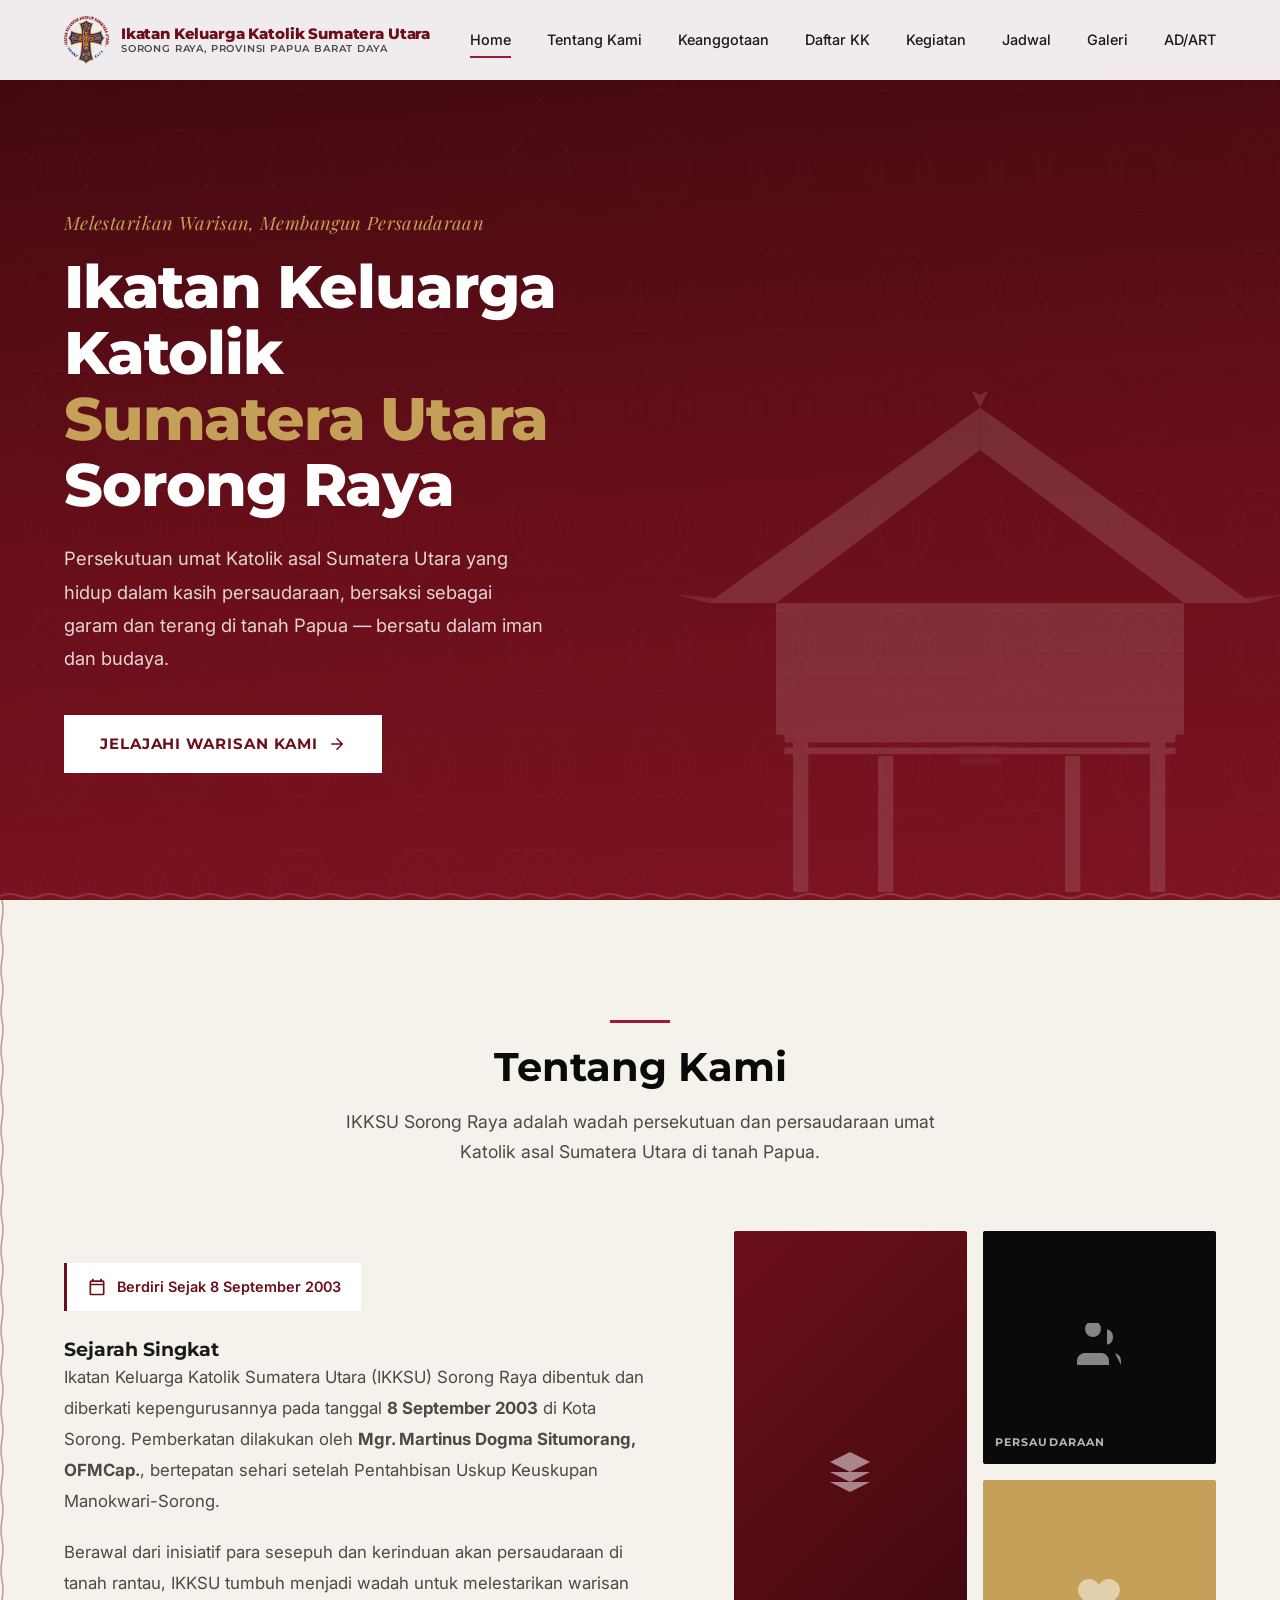
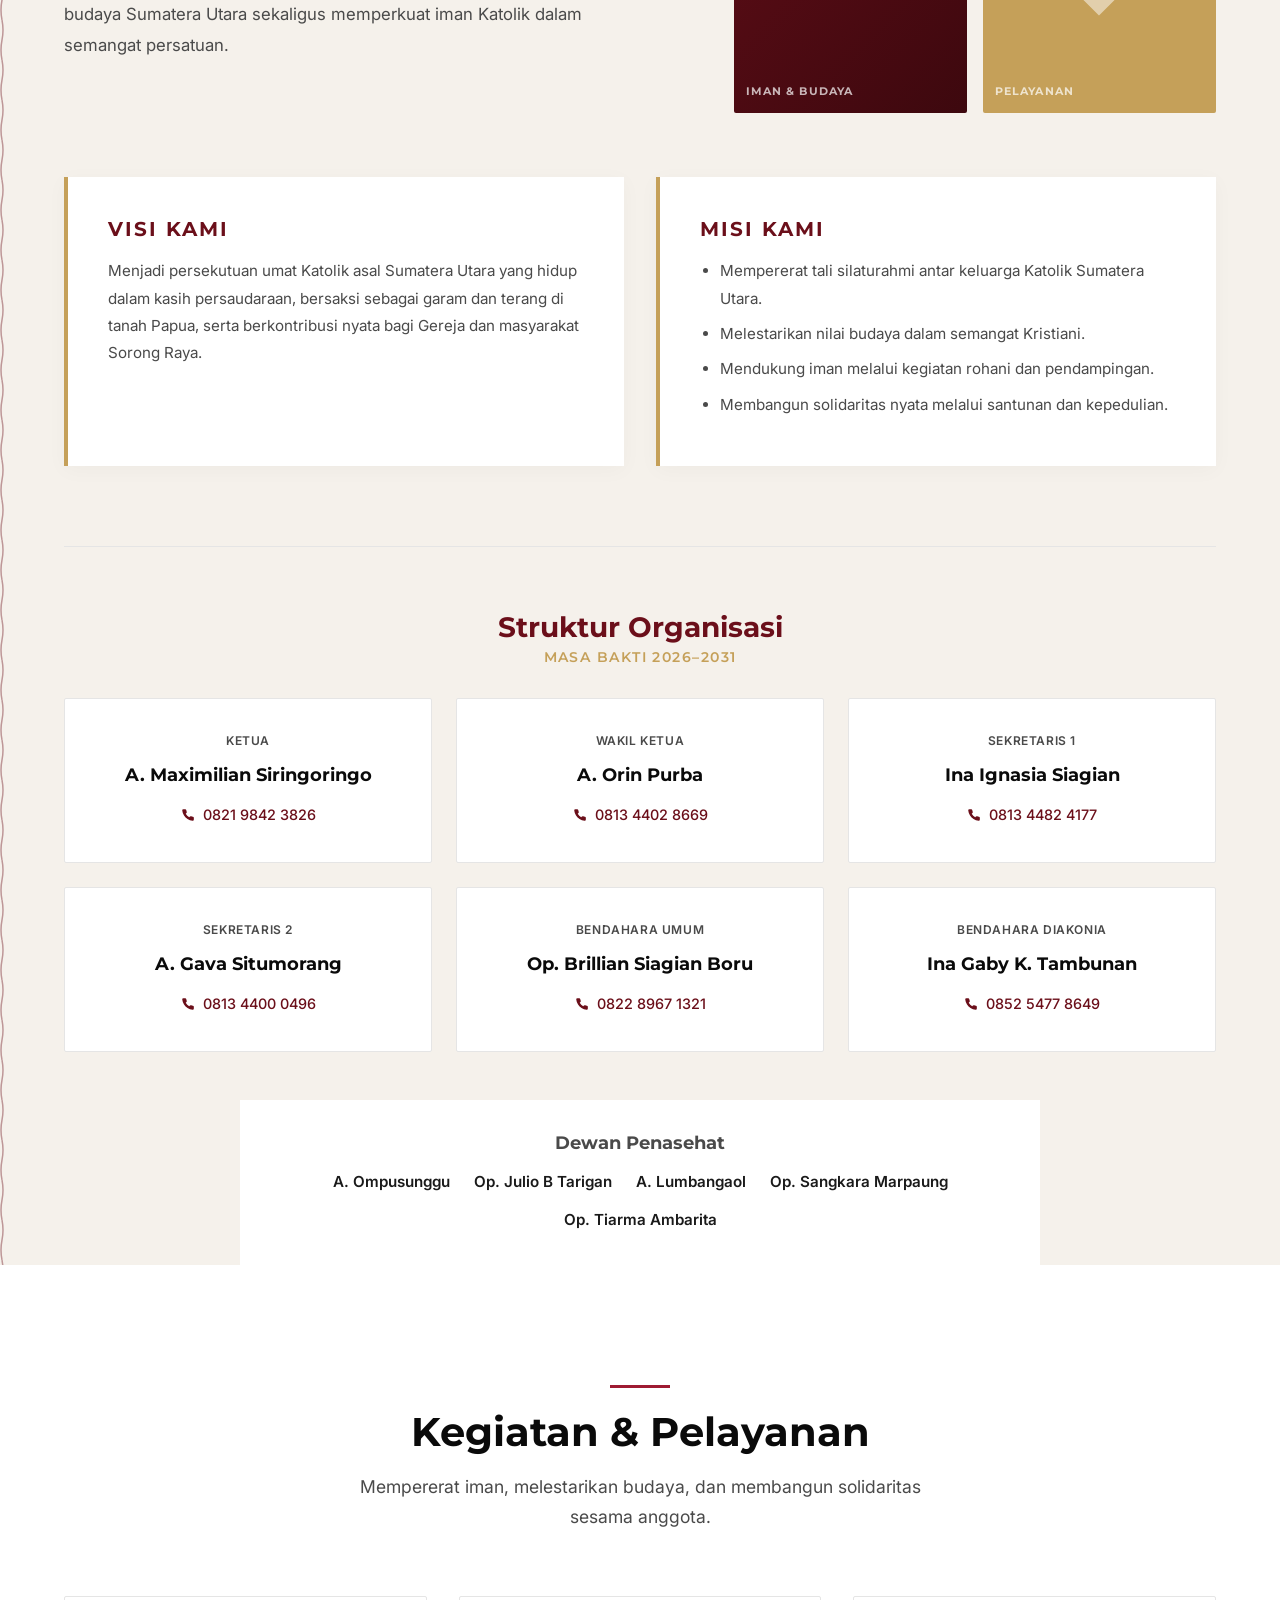
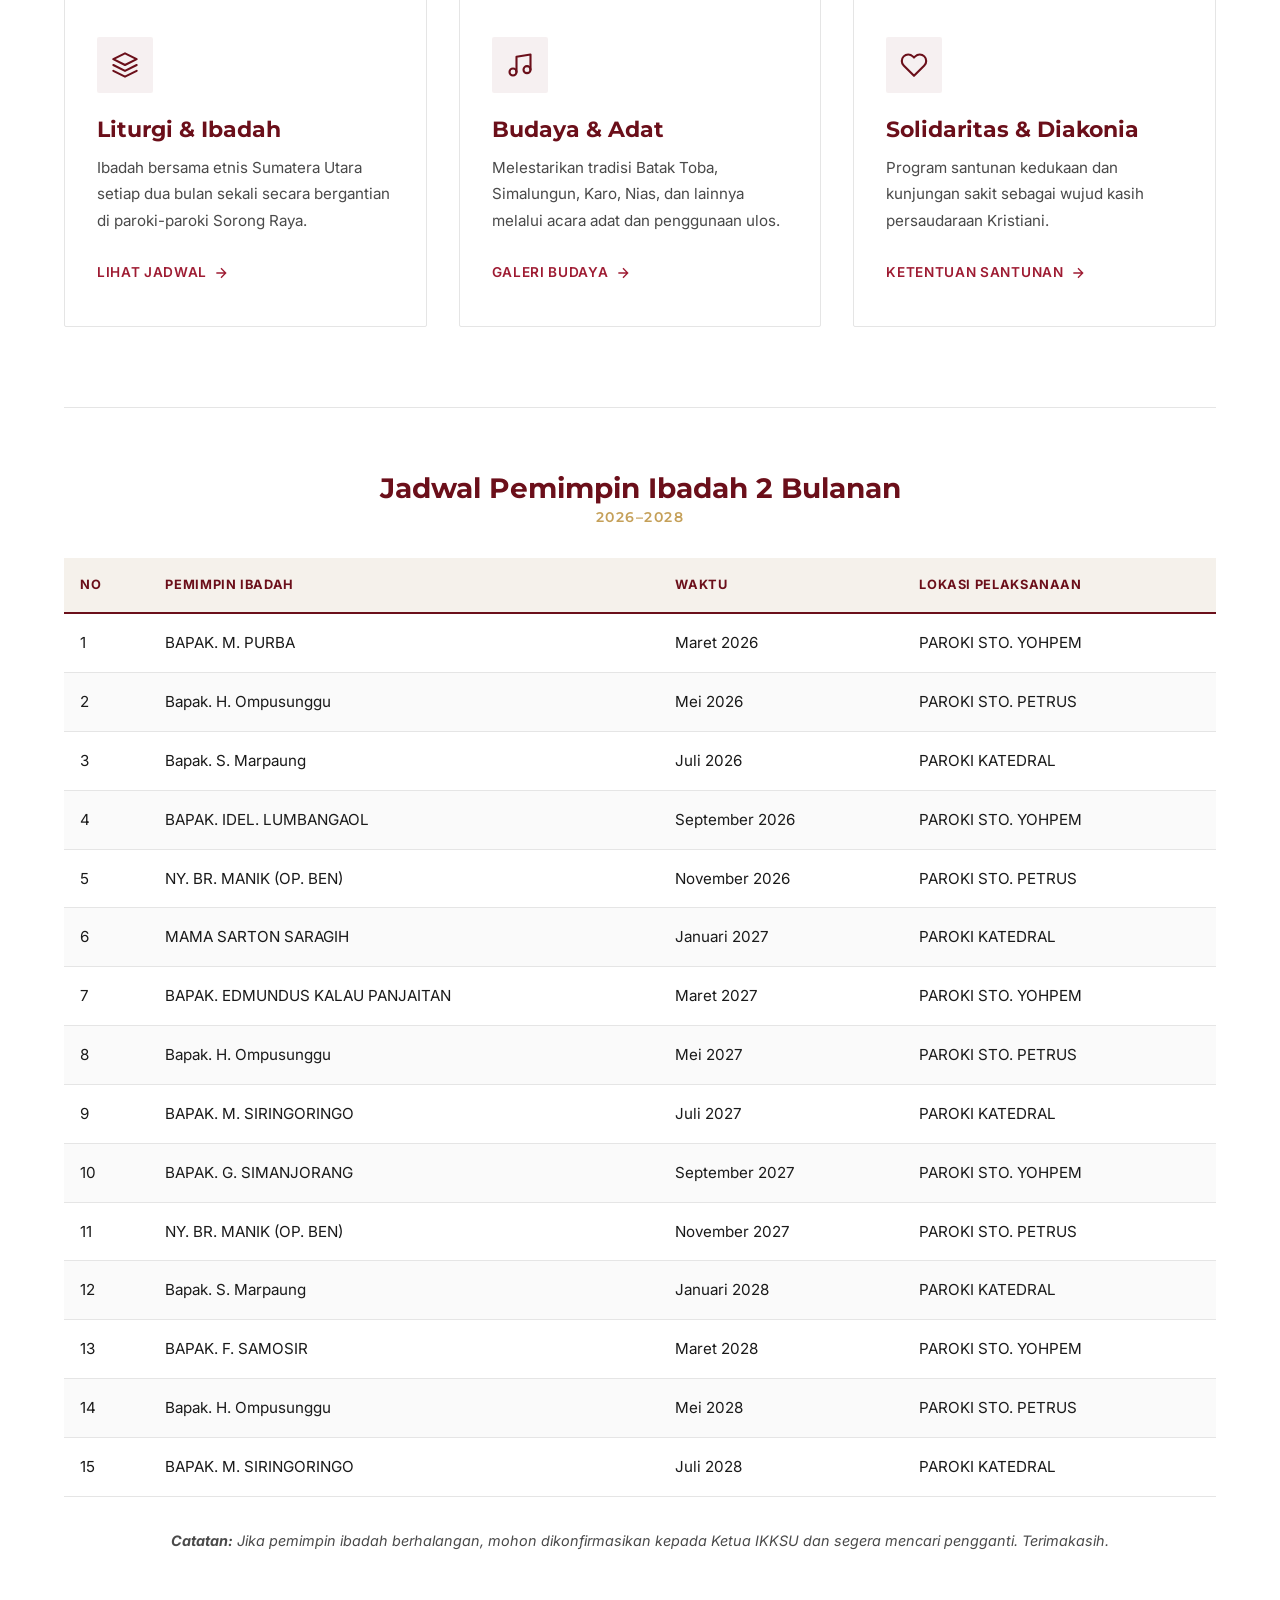
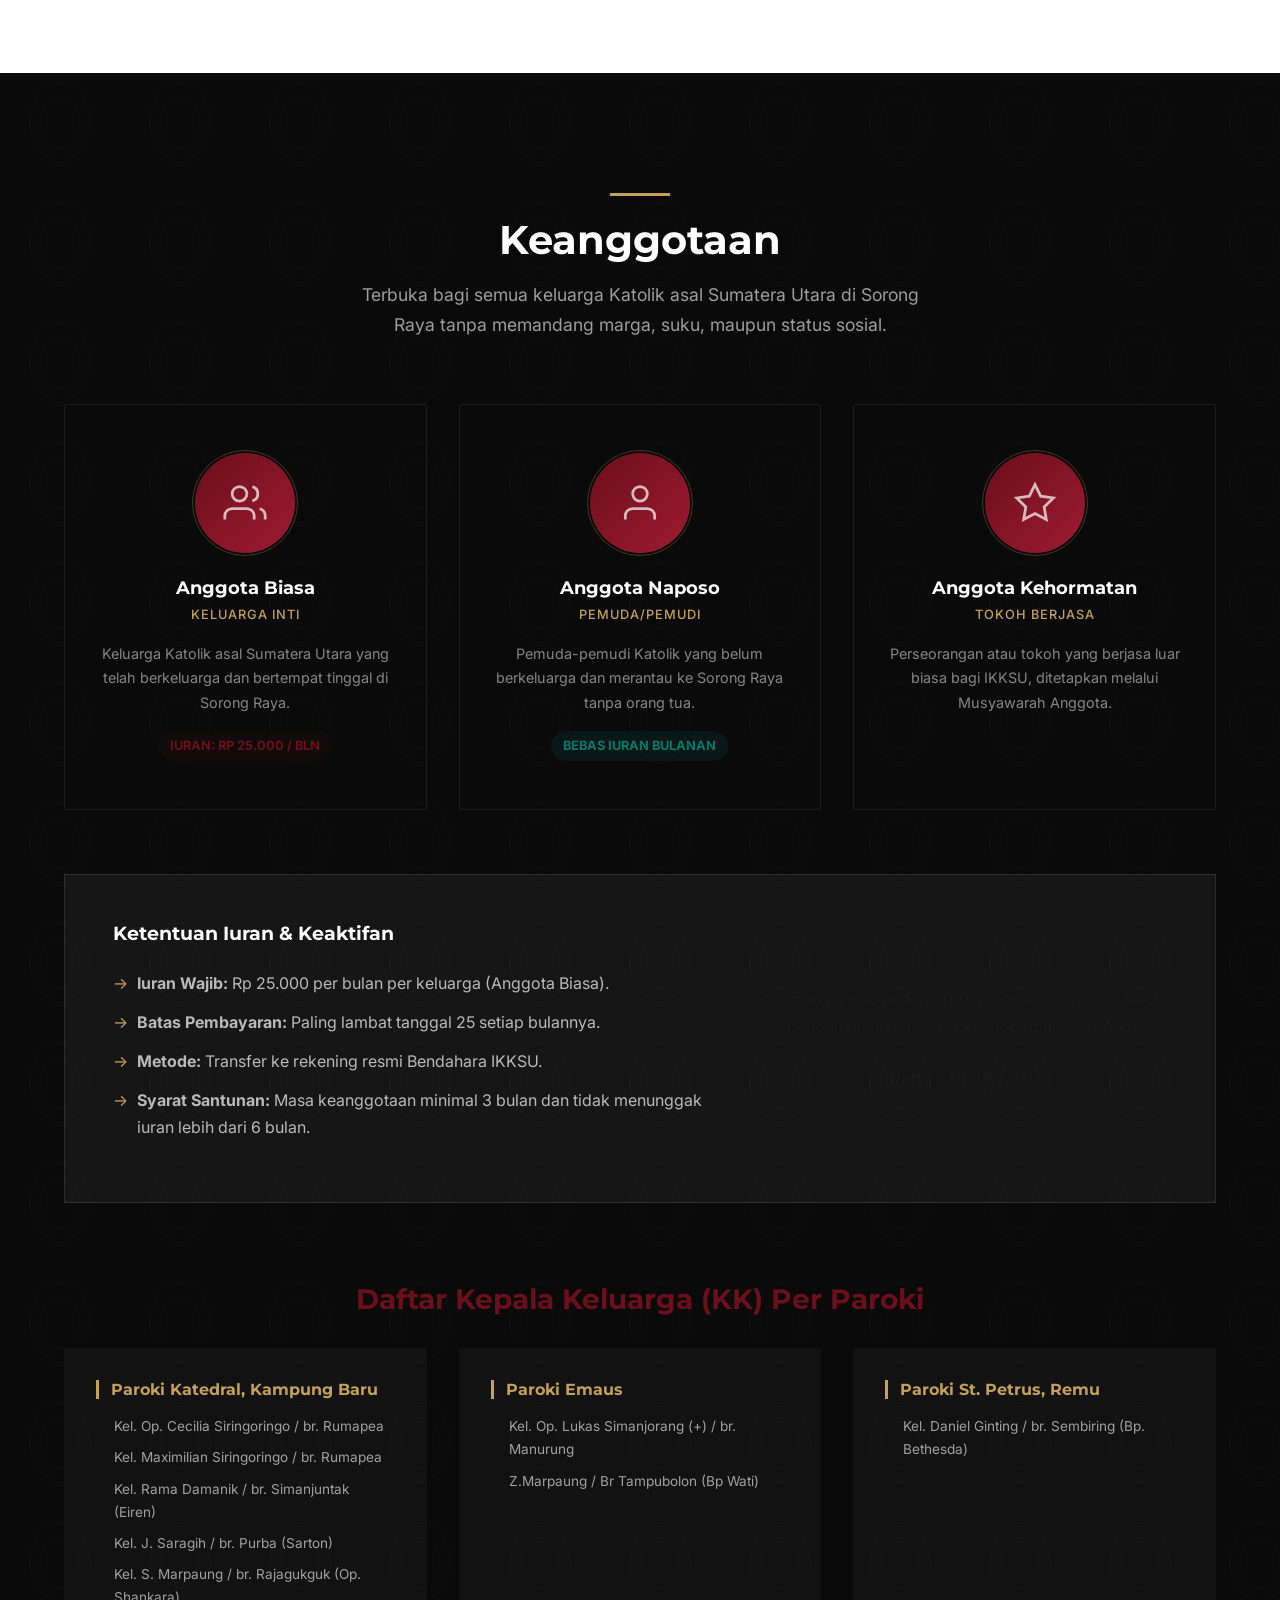
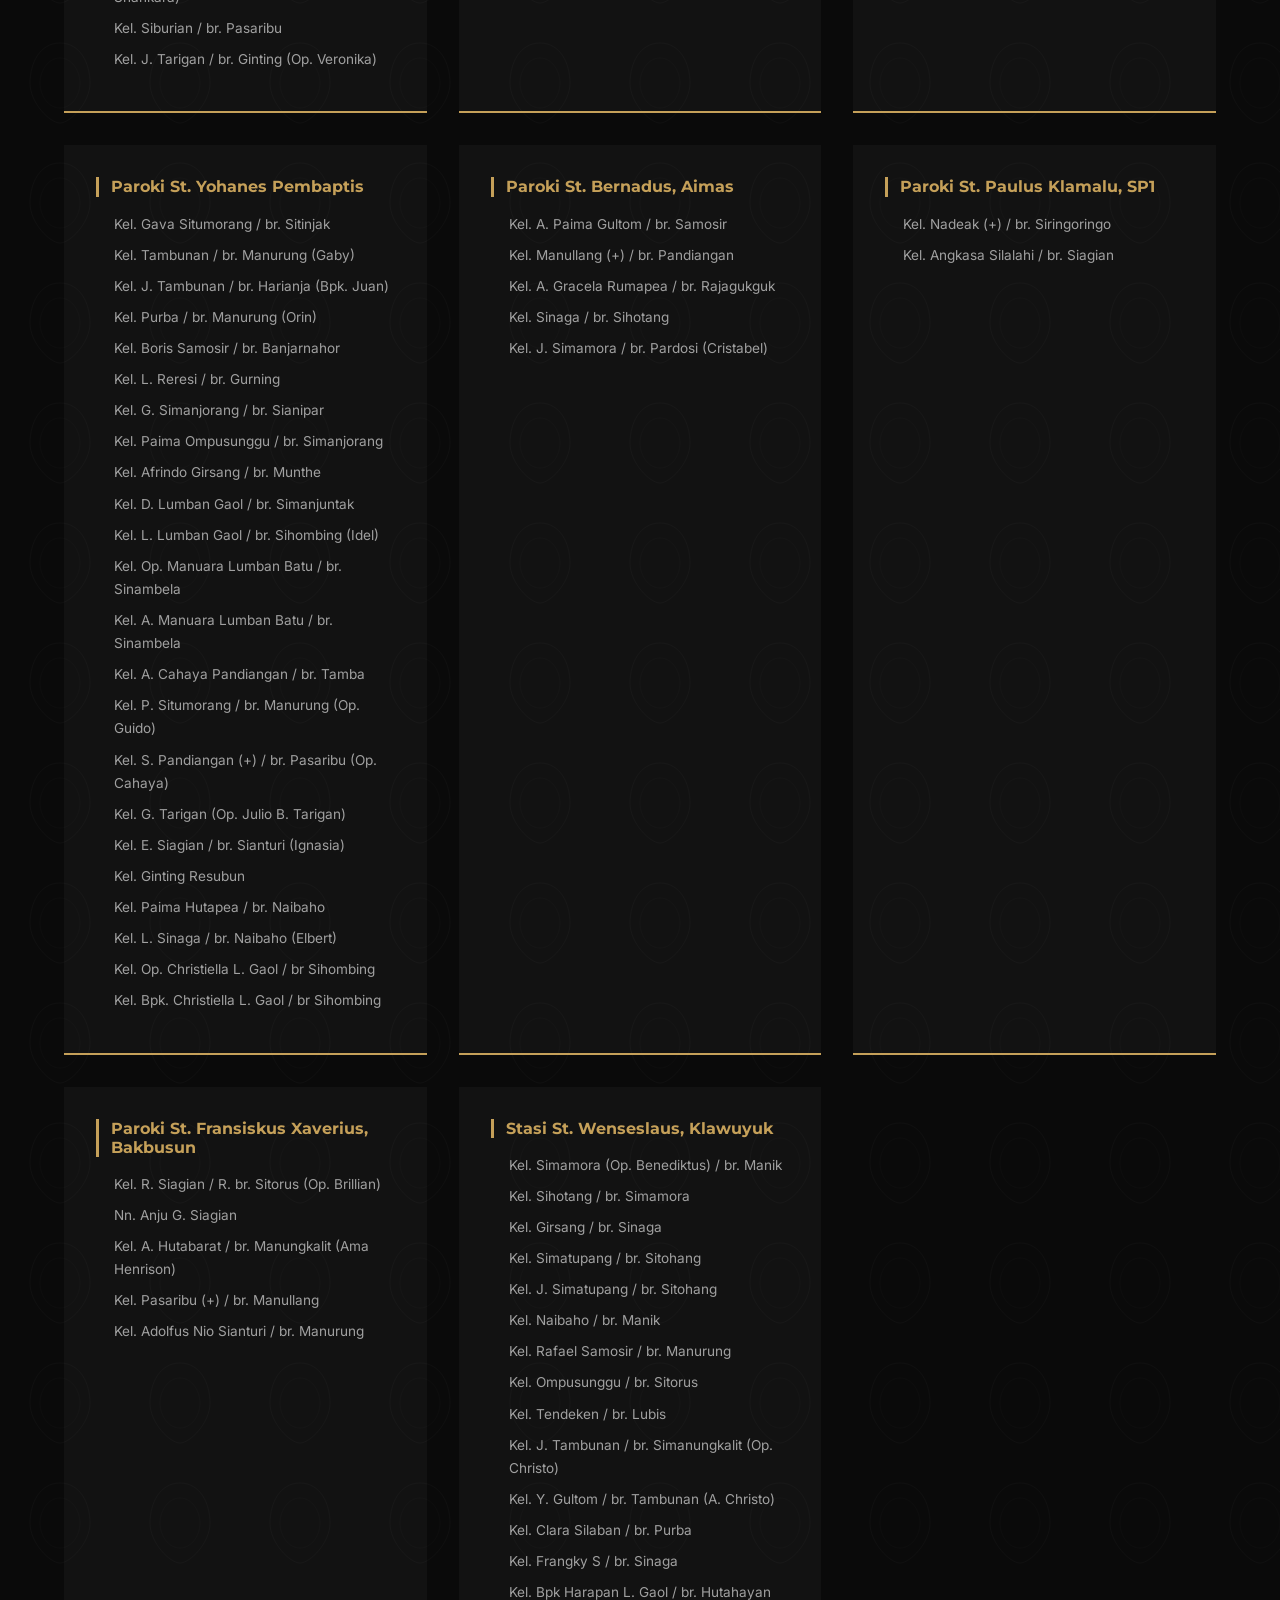
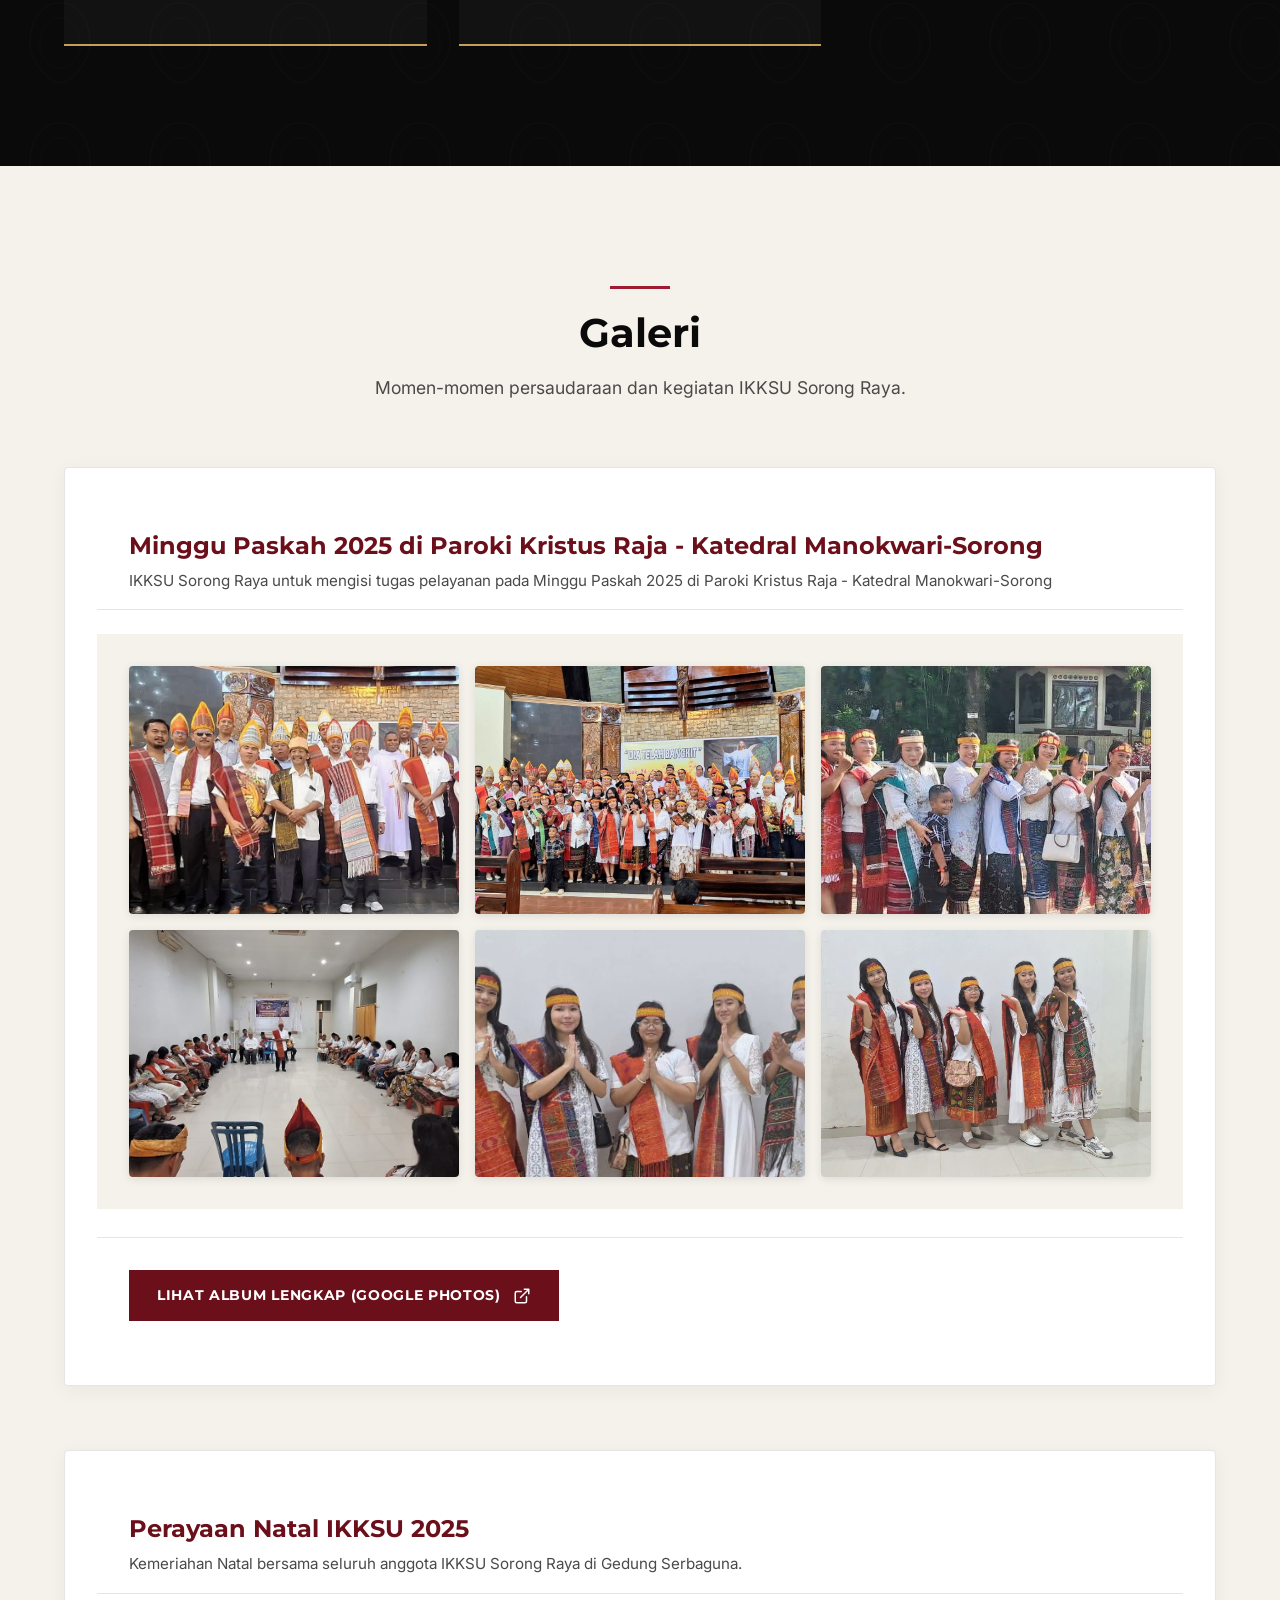
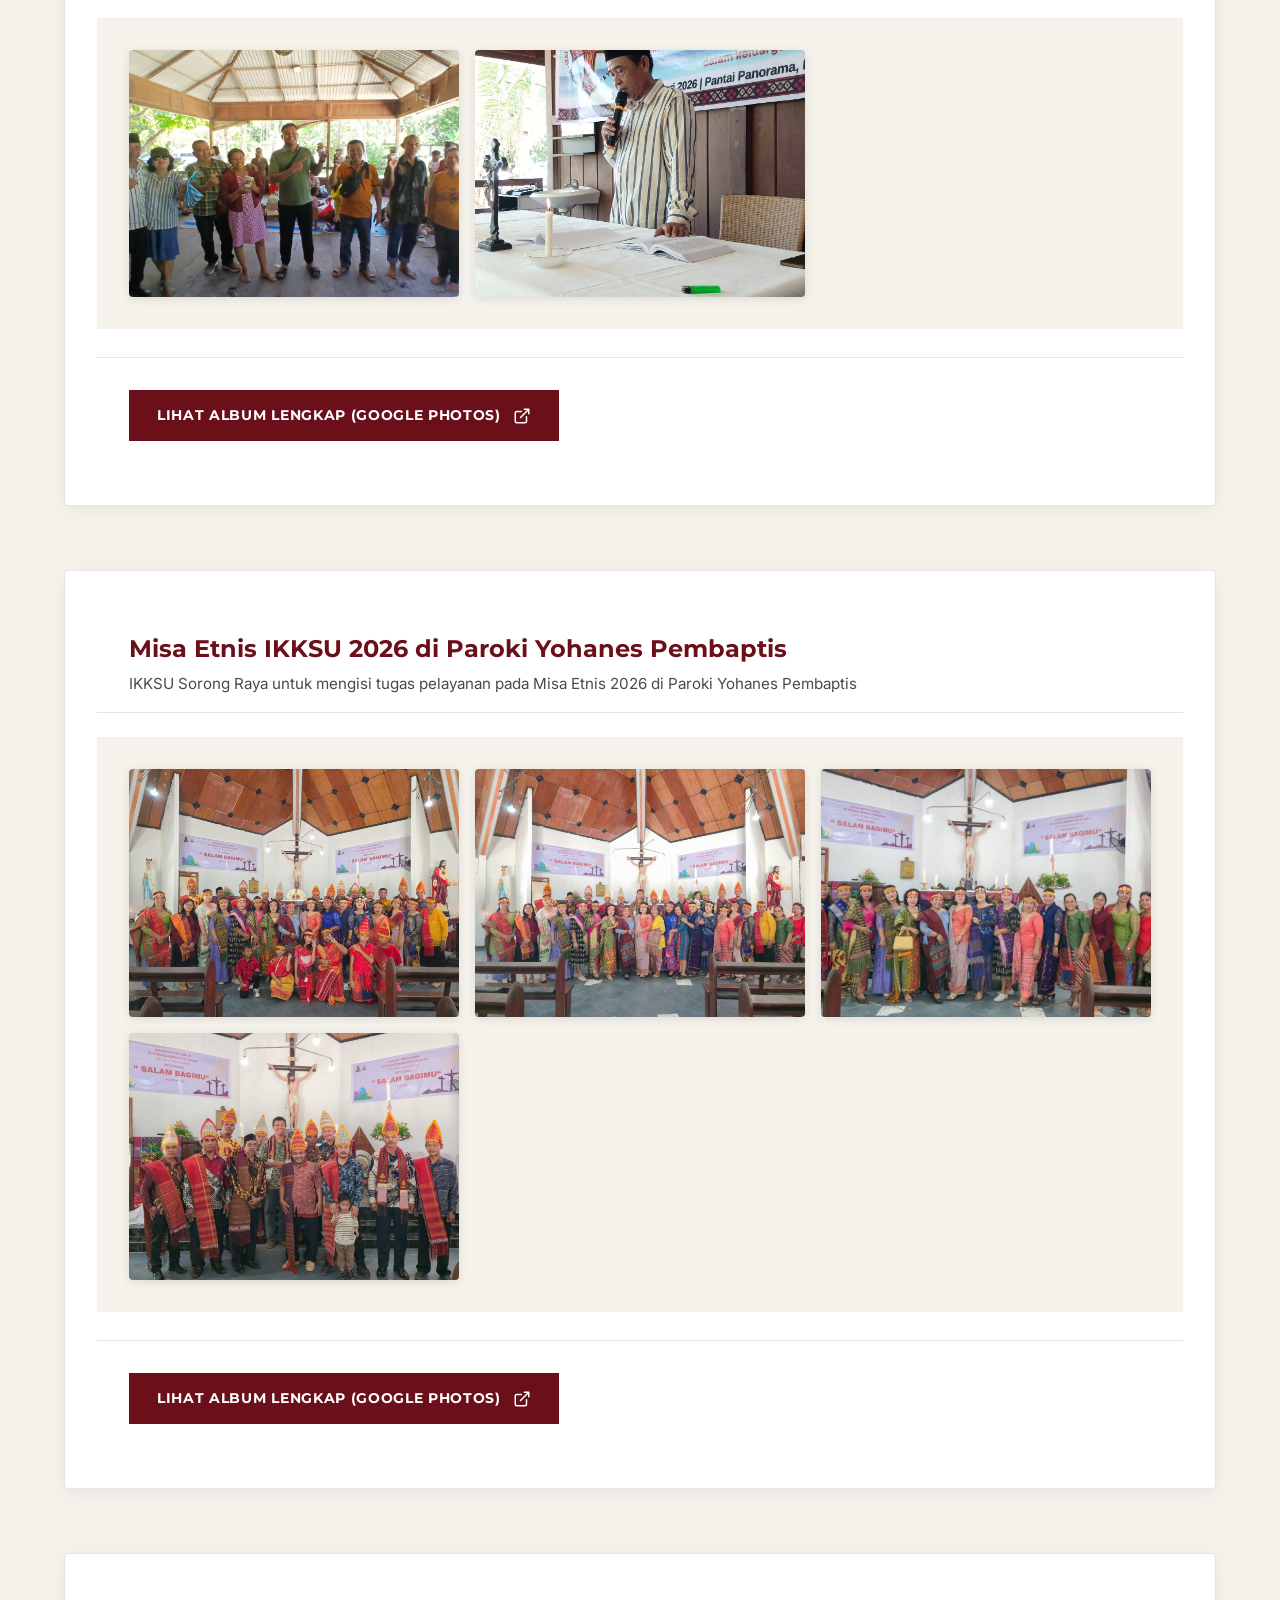
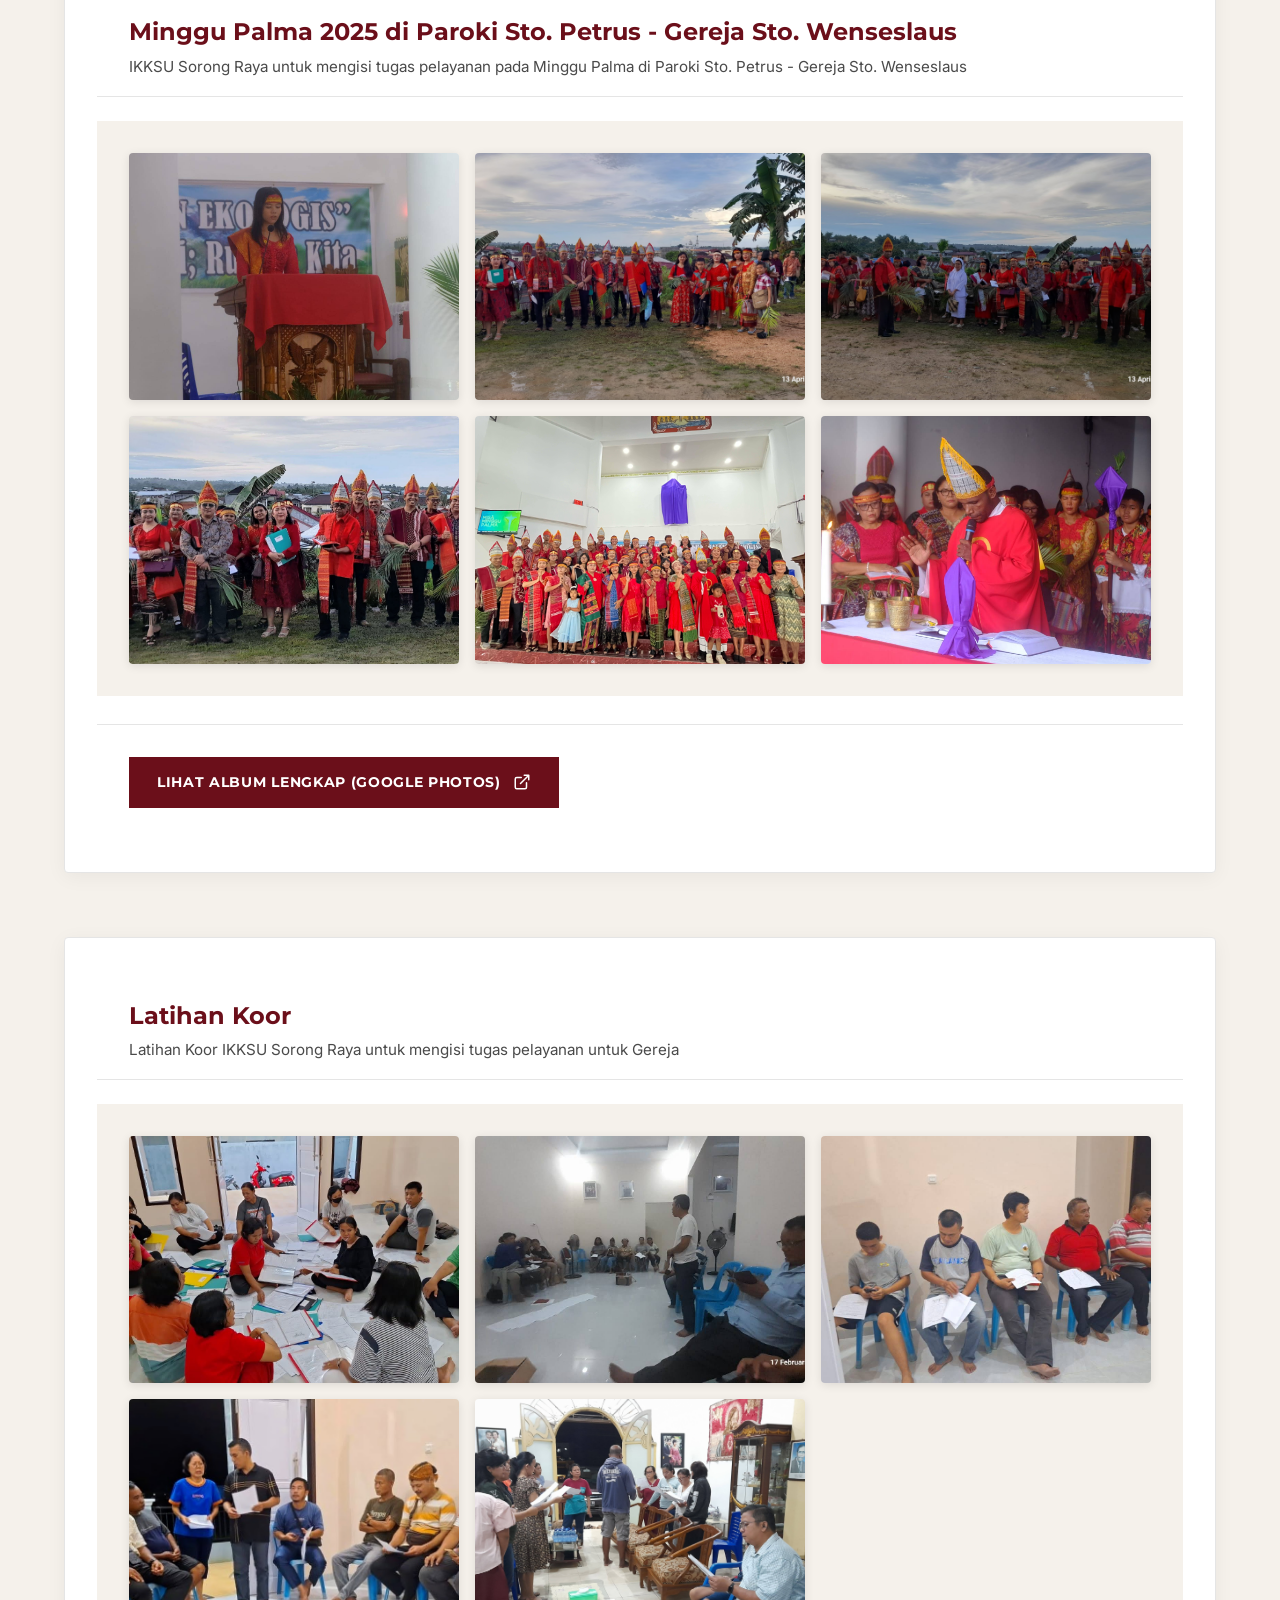
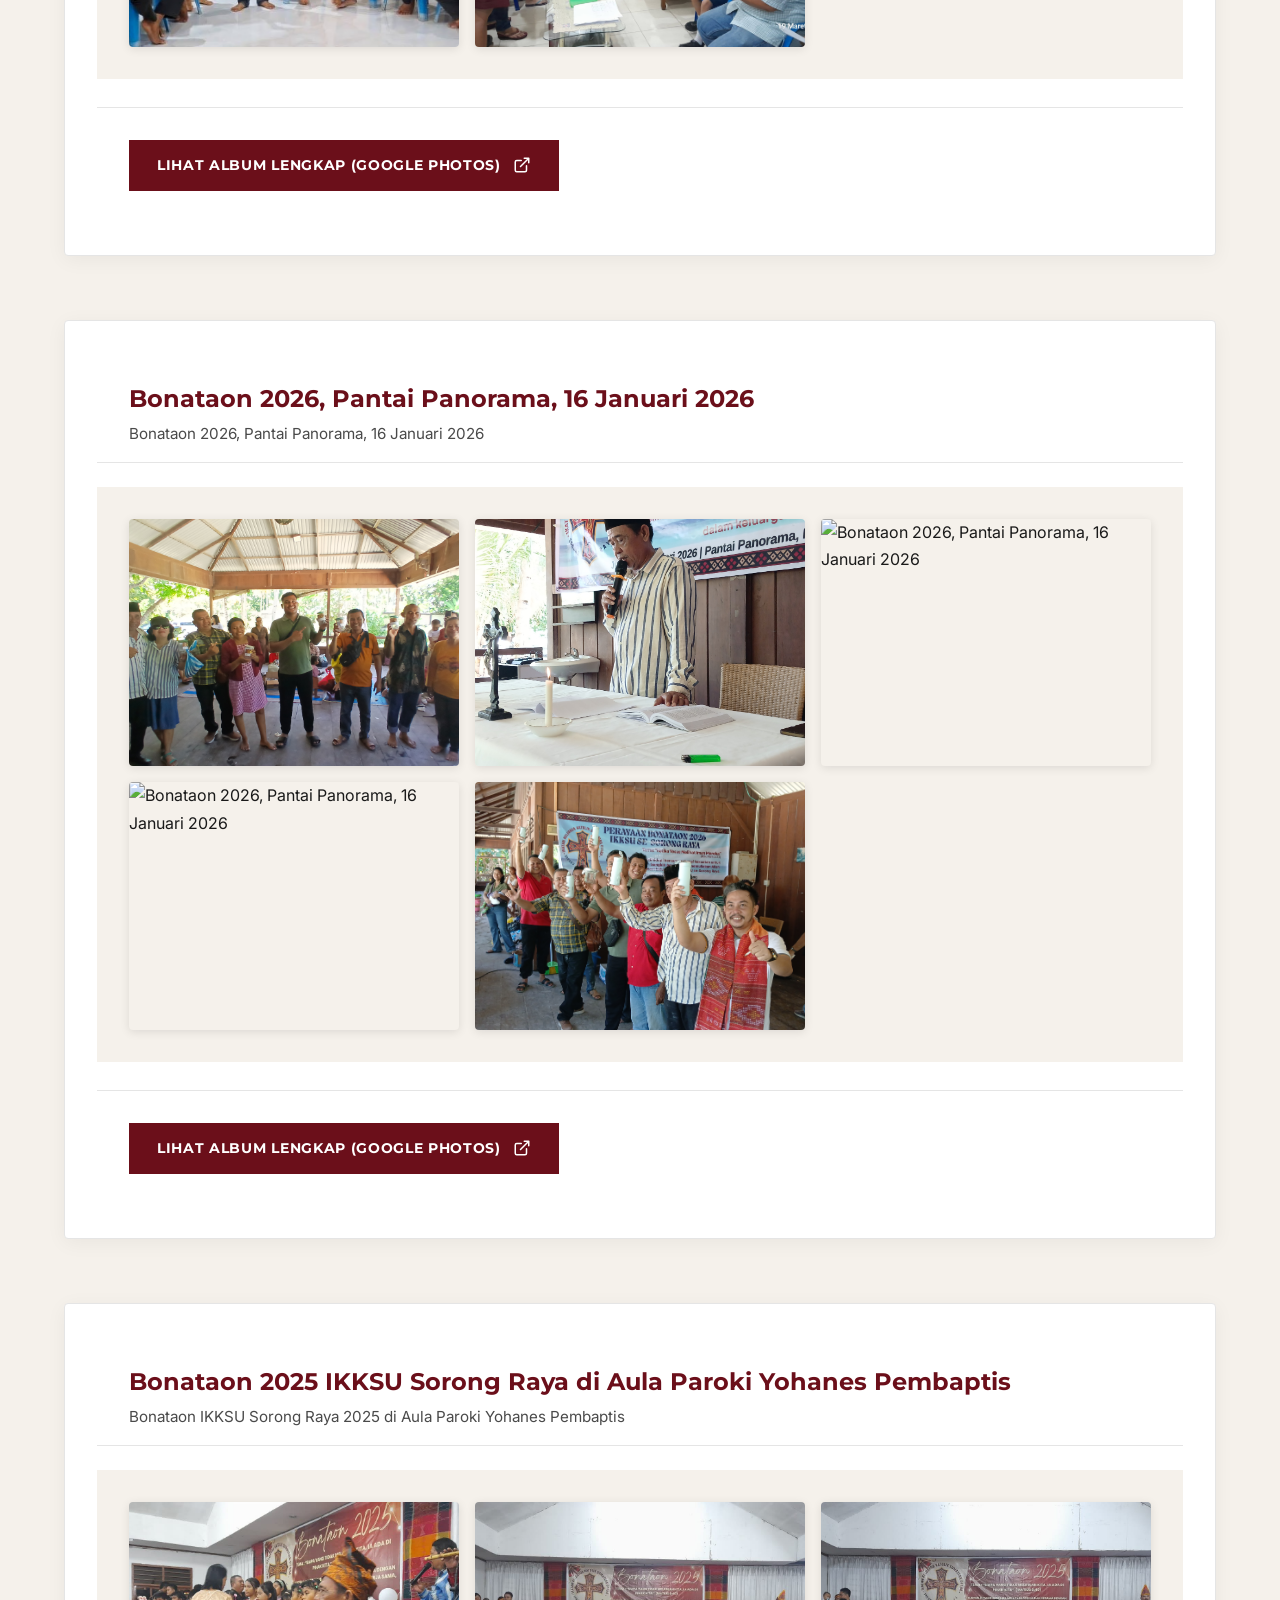
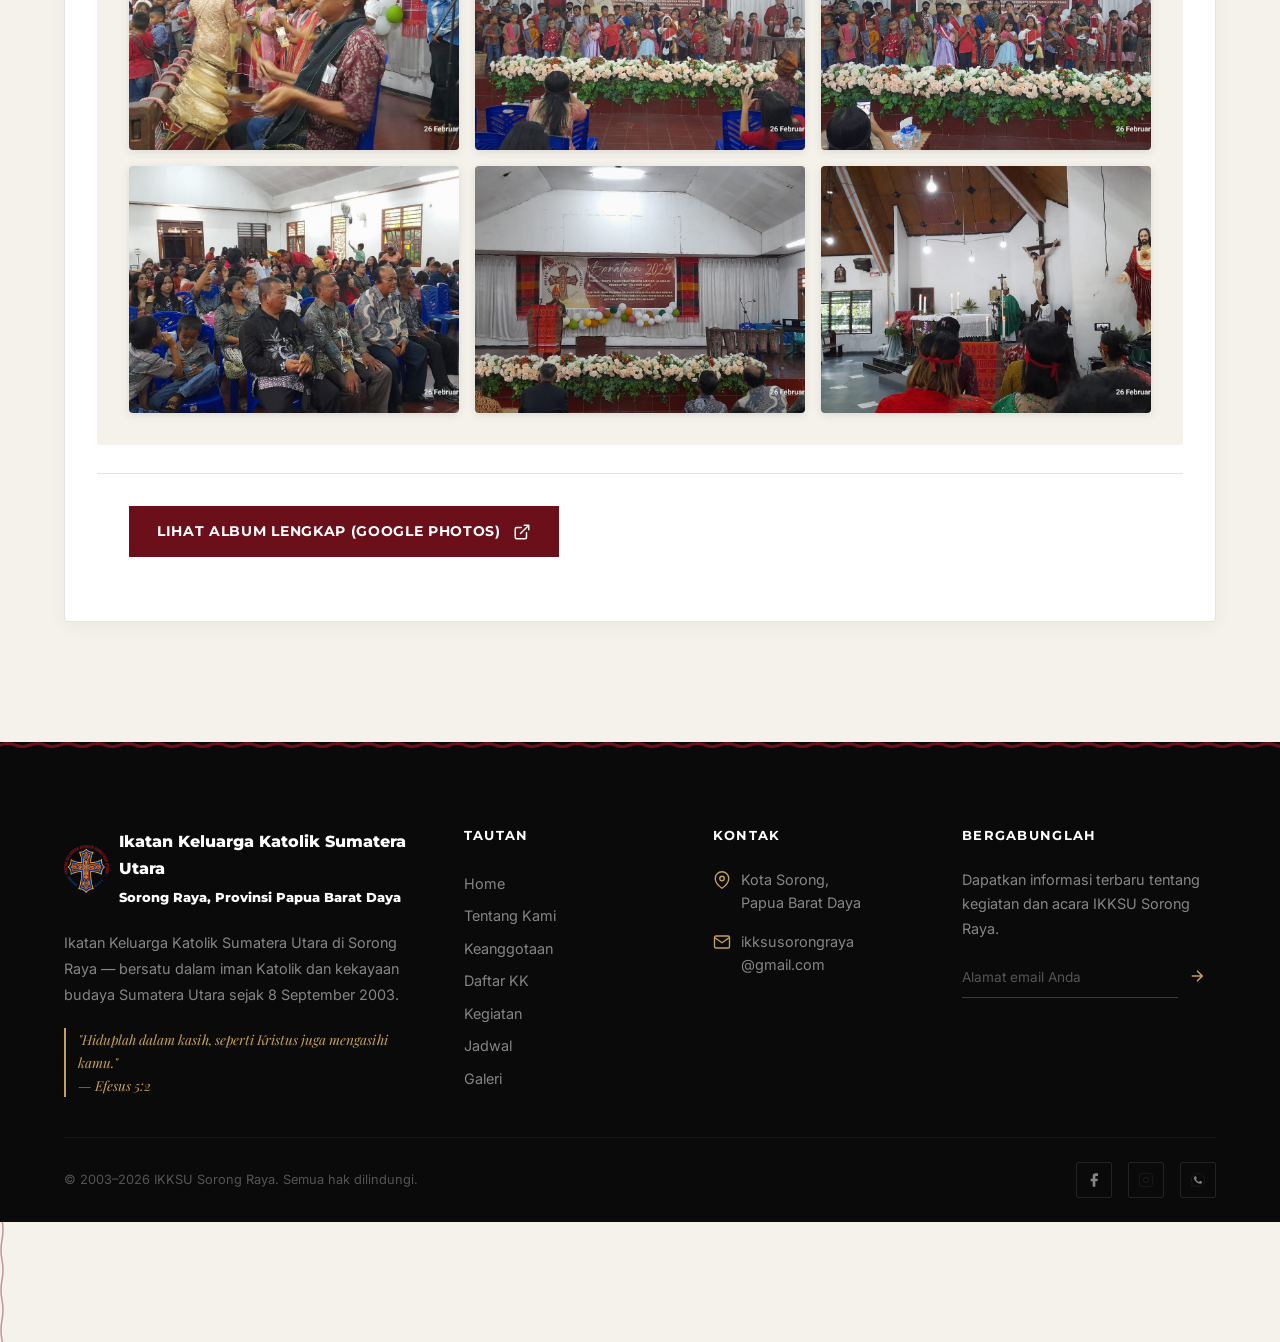
==== commit 2be99656: "4" ====
--- a/index.html
+++ b/index.html
@@ -30,7 +30,9 @@
         <a href="#home" class="active">Home</a>
         <a href="#tentang">Tentang Kami</a>
         <a href="#anggota">Keanggotaan</a>
+        <a href="#daftar-kk">Daftar KK</a>
         <a href="#pendidikan">Kegiatan</a>
+        <a href="#jadwal">Jadwal</a>
         <a href="#galeri">Galeri</a>
         <a href="adrt.html">AD/ART</a>
       </div>
@@ -48,7 +50,9 @@
     <a href="#home">Home</a>
     <a href="#tentang">Tentang Kami</a>
     <a href="#anggota">Keanggotaan</a>
+    <a href="#daftar-kk">Daftar KK</a>
     <a href="#pendidikan">Kegiatan</a>
+    <a href="#jadwal">Jadwal</a>
     <a href="#galeri">Galeri</a>
     <a href="adrt.html">AD/ART</a>
   </div>
@@ -341,24 +345,11 @@
                 <th>Waktu</th>
                 <th>Lokasi Pelaksanaan</th>
               </tr>
-            </thead>
-            <tbody>
-              <tr><td>1</td><td>BAPAK. M. PURBA</td><td>Maret 2026</td><td>PAROKI STO. YOHPEM</td></tr>
-              <tr><td>2</td><td>Bapak. H. Ompusunggu</td><td>Mei 2026</td><td>PAROKI STO. PETRUS</td></tr>
-              <tr><td>3</td><td>Bapak. S. Marpaung</td><td>Juli 2026</td><td>PAROKI KATEDRAL</td></tr>
-              <tr><td>4</td><td>BAPAK. IDEL. LUMBANGAOL</td><td>September 2026</td><td>PAROKI STO. YOHPEM</td></tr>
-              <tr><td>5</td><td>NY. BR. MANIK (OP. BEN)</td><td>November 2026</td><td>PAROKI STO. PETRUS</td></tr>
-              <tr><td>6</td><td>MAMA SARTON SARAGIH</td><td>Januari 2027</td><td>PAROKI KATEDRAL</td></tr>
-              <tr><td>7</td><td>BAPAK. EDMUNDUS KALAU PANJAITAN</td><td>Maret 2027</td><td>PAROKI STO. YOHPEM</td></tr>
-              <tr><td>8</td><td>Bapak. H. Ompusunggu</td><td>Mei 2027</td><td>PAROKI STO. PETRUS</td></tr>
-              <tr><td>9</td><td>BAPAK. M. SIRINGORINGO</td><td>Juli 2027</td><td>PAROKI KATEDRAL</td></tr>
-              <tr><td>10</td><td>BAPAK. G. SIMANJORANG</td><td>September 2027</td><td>PAROKI STO. YOHPEM</td></tr>
-              <tr><td>11</td><td>NY. BR. MANIK (OP. BEN)</td><td>November 2027</td><td>PAROKI STO. PETRUS</td></tr>
-              <tr><td>12</td><td>Bapak. S. Marpaung</td><td>Januari 2028</td><td>PAROKI KATEDRAL</td></tr>
-              <tr><td>13</td><td>BAPAK. F. SAMOSIR</td><td>Maret 2028</td><td>PAROKI STO. YOHPEM</td></tr>
-              <tr><td>14</td><td>Bapak. H. Ompusunggu</td><td>Mei 2028</td><td>PAROKI STO. PETRUS</td></tr>
-              <tr><td>15</td><td>BAPAK. M. SIRINGORINGO</td><td>Juli 2028</td><td>PAROKI KATEDRAL</td></tr>
+                       <tbody id="jadwal-body">
+              <!-- Jadwal will be loaded here via dynamic-lists.js -->
+              <tr><td colspan="4" style="text-align:center;">Memuat jadwal...</td></tr>
             </tbody>
+ </tbody>
           </table>
         </div>
         <p class="schedule-note"><strong>Catatan:</strong> Jika pemimpin ibadah berhalangan, mohon dikonfirmasikan kepada Ketua IKKSU dan segera mencari pengganti. Terimakasih.</p>
@@ -443,108 +434,11 @@
       </div>
 
       <!-- Member List by Paroki -->
-      <div class="members-directory reveal">
+      <div class="members-directory reveal" id="daftar-kk">
         <h3 class="subsection-title">Daftar Kepala Keluarga (KK) Per Paroki</h3>
-        <div class="paroki-grid">
-          <div class="paroki-card">
-            <h4>Paroki Katedral, Kampung Baru</h4>
-            <ol>
-              <li>Kel. Op. Cecilia Siringoringo / br. Rumapea</li>
-              <li>Kel. Maximilian Siringoringo / br. Rumapea</li>
-              <li>Kel. Rama Damanik / br. Simanjuntak (Eiren)</li>
-              <li>Kel. J. Saragih / br. Purba (Sarton)</li>
-              <li>Kel. S. Marpaung / br. Rajagukguk (Op. Shankara)</li>
-              <li>Kel. Siburian / br. Pasaribu</li>
-              <li>Kel. J. Tarigan / br. Ginting (Op. Veronika)</li>
-            </ol>
-          </div>
-          <div class="paroki-card">
-            <h4>Paroki Emaus</h4>
-            <ol>
-              <li>Kel. Op. Lukas Simanjorang (+) / br. Manurung</li>
-              <li>Z.Marpaung / Br Tampubolon (Bp Wati)</li>
-            </ol>
-          </div>
-          <div class="paroki-card">
-            <h4>Paroki St. Petrus, Remu</h4>
-            <ol>
-              <li>Kel. Daniel Ginting / br. Sembiring (Bp. Bethesda)</li>
-            </ol>
-          </div>
-          <div class="paroki-card">
-            <h4>Paroki St. Yohanes Pembaptis</h4>
-            <ol>
-              <li>Kel. Gava Situmorang / br. Sitinjak</li>
-              <li>Kel. Tambunan / br. Manurung (Gaby)</li>
-              <li>Kel. J. Tambunan / br. Harianja (Bpk. Juan)</li>
-              <li>Kel. Purba / br. Manurung (Orin)</li>
-              <li>Kel. Boris Samosir / br. Banjarnahor</li>
-              <li>Kel. L. Reresi / br. Gurning</li>
-              <li>Kel. G. Simanjorang / br. Sianipar</li>
-              <li>Kel. Paima Ompusunggu / br. Simanjorang</li>
-              <li>Kel. Afrindo Girsang / br. Munthe</li>
-              <li>Kel. D. Lumban Gaol / br. Simanjuntak</li>
-              <li>Kel. L. Lumban Gaol / br. Sihombing (Idel)</li>
-              <li>Kel. Op. Manuara Lumban Batu / br. Sinambela</li>
-              <li>Kel. A. Manuara Lumban Batu / br. Sinambela</li>
-              <li>Kel. A. Cahaya Pandiangan / br. Tamba</li>
-              <li>Kel. P. Situmorang / br. Manurung (Op. Guido)</li>
-              <li>Kel. S. Pandiangan (+) / br. Pasaribu (Op. Cahaya)</li>
-              <li>Kel. G. Tarigan (Op. Julio B. Tarigan)</li>
-              <li>Kel. E. Siagian / br. Sianturi (Ignasia)</li>
-              <li>Kel. Ginting Resubun</li>
-              <li>Kel. Paima Hutapea / br. Naibaho</li>
-              <li>Kel. L. Sinaga / br. Naibaho (Elbert)</li>
-              <li>Kel. Op. Christiella L. Gaol / br Sihombing</li>
-              <li>Kel. Bpk. Christiella L. Gaol / br Sihombing</li>
-            </ol>
-          </div>
-          <div class="paroki-card">
-            <h4>Paroki St. Bernadus, Aimas</h4>
-            <ol>
-              <li>Kel. A. Paima Gultom / br. Samosir</li>
-              <li>Kel. Manullang (+) / br. Pandiangan</li>
-              <li>Kel. A. Gracela Rumapea / br. Rajagukguk</li>
-              <li>Kel. Sinaga / br. Sihotang</li>
-              <li>Kel. J. Simamora / br. Pardosi (Cristabel)</li>
-            </ol>
-          </div>
-          <div class="paroki-card">
-            <h4>Paroki St. Paulus Klamalu, SP1</h4>
-            <ol>
-              <li>Kel. Nadeak (+) / br. Siringoringo</li>
-              <li>Kel. Angkasa Silalahi / br. Siagian</li>
-            </ol>
-          </div>
-          <div class="paroki-card">
-            <h4>Paroki St. Fransiskus Xaverius, Bakbusun</h4>
-            <ol>
-              <li>Kel. R. Siagian / R. br. Sitorus (Op. Brillian)</li>
-              <li>Nn. Anju G. Siagian</li>
-              <li>Kel. A. Hutabarat / br. Manungkalit (Ama Henrison)</li>
-              <li>Kel. Pasaribu (+) / br. Manullang</li>
-              <li>Kel. Adolfus Nio Sianturi / br. Manurung</li>
-            </ol>
-          </div>
-          <div class="paroki-card">
-            <h4>Stasi St. Wenseslaus, Klawuyuk</h4>
-            <ol>
-              <li>Kel. Simamora (Op. Benediktus) / br. Manik</li>
-              <li>Kel. Sihotang / br. Simamora</li>
-              <li>Kel. Girsang / br. Sinaga</li>
-              <li>Kel. Simatupang / br. Sitohang</li>
-              <li>Kel. J. Simatupang / br. Sitohang</li>
-              <li>Kel. Naibaho / br. Manik</li>
-              <li>Kel. Rafael Samosir / br. Manurung</li>
-              <li>Kel. Ompusunggu / br. Sitorus</li>
-              <li>Kel. Tendeken / br. Lubis</li>
-              <li>Kel. J. Tambunan / br. Simanungkalit (Op. Christo)</li>
-              <li>Kel. Y. Gultom / br. Tambunan (A. Christo)</li>
-              <li>Kel. Clara Silaban / br. Purba</li>
-              <li>Kel. Frangky S / br. Sinaga</li>
-              <li>Kel. Bpk Harapan L. Gaol / br. Hutahayan</li>
-            </ol>
-          </div>
+        <div class="paroki-grid" id="kk-container">
+          <!-- KK data will be loaded here via dynamic-lists.js -->
+          <p style="text-align:center; grid-column: 1/-1; color: rgba(255,255,255,0.5);">Memuat daftar KK...</p>
         </div>
       </div>
     </div>
@@ -603,7 +497,9 @@
               <a href="#home">Home</a>
               <a href="#tentang">Tentang Kami</a>
               <a href="#anggota">Keanggotaan</a>
+              <a href="#daftar-kk">Daftar KK</a>
               <a href="#pendidikan">Kegiatan</a>
+              <a href="#jadwal">Jadwal</a>
               <a href="#galeri">Galeri</a>
             </div>
           </div>
@@ -660,6 +556,7 @@
   </footer>
 
   <script src="gallery.js"></script>
+  <script src="dynamic-lists.js"></script>
   <script src="script.js"></script>
 </body>
 </html>
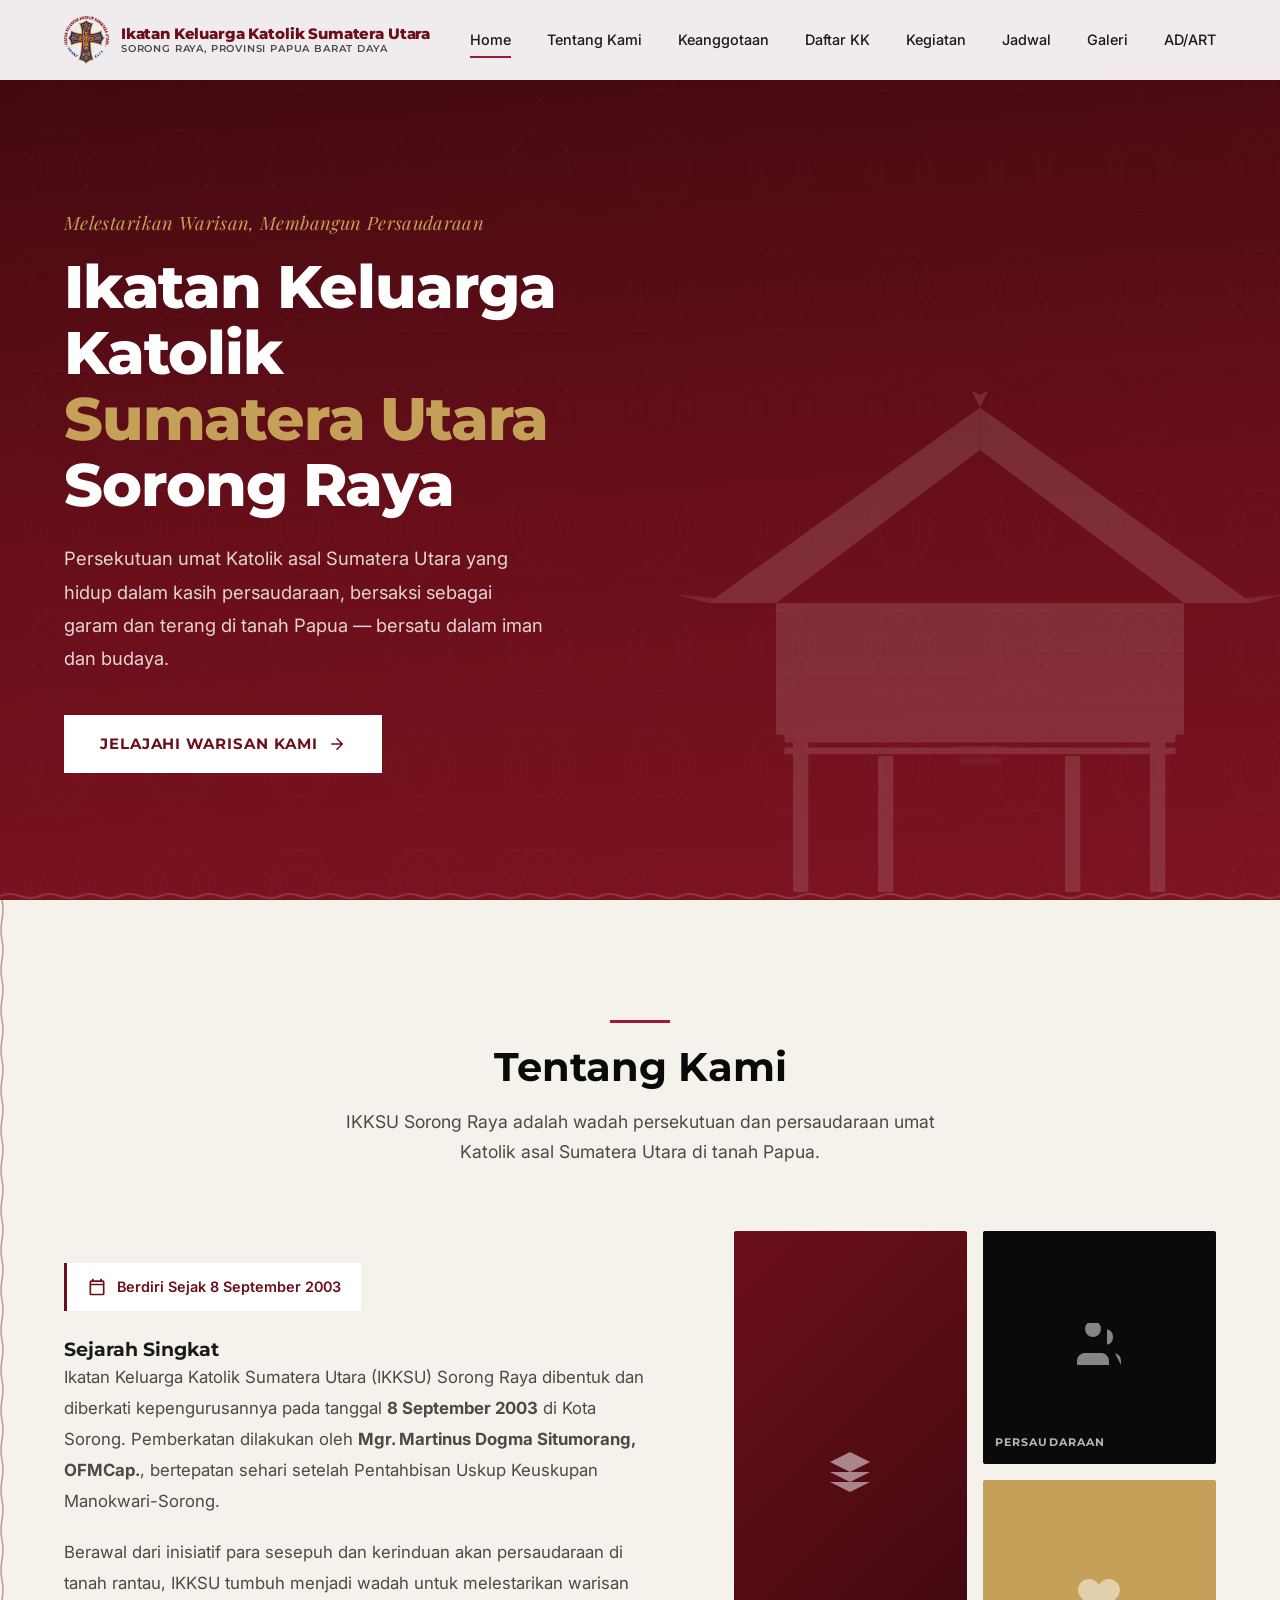
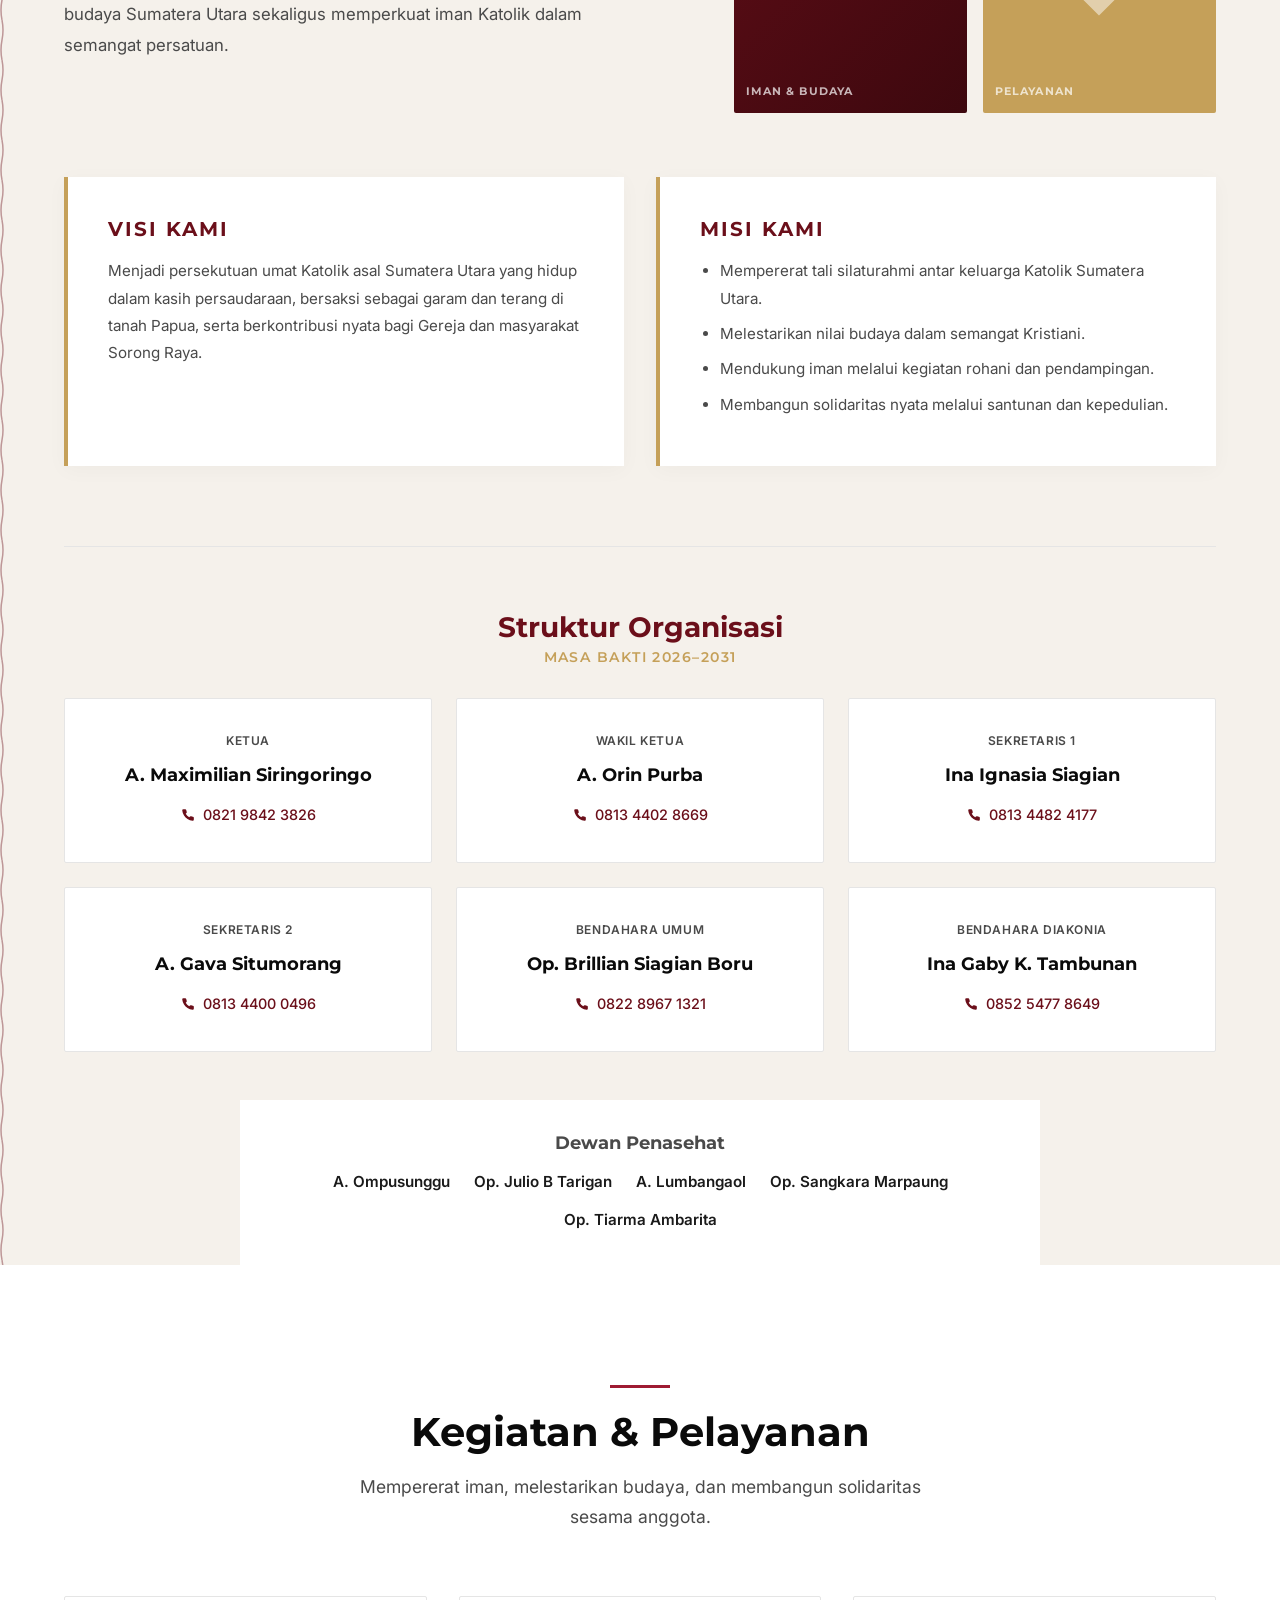
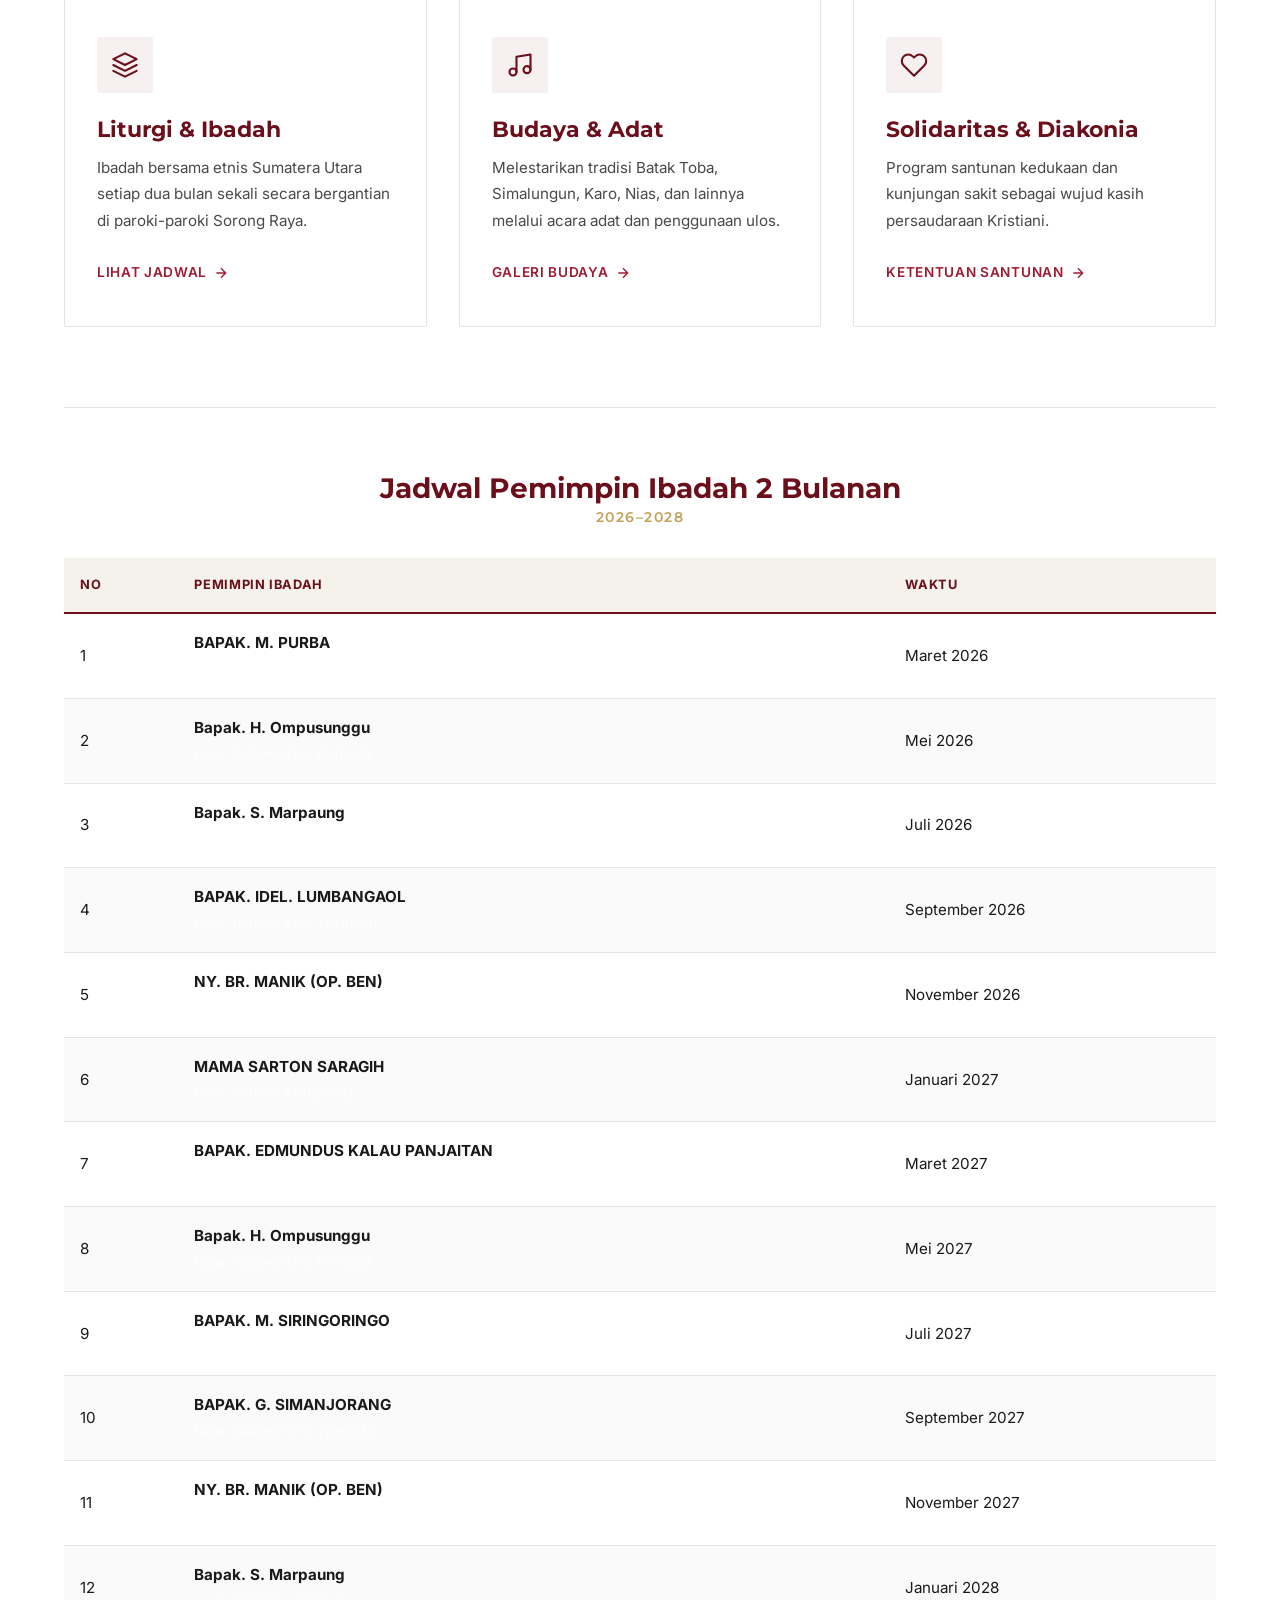
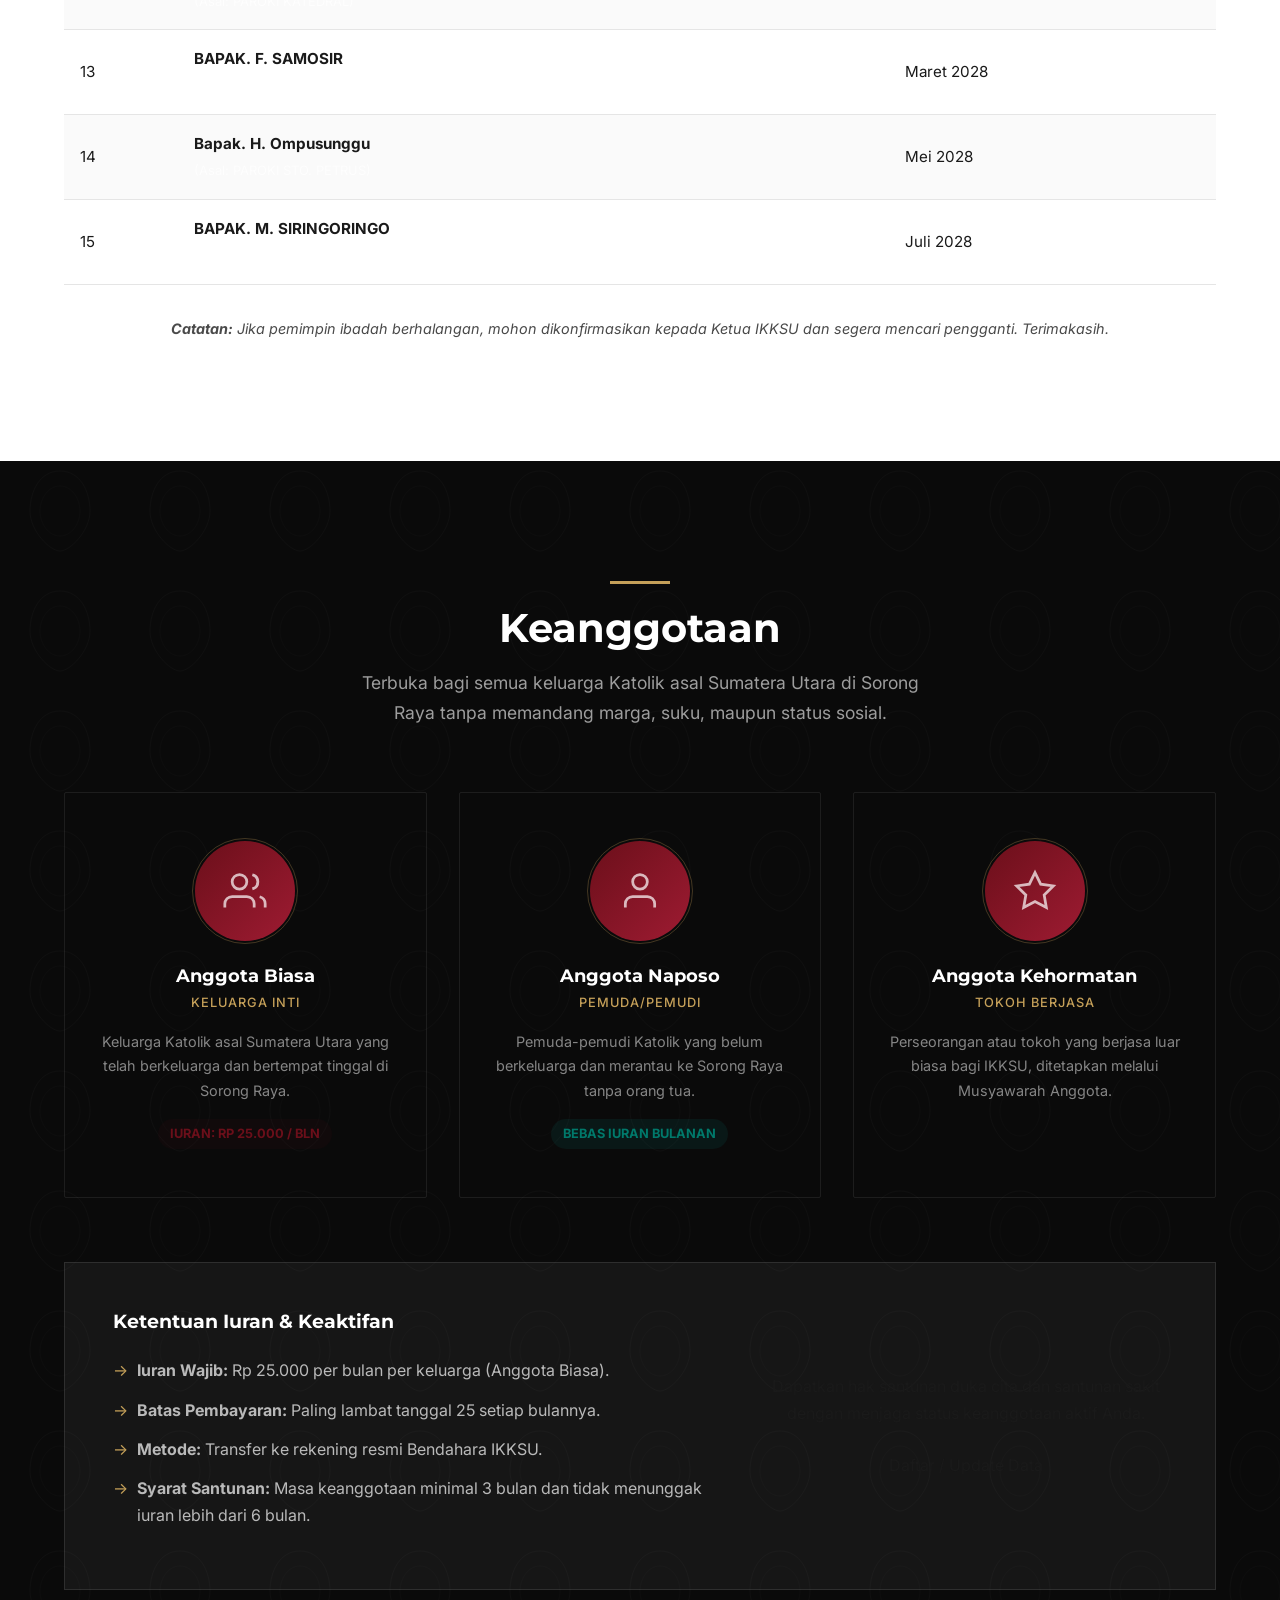
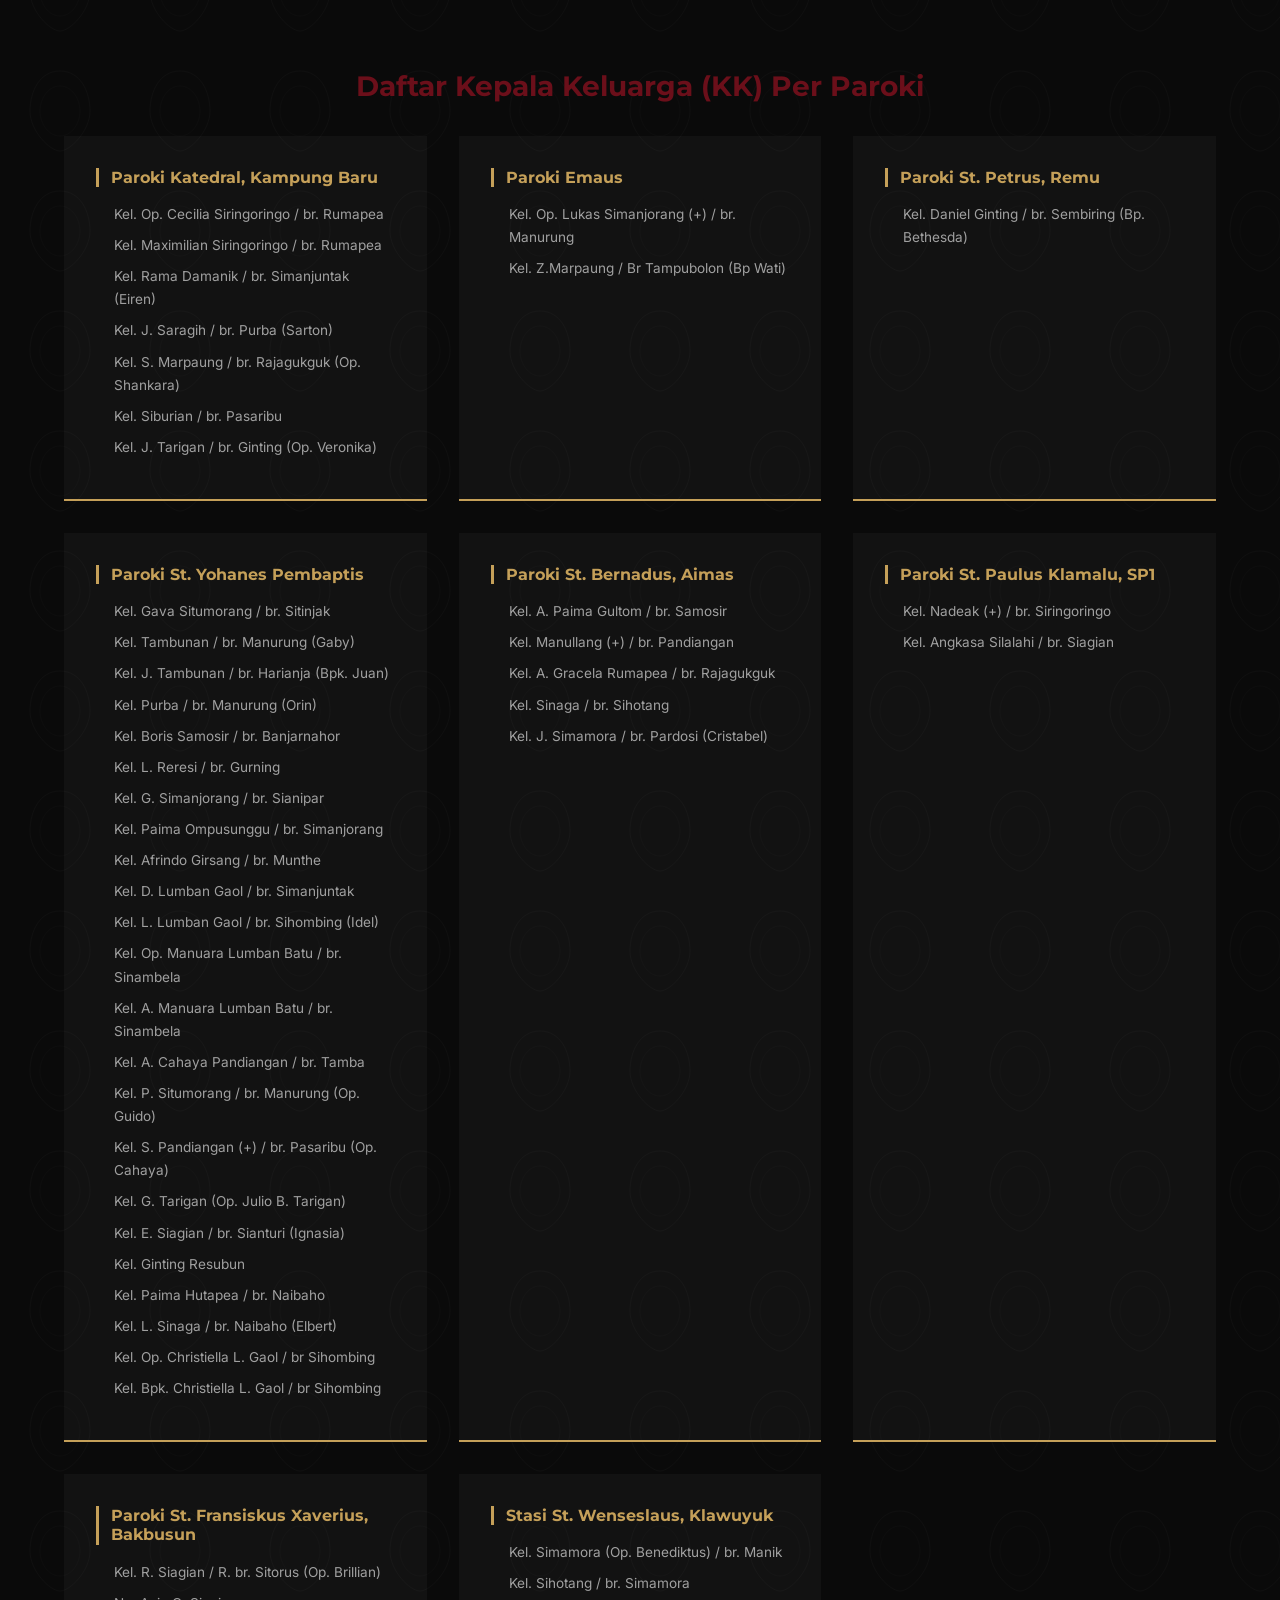
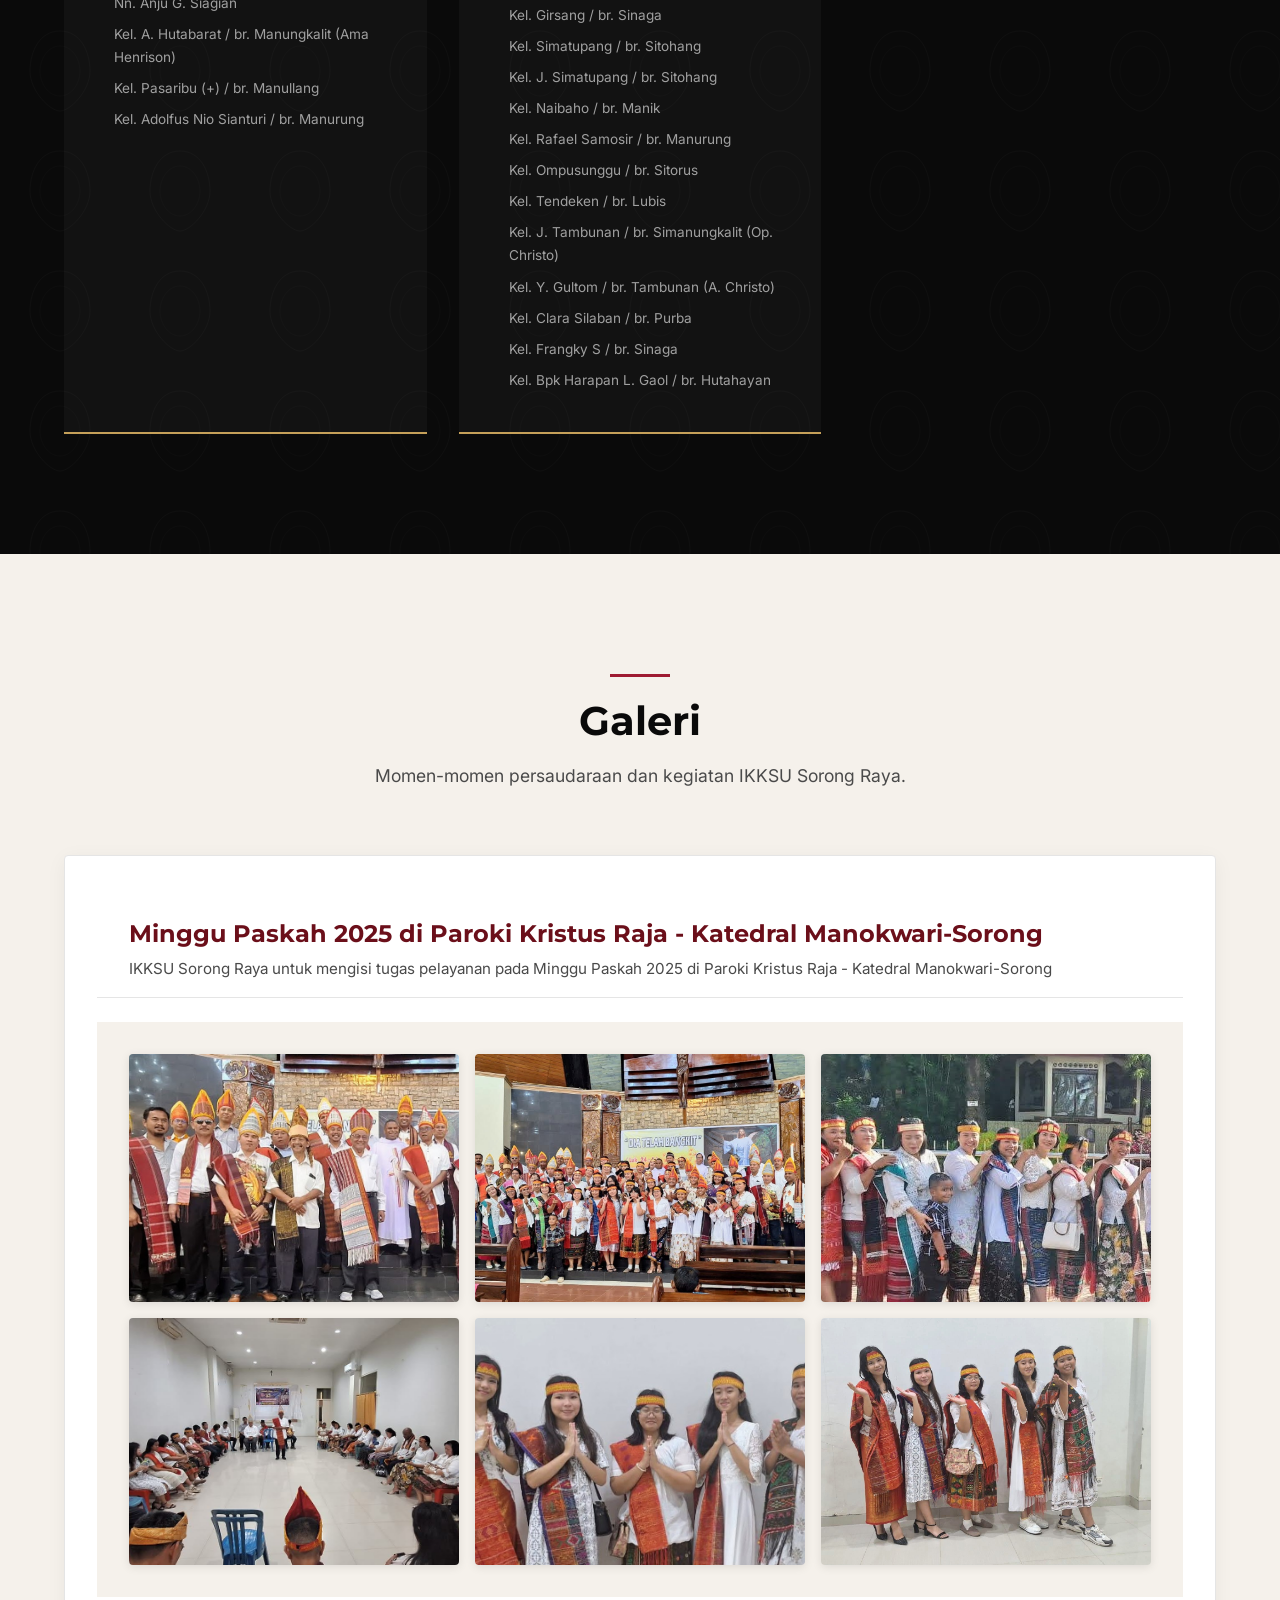
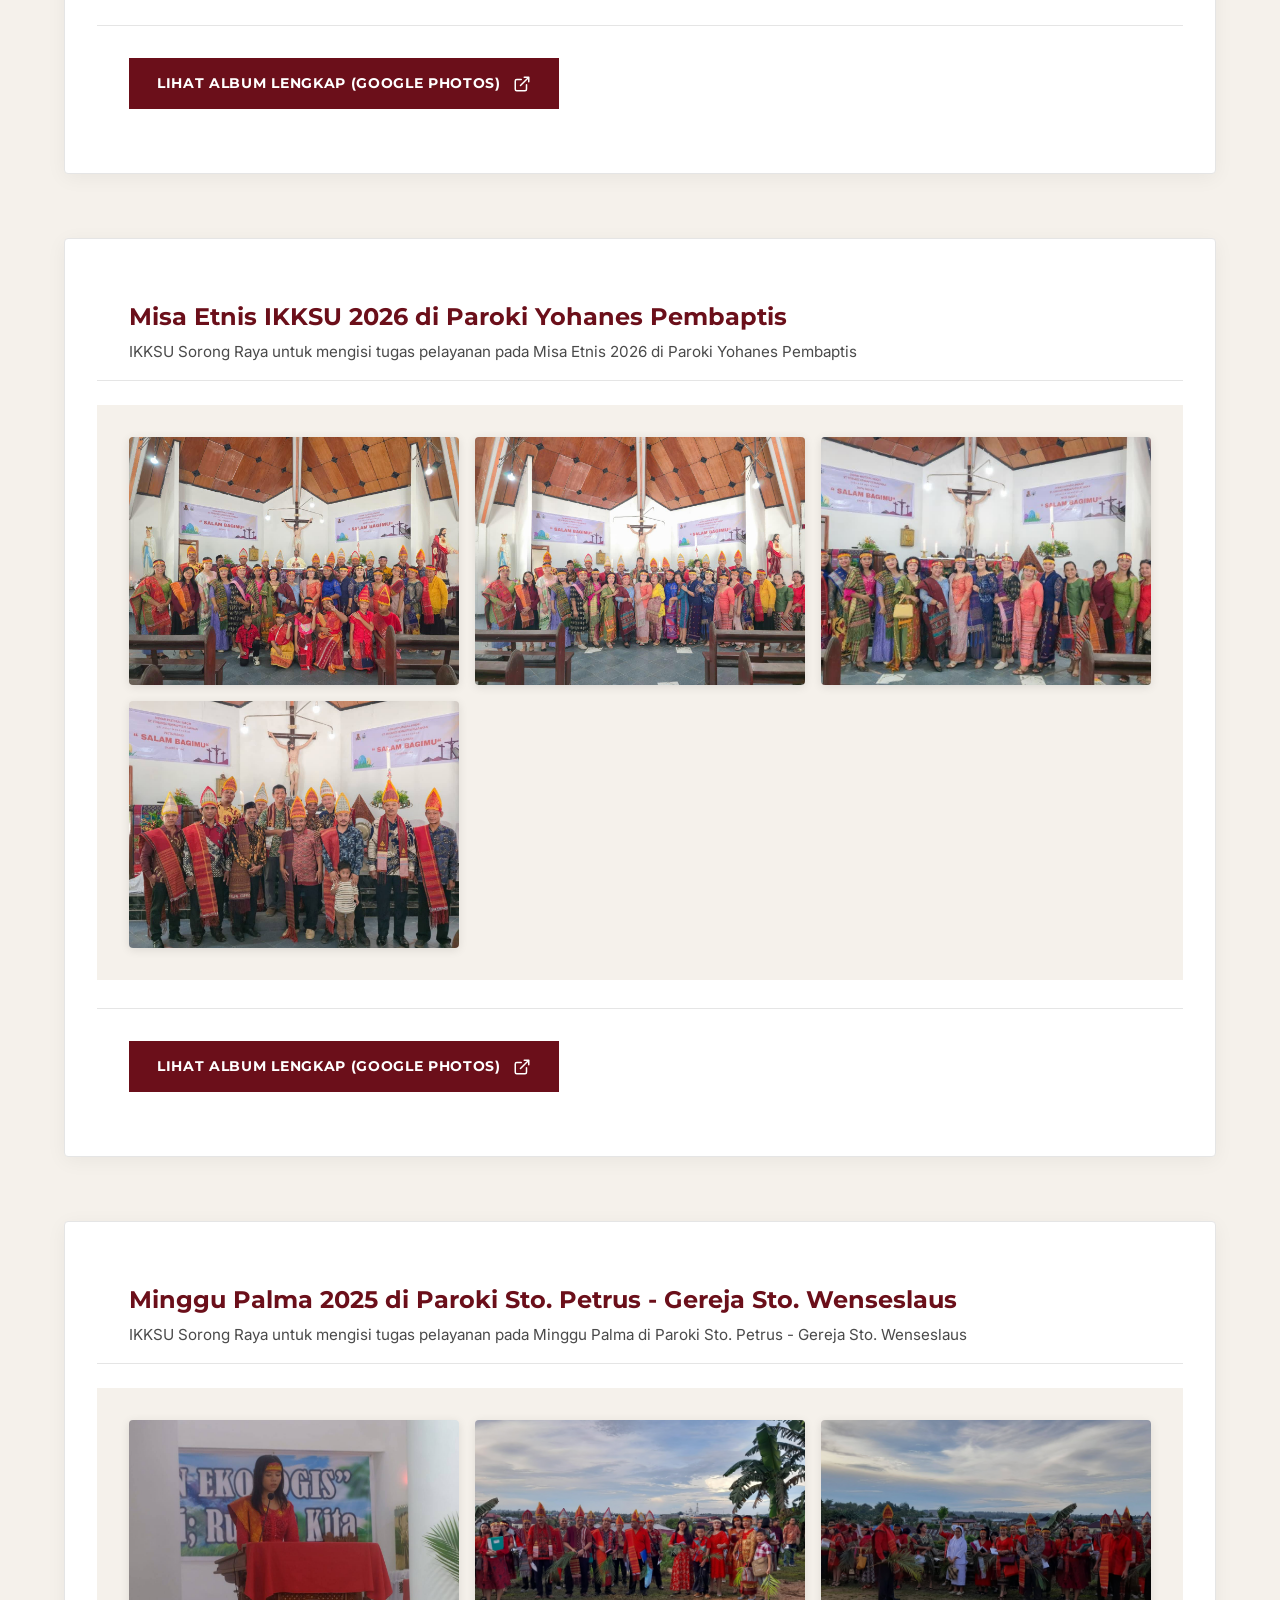
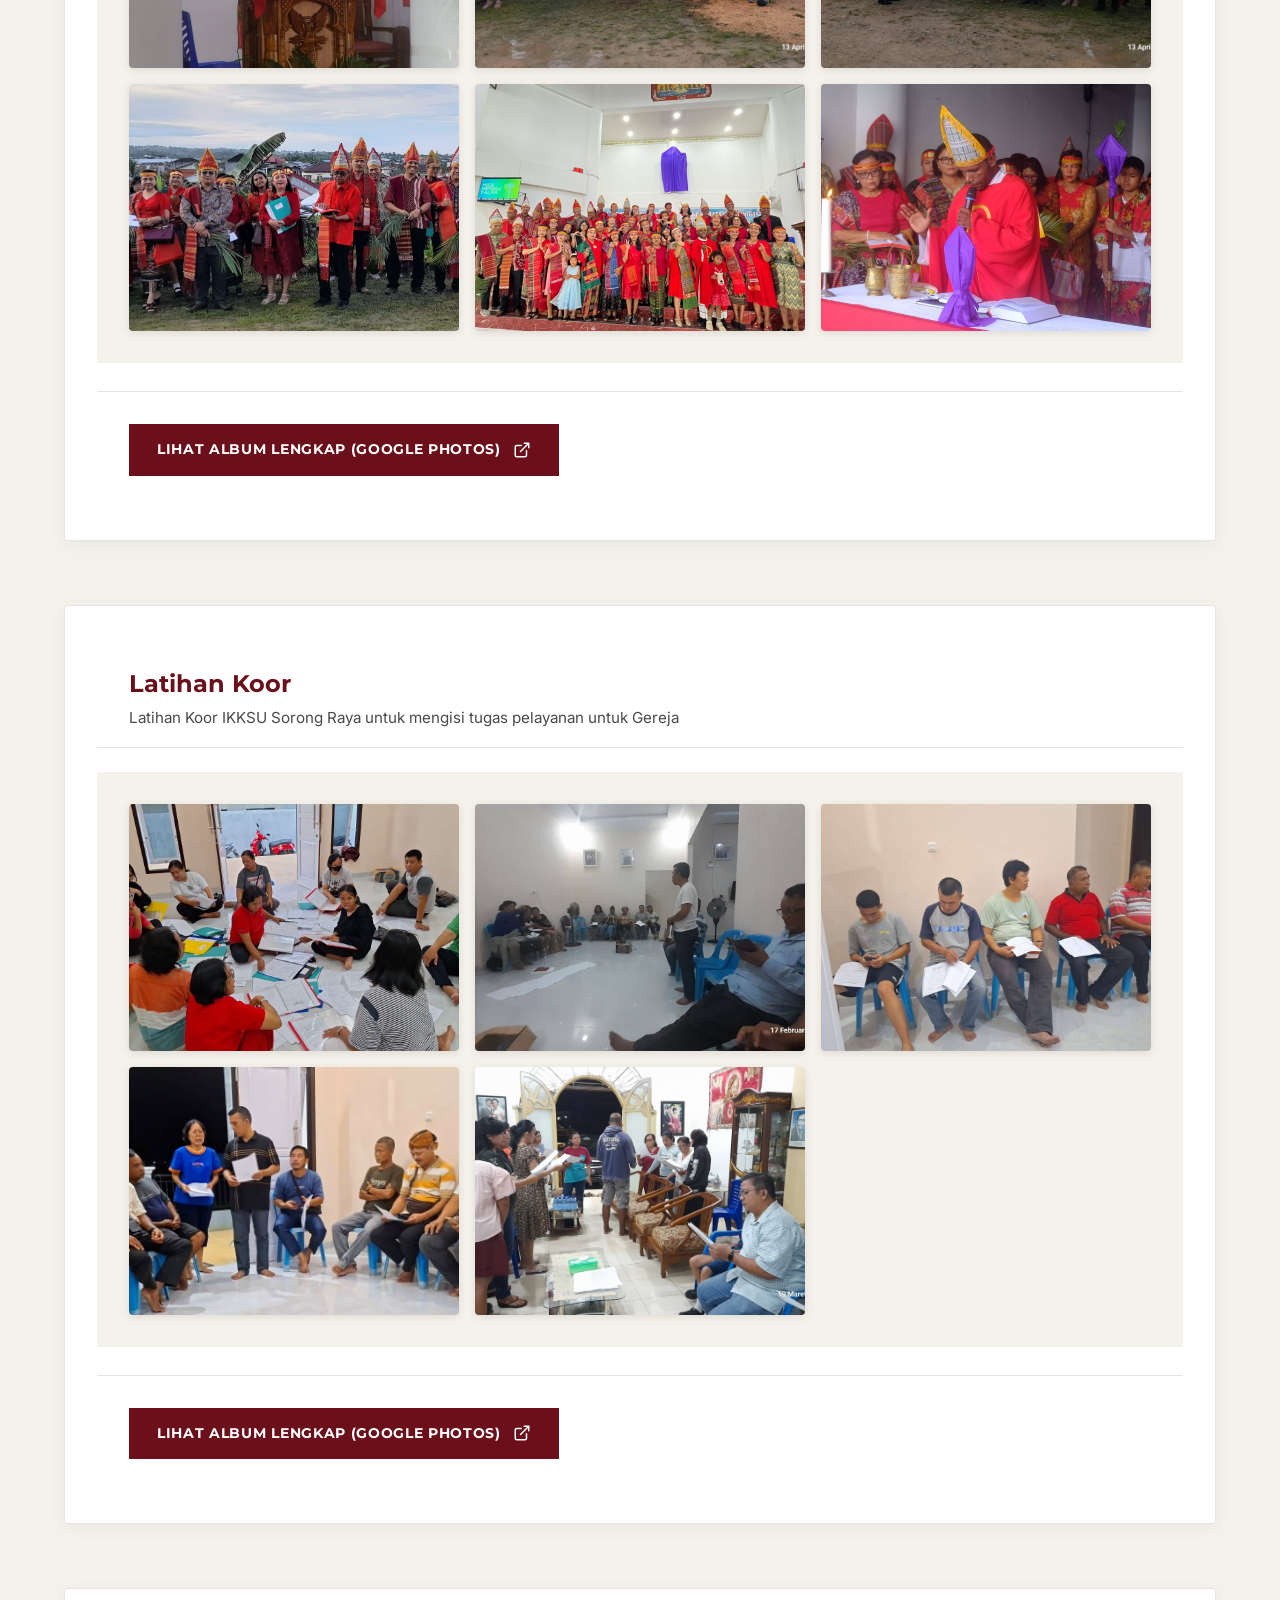
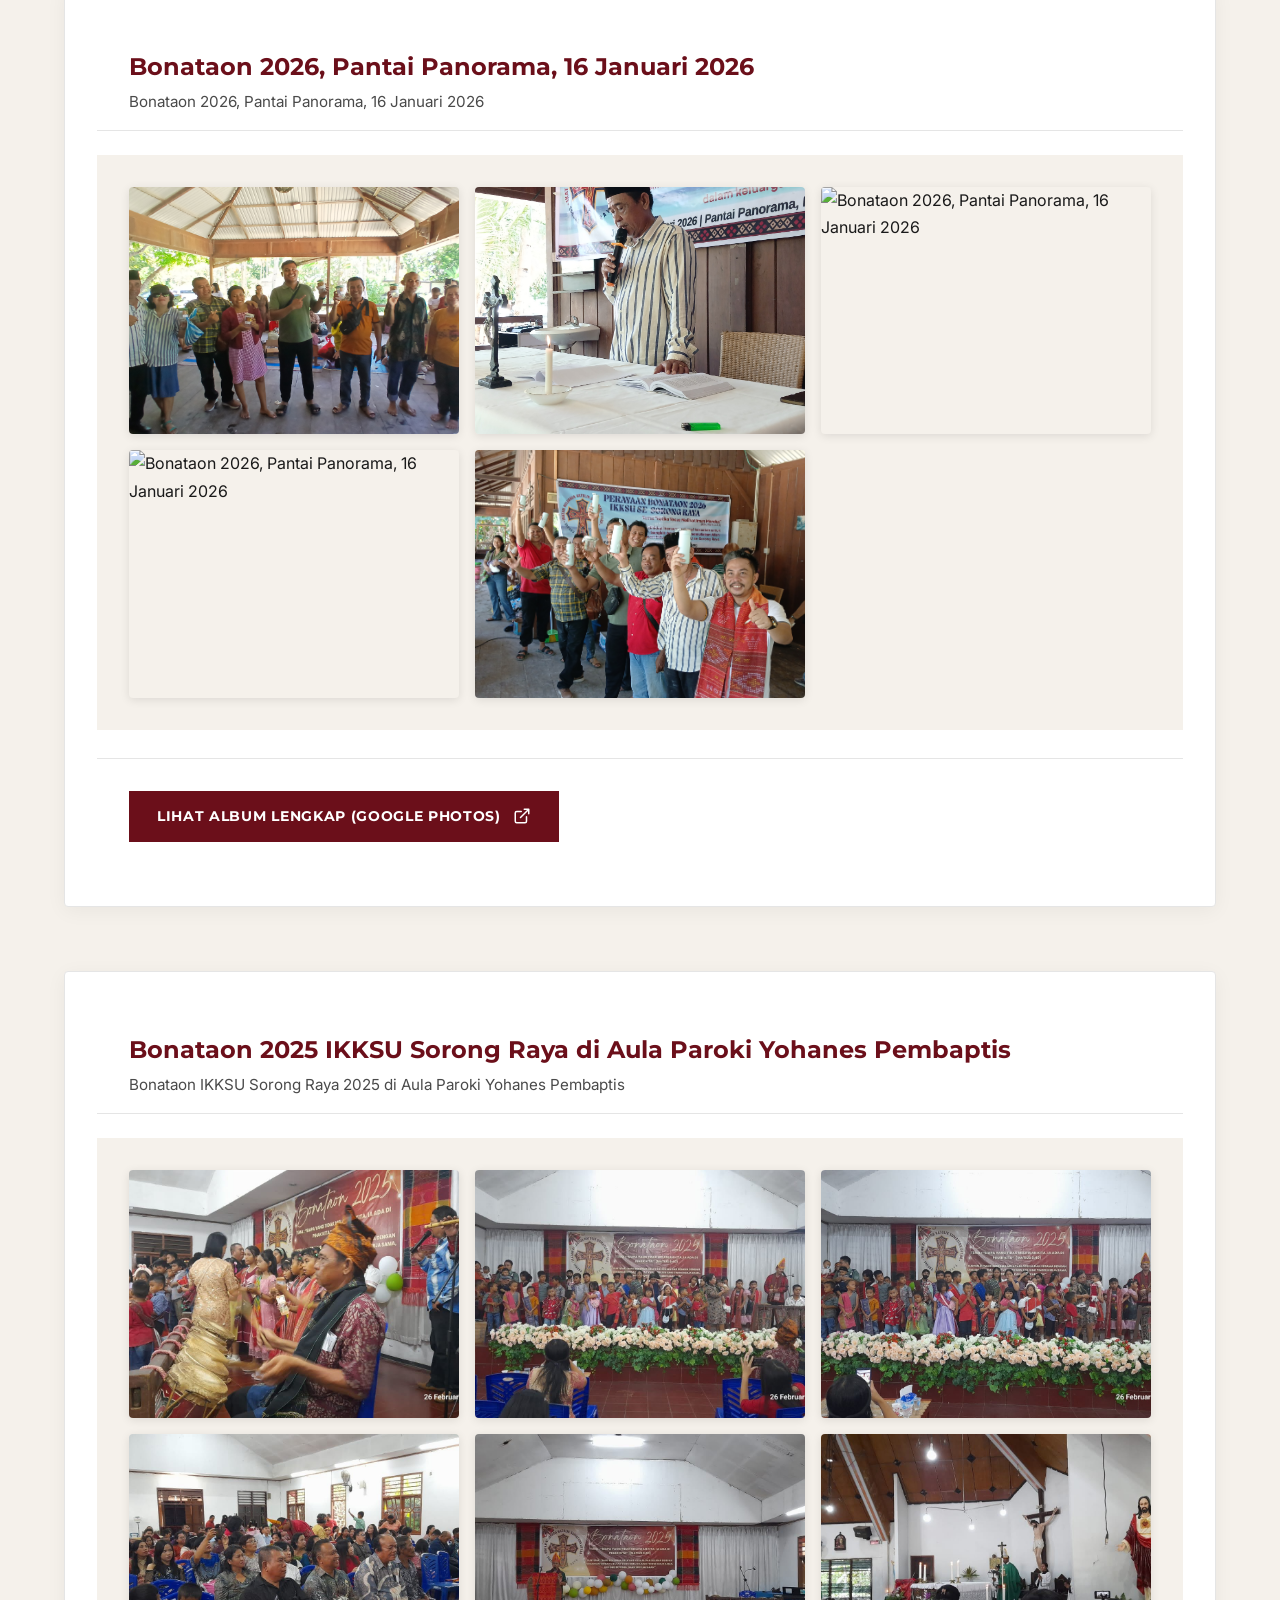
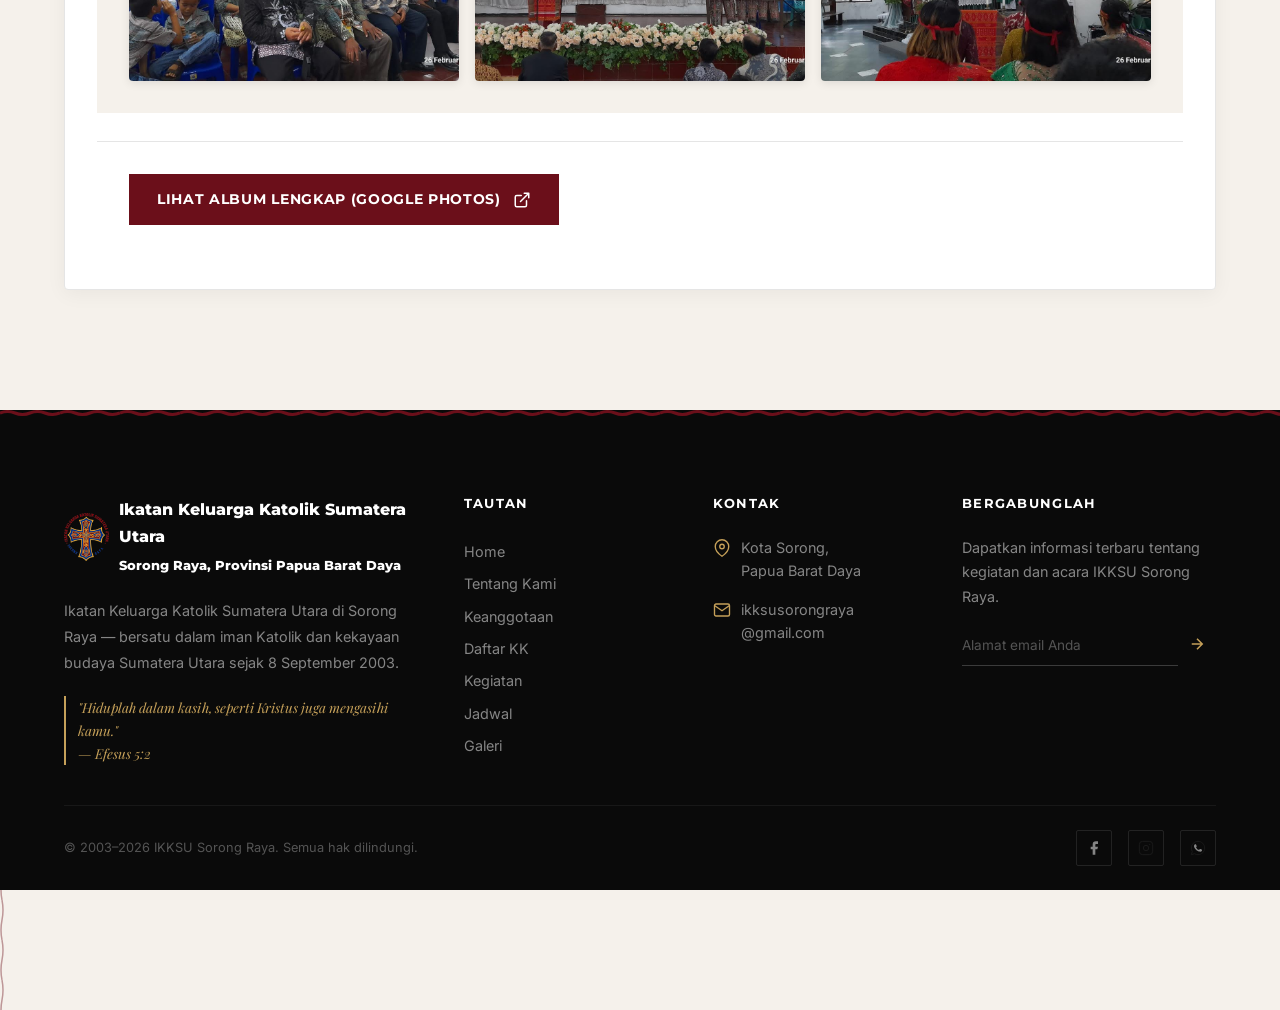
==== commit 59738578: "Add files via upload" ====
--- a/index.html
+++ b/index.html
@@ -343,13 +343,12 @@
                 <th>No</th>
                 <th>Pemimpin Ibadah</th>
                 <th>Waktu</th>
-                <th>Lokasi Pelaksanaan</th>
               </tr>
-                       <tbody id="jadwal-body">
+            </thead>
+            <tbody id="jadwal-body">
               <!-- Jadwal will be loaded here via dynamic-lists.js -->
-              <tr><td colspan="4" style="text-align:center;">Memuat jadwal...</td></tr>
+              <tr><td colspan="3" style="text-align:center;">Memuat jadwal...</td></tr>
             </tbody>
- </tbody>
           </table>
         </div>
         <p class="schedule-note"><strong>Catatan:</strong> Jika pemimpin ibadah berhalangan, mohon dikonfirmasikan kepada Ketua IKKSU dan segera mencari pengganti. Terimakasih.</p>
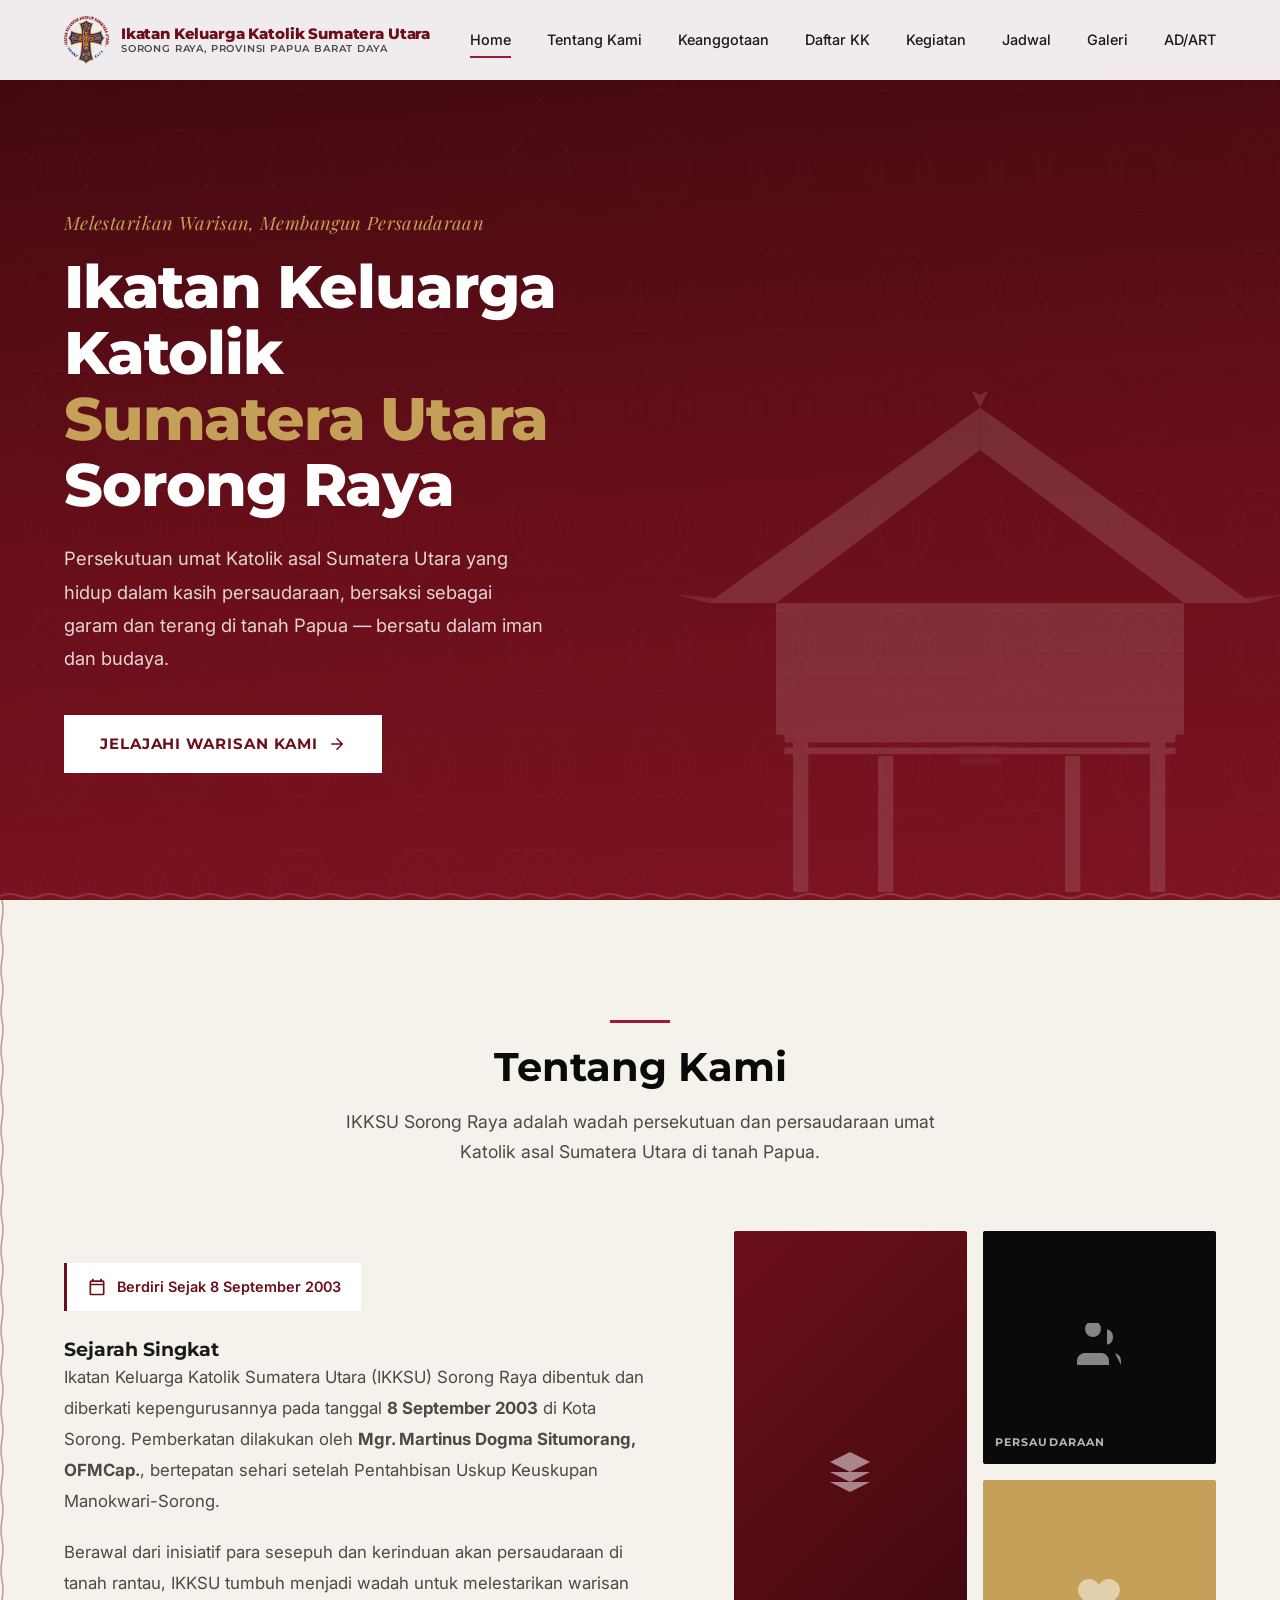
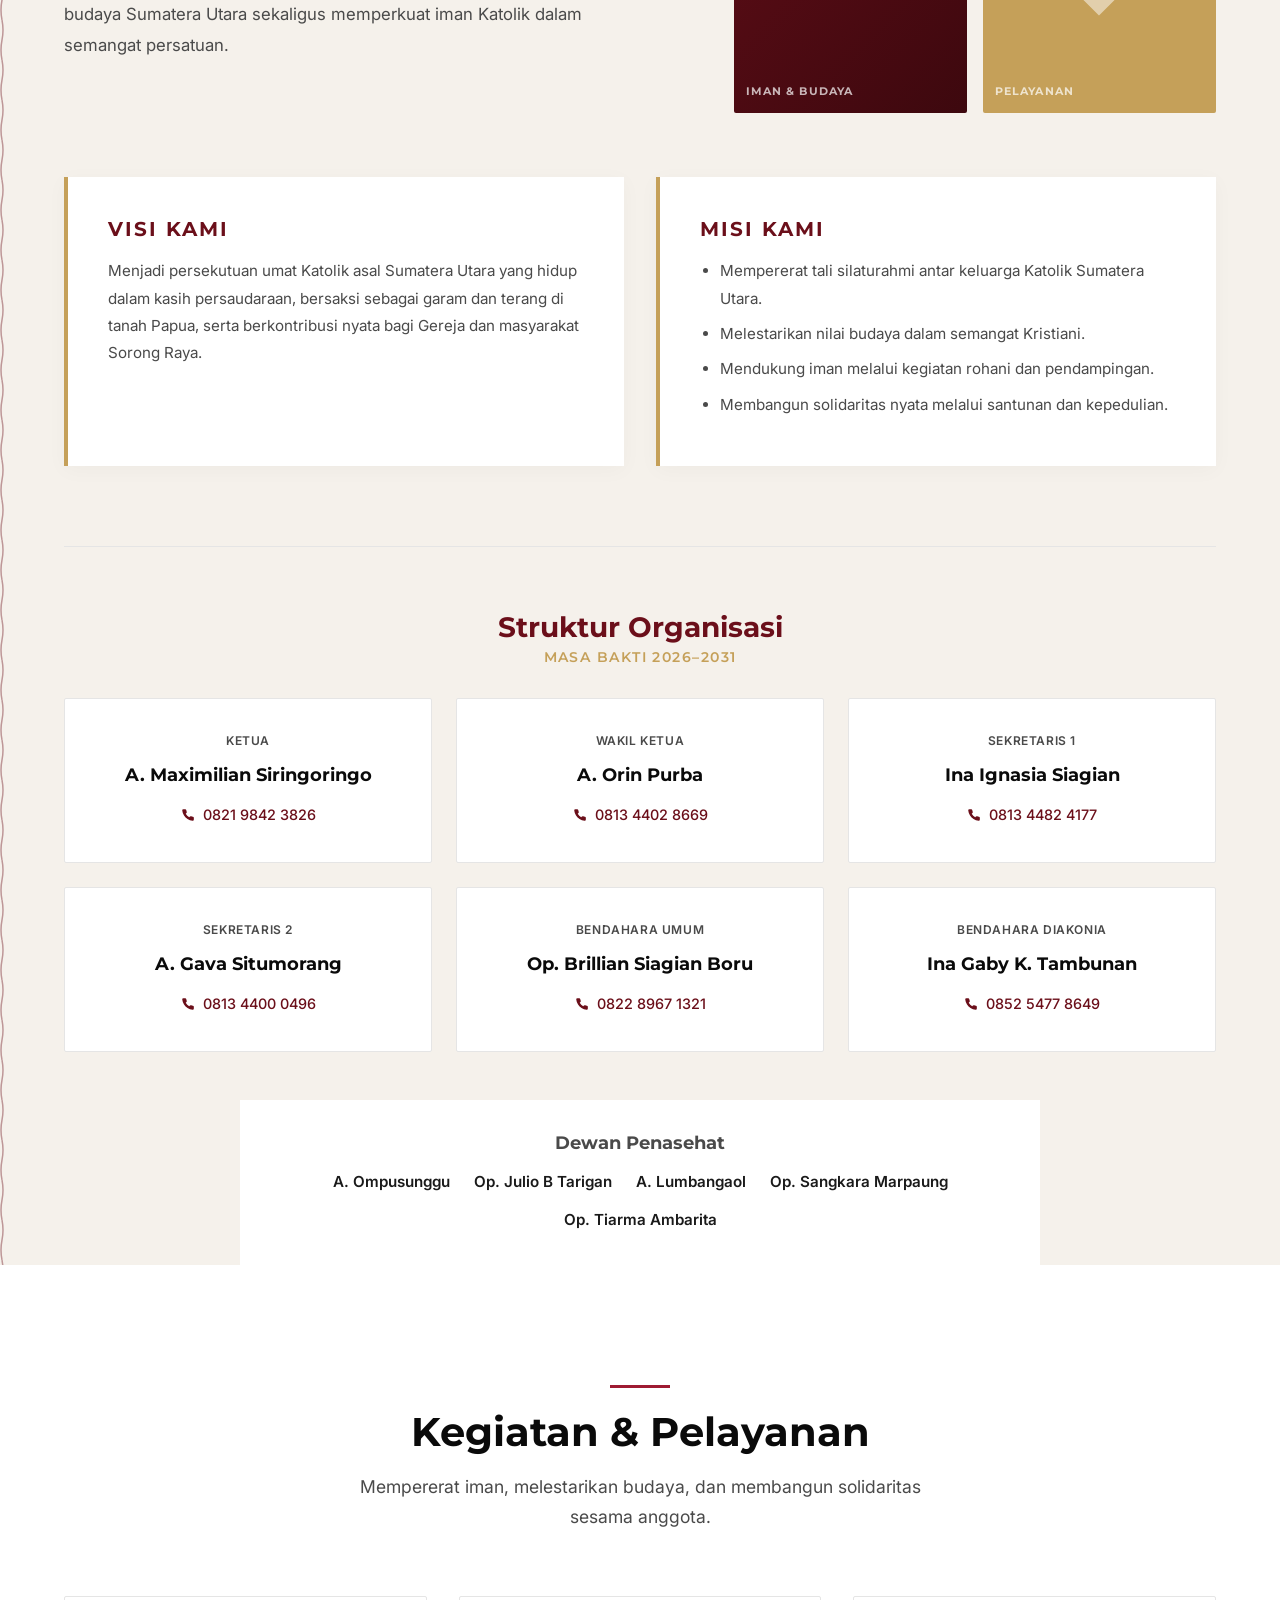
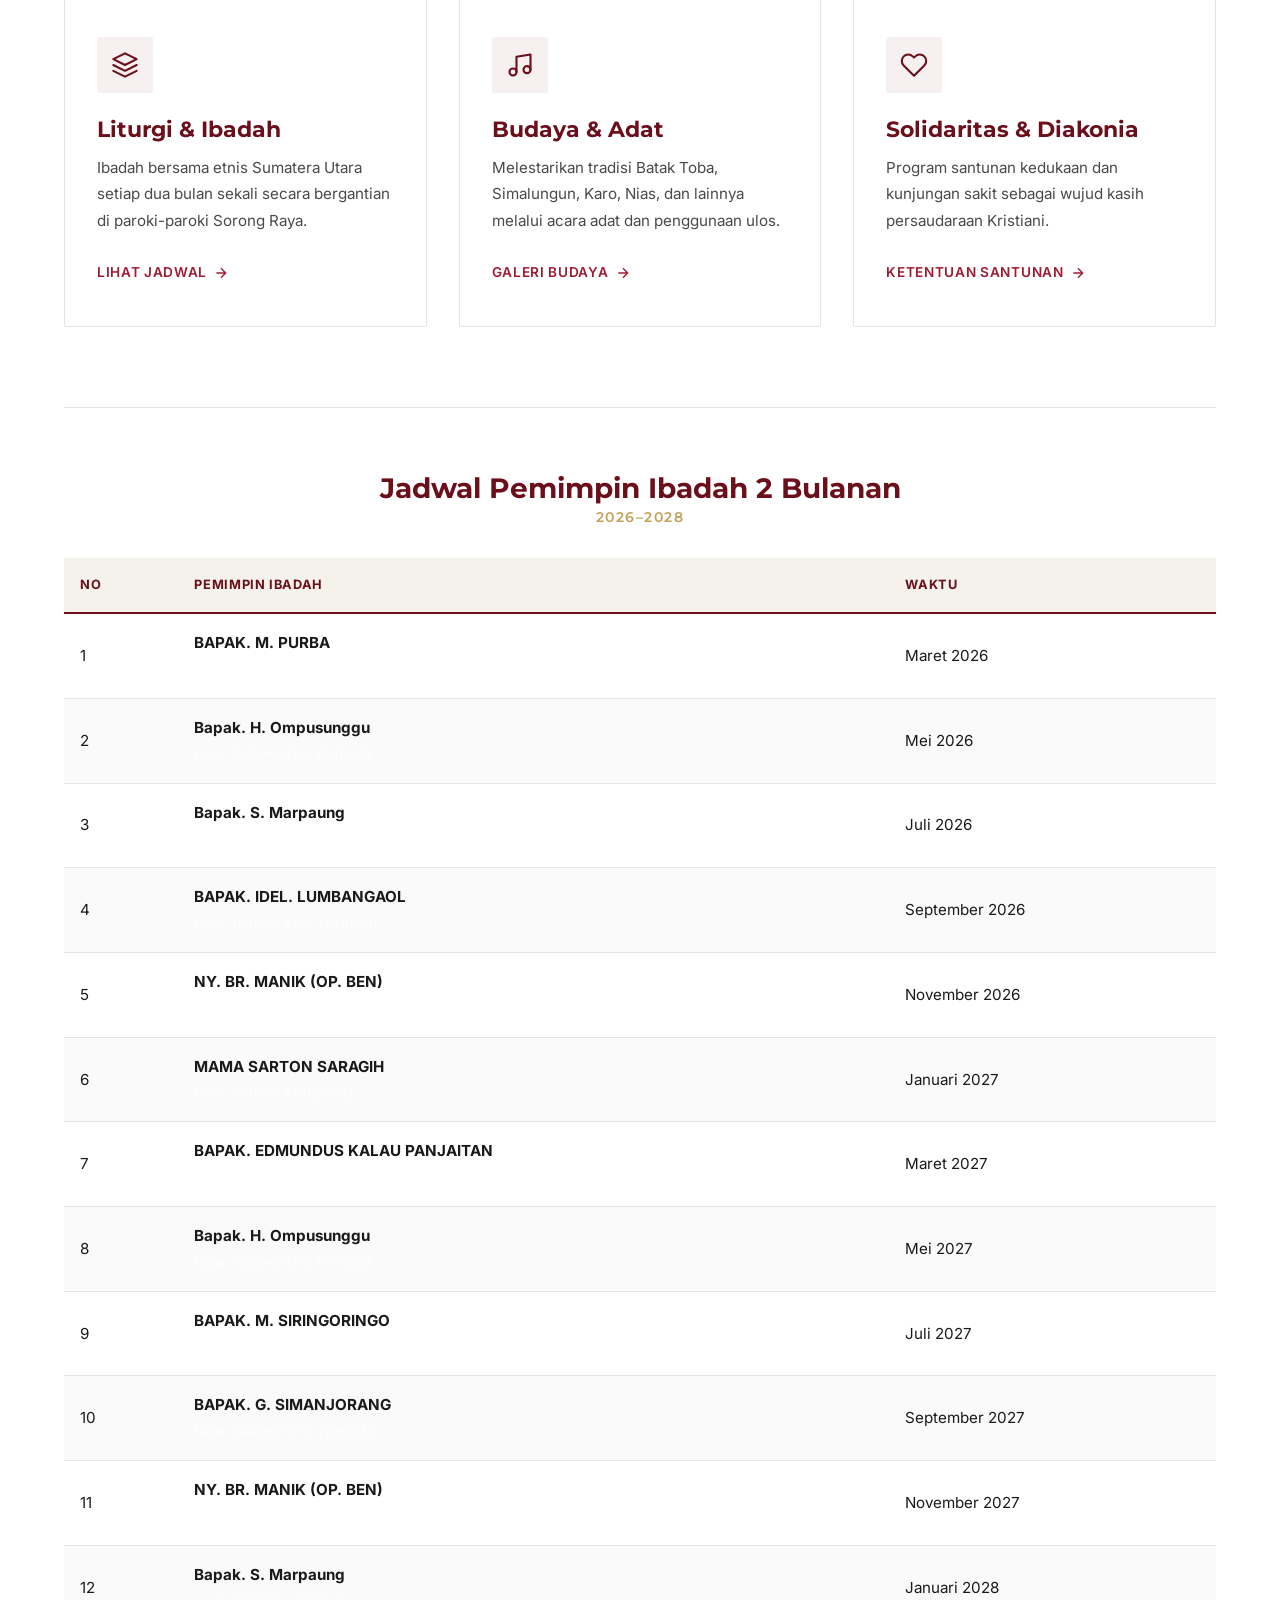
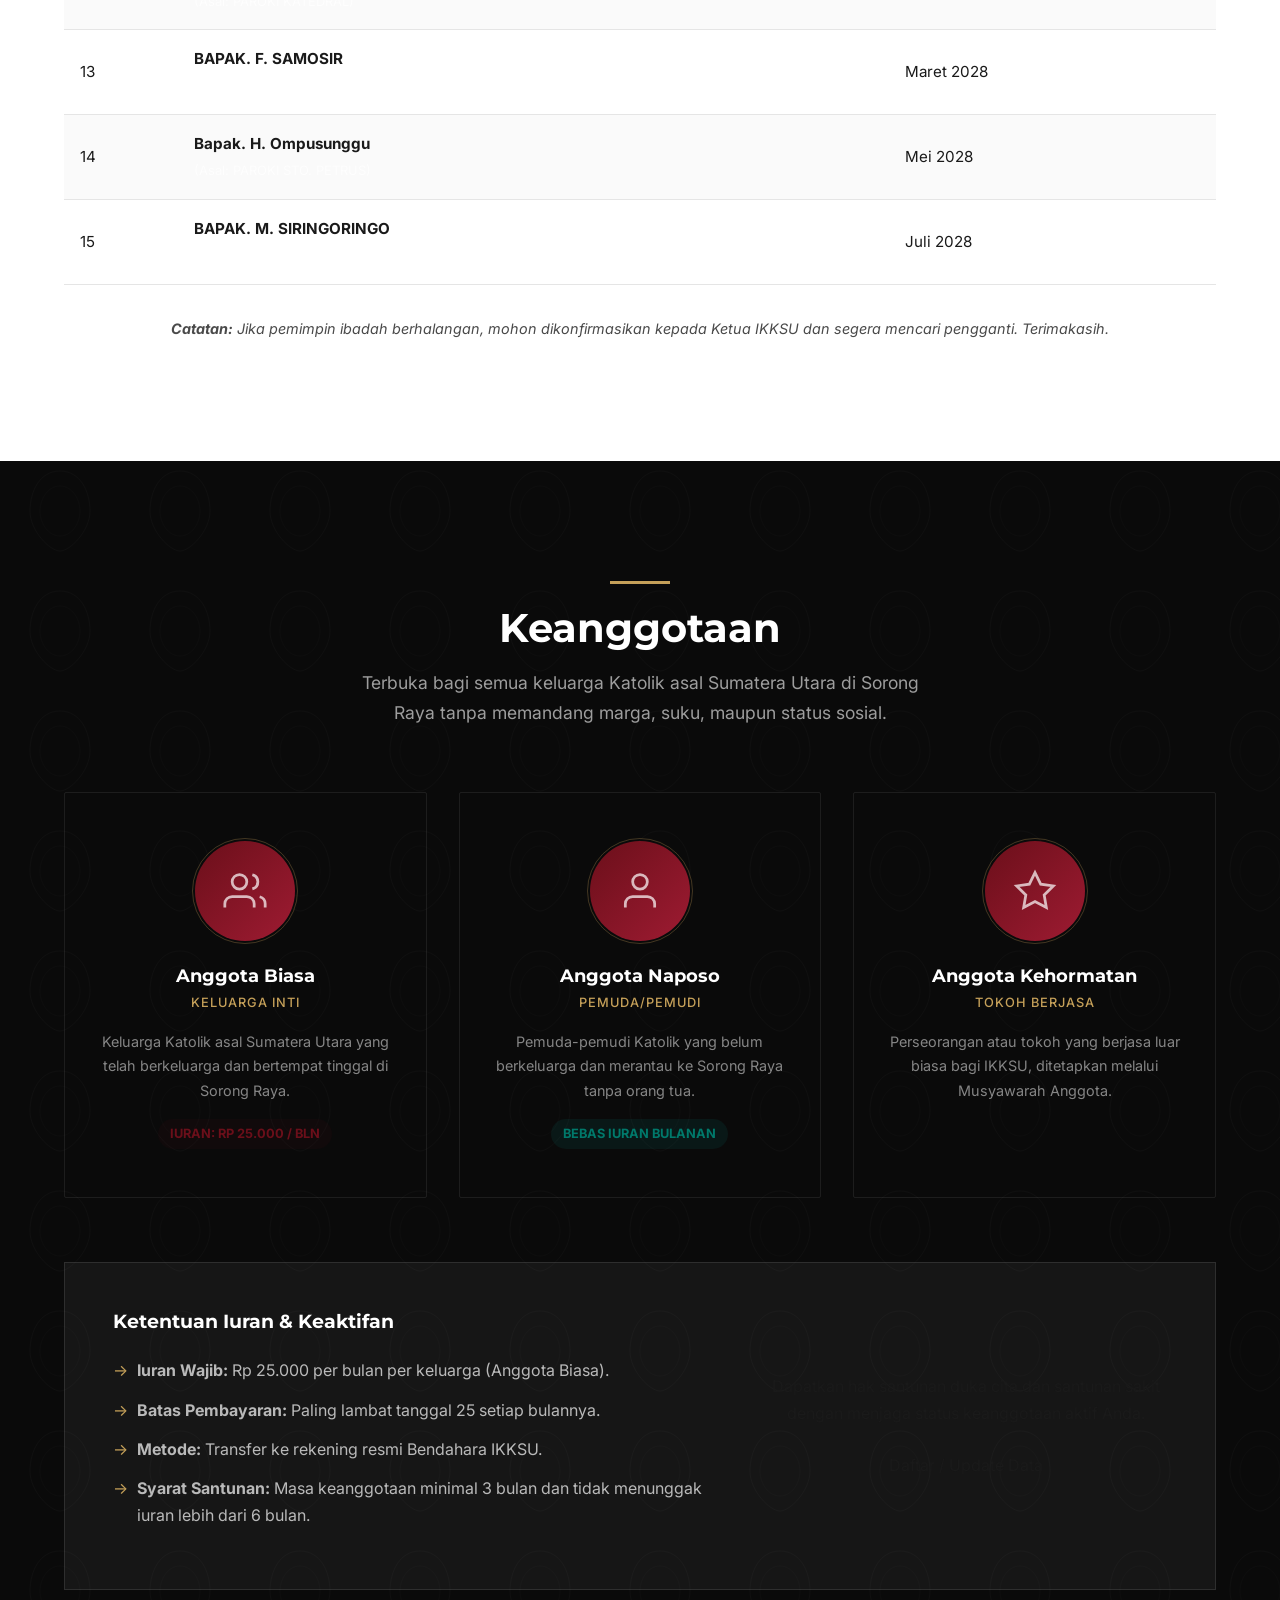
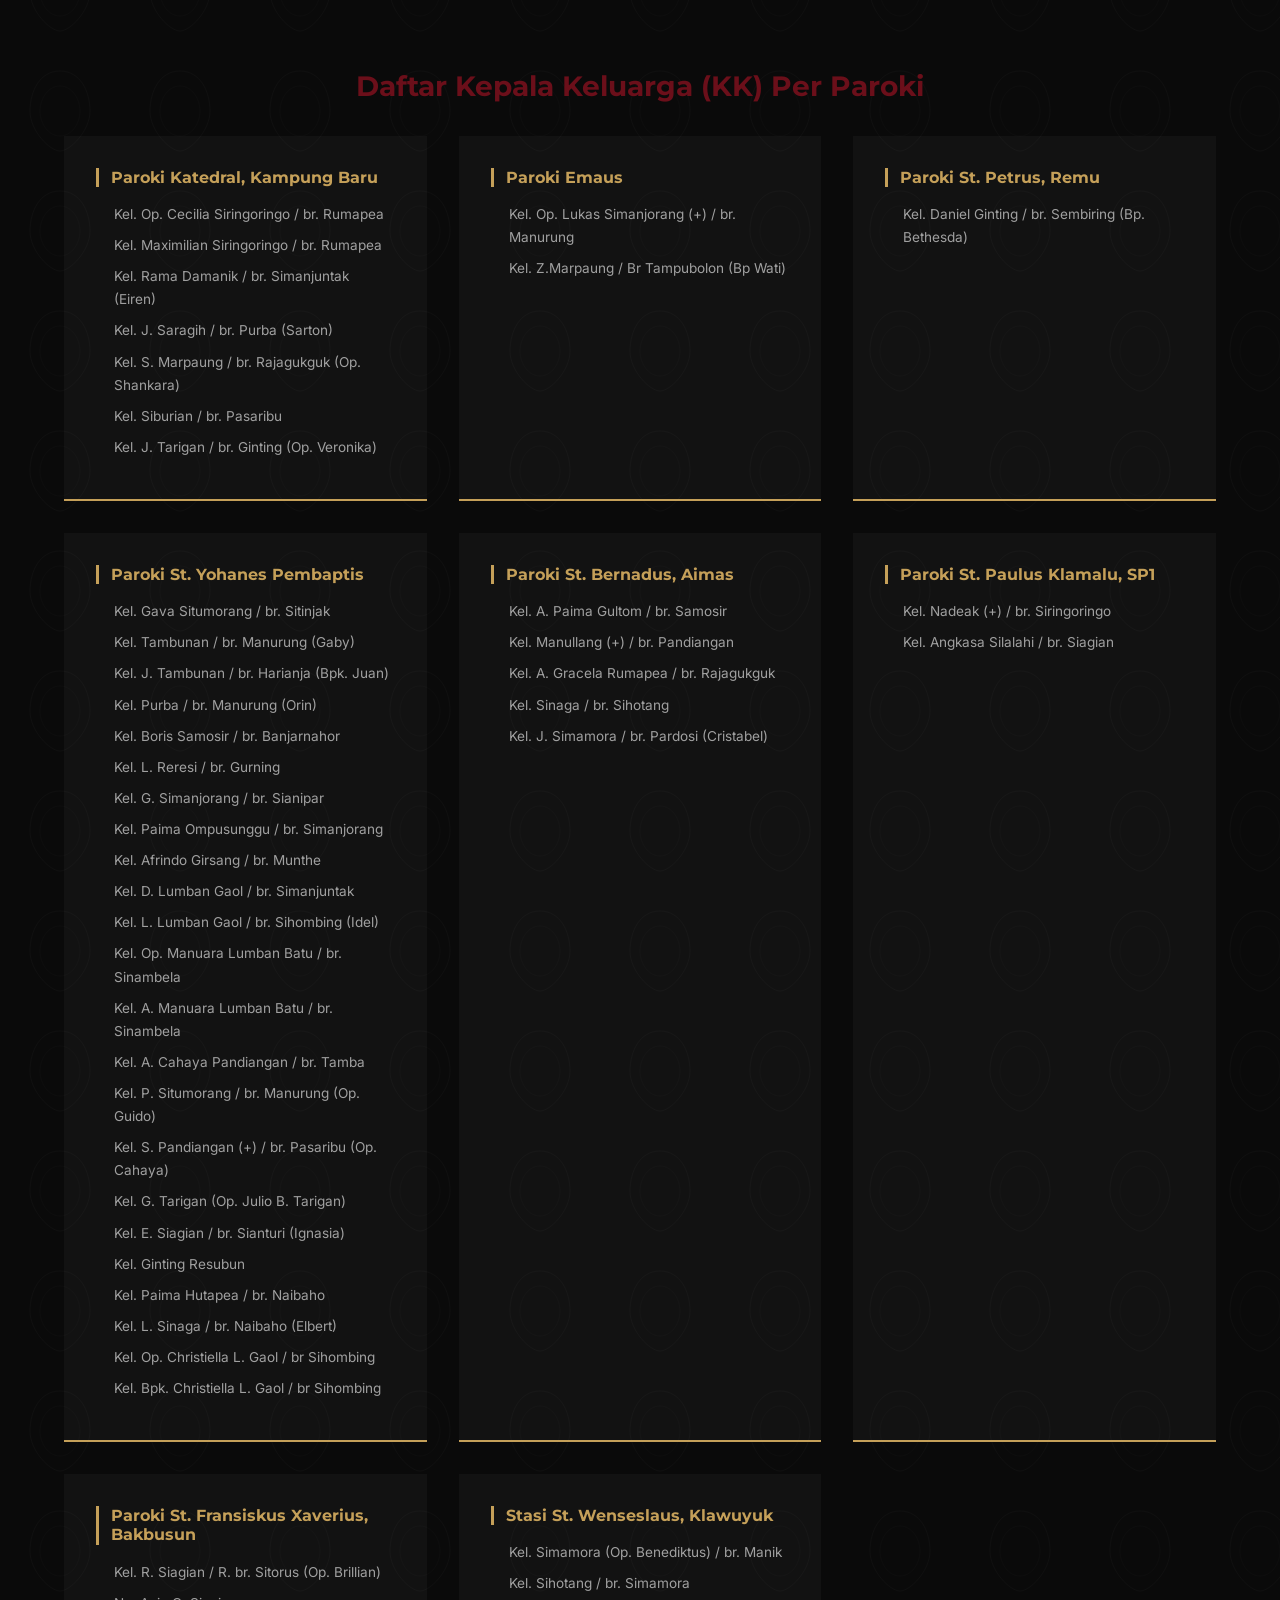
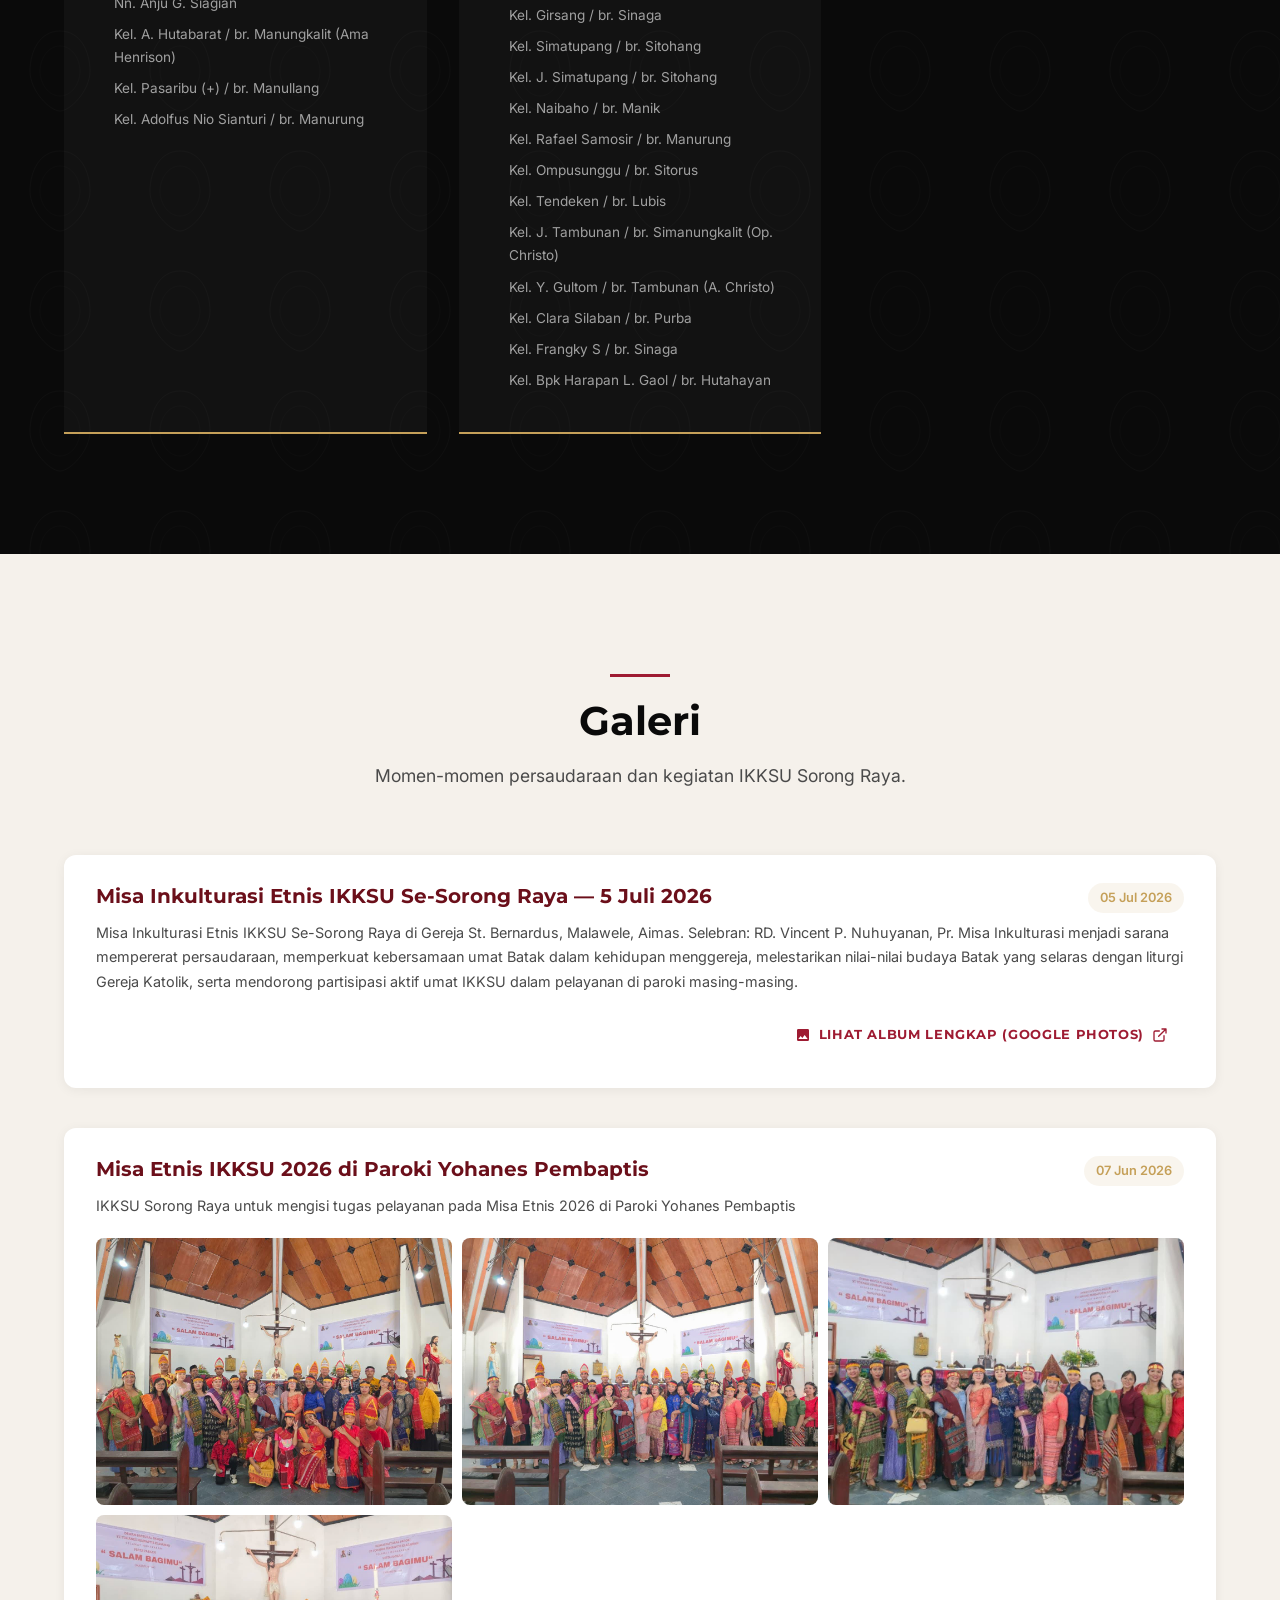
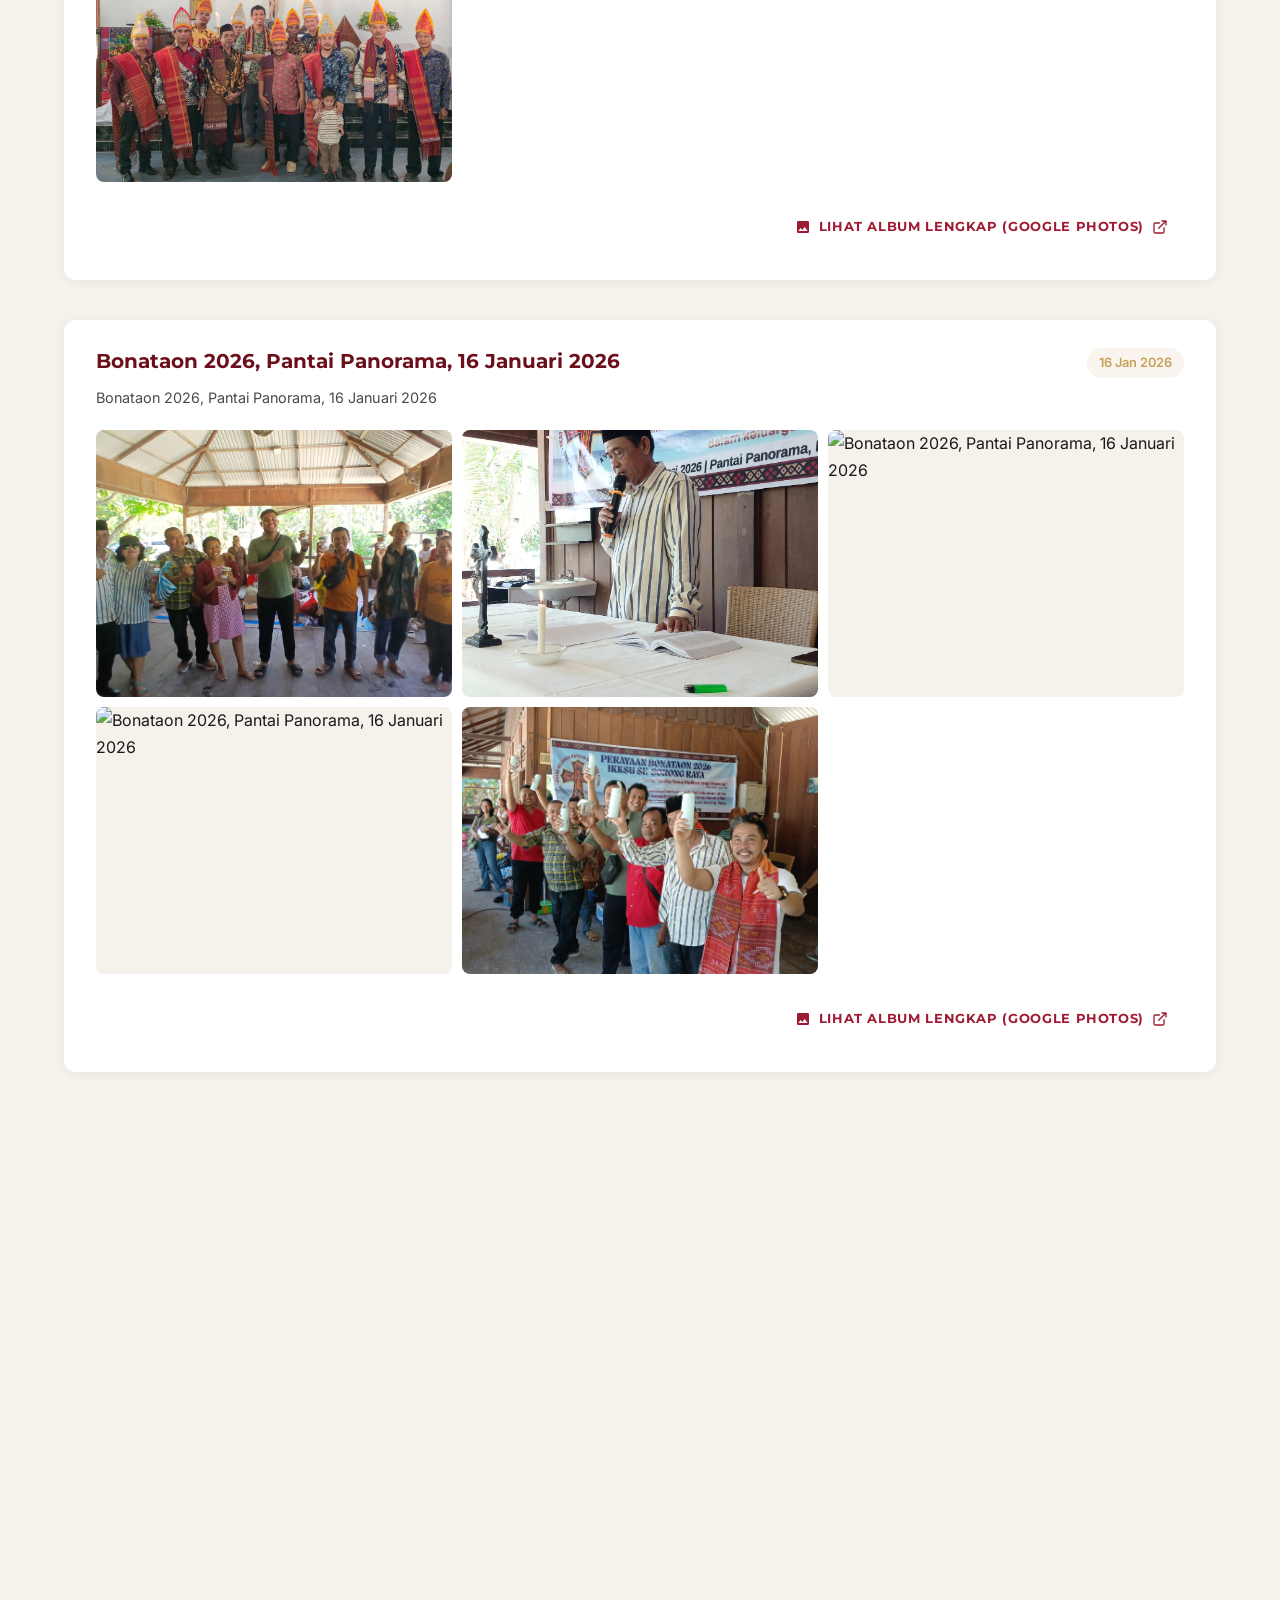
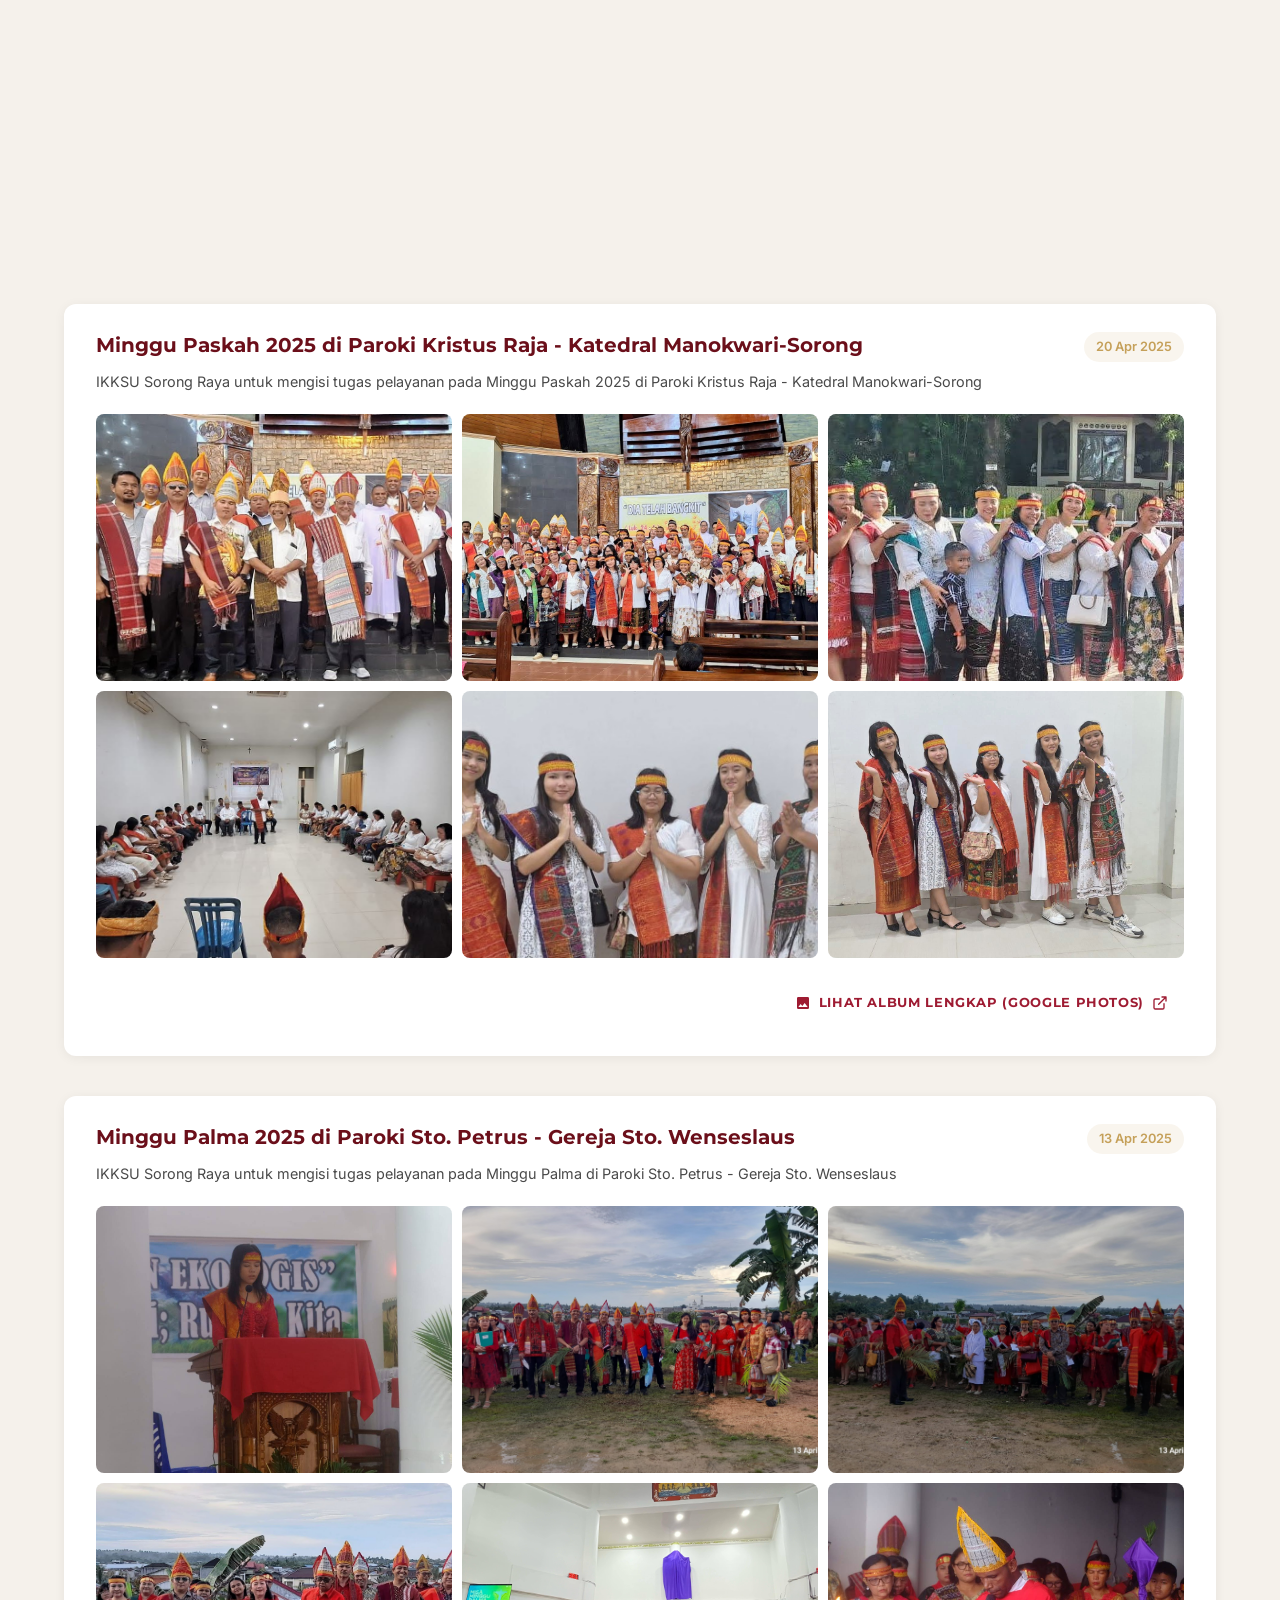
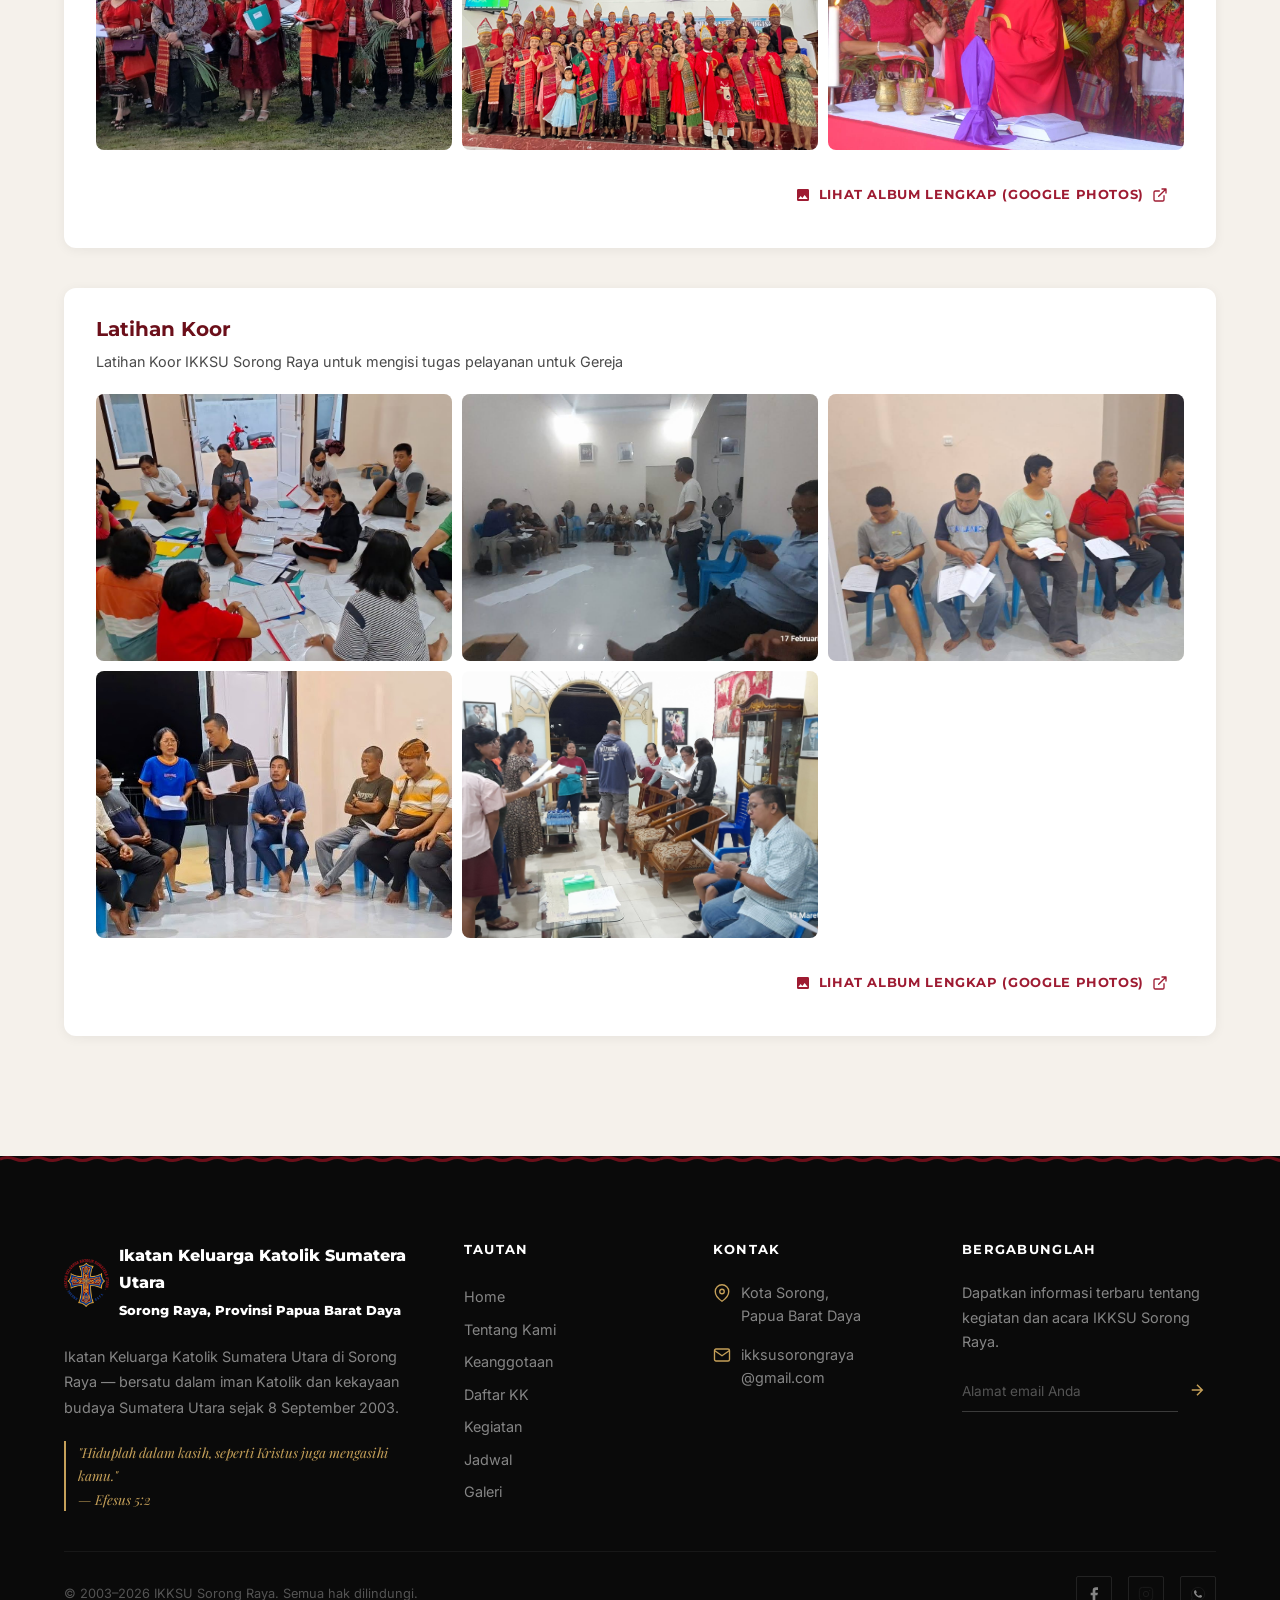
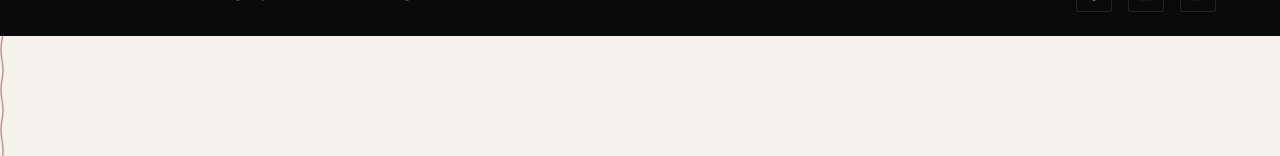
==== commit aa88449c: "1" ====
--- a/index.html
+++ b/index.html
@@ -462,6 +462,19 @@
         </div>
       </div>
     </div>
+
+    <!-- Lightbox -->
+    <div class="gallery-lightbox" id="gallery-lightbox">
+      <button class="lb-close" aria-label="Tutup">&times;</button>
+      <button class="lb-prev" aria-label="Sebelumnya">
+        <svg viewBox="0 0 24 24"><path d="M15 18l-6-6 6-6" fill="none" stroke="currentColor" stroke-width="2" stroke-linecap="round" stroke-linejoin="round"/></svg>
+      </button>
+      <button class="lb-next" aria-label="Berikutnya">
+        <svg viewBox="0 0 24 24"><path d="M9 18l6-6-6-6" fill="none" stroke="currentColor" stroke-width="2" stroke-linecap="round" stroke-linejoin="round"/></svg>
+      </button>
+      <span class="lb-counter"></span>
+      <img src="" alt="Foto Galeri">
+    </div>
   </section>
 
   <!-- ============================================
--- a/style.css
+++ b/style.css
@@ -834,59 +834,80 @@
 .dynamic-gallery {
   display: flex;
   flex-direction: column;
-  gap: 48px;
+  gap: 40px;
 }
 
 /* --- Album Card --- */
 .album-card {
   background: var(--pure-white);
-  border: 1px solid var(--border-light);
-  border-radius: 4px;
+  border-radius: 12px;
   overflow: hidden;
-  transition: border-color var(--transition-normal), box-shadow var(--transition-normal);
+  box-shadow: 0 2px 12px rgba(0, 0, 0, 0.06);
+  transition: box-shadow var(--transition-normal), transform var(--transition-normal);
 }
 
 .album-card:hover {
-  border-color: rgba(107, 15, 26, 0.25);
-  box-shadow: 0 8px 32px rgba(0, 0, 0, 0.08);
+  box-shadow: 0 8px 32px rgba(0, 0, 0, 0.1);
+  transform: translateY(-2px);
 }
 
 /* --- Album Content --- */
 .album-content {
-  padding: 32px;
+  padding: 28px 32px 32px;
 }
 
 /* --- Album Header --- */
 .album-header {
-  margin-bottom: 24px;
-}
-
-.album-header h3 {
+  margin-bottom: 20px;
+}
+
+.album-title-row {
+  display: flex;
+  align-items: flex-start;
+  justify-content: space-between;
+  gap: 16px;
+  flex-wrap: wrap;
+}
+
+.album-title-row h3 {
   font-family: var(--font-heading);
-  font-size: 1.4rem;
+  font-size: 1.25rem;
   font-weight: 700;
   color: var(--batak-maroon);
-  margin-bottom: 8px;
-}
-
-.album-header p {
-  font-size: 0.95rem;
+  line-height: 1.3;
+  flex: 1;
+}
+
+.album-date {
+  font-size: 0.8rem;
+  font-weight: 600;
+  color: var(--muted-gold);
+  background: rgba(197, 160, 89, 0.1);
+  padding: 4px 12px;
+  border-radius: 99px;
+  white-space: nowrap;
+  flex-shrink: 0;
+}
+
+.album-desc {
+  font-size: 0.9rem;
   color: var(--text-secondary);
   line-height: 1.7;
+  margin-top: 8px;
 }
 
 /* --- Highlights Grid --- */
 .highlights-grid {
   display: grid;
   grid-template-columns: repeat(3, 1fr);
-  gap: 12px;
-  margin-bottom: 28px;
+  gap: 10px;
+  margin-bottom: 24px;
 }
 
 .highlight-item {
   position: relative;
   aspect-ratio: 4 / 3;
-  border-radius: 4px;
+  border-radius: 8px;
   overflow: hidden;
   background: var(--warm-ivory);
   cursor: pointer;
@@ -896,19 +917,18 @@
   width: 100%;
   height: 100%;
   object-fit: cover;
-  transition: transform var(--transition-slow);
+  transition: transform 0.4s ease;
 }
 
 .highlight-item:hover img {
-  transform: scale(1.05);
-}
-
-/* Subtle overlay on hover */
+  transform: scale(1.08);
+}
+
 .highlight-item::after {
   content: '';
   position: absolute;
   inset: 0;
-  background: linear-gradient(to top, rgba(107, 15, 26, 0.2) 0%, transparent 50%);
+  background: linear-gradient(to top, rgba(107, 15, 26, 0.15) 0%, transparent 50%);
   opacity: 0;
   transition: opacity var(--transition-normal);
   pointer-events: none;
@@ -918,10 +938,12 @@
   opacity: 1;
 }
 
+.highlight-item:active img {
+  transform: scale(0.97);
+}
+
 /* --- Album Footer --- */
 .album-footer {
-  padding-top: 4px;
-  border-top: 1px solid var(--border-light);
   display: flex;
   justify-content: flex-end;
 }
@@ -936,40 +958,47 @@
   color: var(--gorga-red);
   text-transform: uppercase;
   letter-spacing: 0.05em;
-  padding: 12px 0;
-  transition: color var(--transition-fast);
+  padding: 10px 16px;
+  border-radius: 6px;
+  transition: background var(--transition-fast), color var(--transition-fast);
 }
 
 .btn-album:hover {
+  background: rgba(158, 27, 50, 0.06);
   color: var(--batak-maroon);
 }
 
 .btn-album svg {
+  transition: transform var(--transition-fast);
+}
+
+.btn-album svg.btn-arrow {
   stroke: currentColor;
   fill: none;
   stroke-width: 2;
   stroke-linecap: round;
   stroke-linejoin: round;
-  transition: transform var(--transition-fast);
-}
-
-.btn-album:hover svg {
+}
+
+.btn-album:hover svg.btn-arrow {
   transform: translateX(3px);
 }
 
-/* --- Lightbox (image click to enlarge) --- */
+/* --- Lightbox --- */
 .gallery-lightbox {
   position: fixed;
   inset: 0;
   z-index: 2000;
-  background: rgba(0, 0, 0, 0.92);
+  background: rgba(0, 0, 0, 0.94);
   display: flex;
   align-items: center;
   justify-content: center;
   opacity: 0;
   pointer-events: none;
-  transition: opacity var(--transition-normal);
+  transition: opacity 0.3s ease;
   cursor: zoom-out;
+  -webkit-user-select: none;
+  user-select: none;
 }
 
 .gallery-lightbox.active {
@@ -979,10 +1008,80 @@
 
 .gallery-lightbox img {
   max-width: 90vw;
-  max-height: 90vh;
+  max-height: 85vh;
   object-fit: contain;
-  border-radius: 4px;
-  box-shadow: 0 16px 64px rgba(0, 0, 0, 0.5);
+  border-radius: 6px;
+  box-shadow: 0 20px 80px rgba(0, 0, 0, 0.6);
+}
+
+.lb-close {
+  position: absolute;
+  top: 16px;
+  right: 16px;
+  width: 44px;
+  height: 44px;
+  background: rgba(255,255,255,0.1);
+  border: none;
+  color: #fff;
+  font-size: 1.6rem;
+  cursor: pointer;
+  border-radius: 50%;
+  display: flex;
+  align-items: center;
+  justify-content: center;
+  transition: background var(--transition-fast);
+  z-index: 10;
+}
+
+.lb-close:hover {
+  background: rgba(255,255,255,0.2);
+}
+
+.lb-prev,
+.lb-next {
+  position: absolute;
+  top: 50%;
+  transform: translateY(-50%);
+  width: 48px;
+  height: 48px;
+  background: rgba(255,255,255,0.1);
+  border: none;
+  color: #fff;
+  cursor: pointer;
+  border-radius: 50%;
+  display: flex;
+  align-items: center;
+  justify-content: center;
+  transition: background var(--transition-fast);
+  z-index: 10;
+}
+
+.lb-prev { left: 16px; }
+.lb-next { right: 16px; }
+
+.lb-prev:hover,
+.lb-next:hover {
+  background: rgba(255,255,255,0.25);
+}
+
+.lb-prev svg,
+.lb-next svg {
+  width: 24px;
+  height: 24px;
+}
+
+.lb-counter {
+  position: absolute;
+  bottom: 20px;
+  left: 50%;
+  transform: translateX(-50%);
+  font-size: 0.85rem;
+  color: rgba(255,255,255,0.5);
+  font-weight: 500;
+  z-index: 10;
+  background: rgba(0,0,0,0.4);
+  padding: 4px 14px;
+  border-radius: 99px;
 }
 
 /* --- btn-primary (kept for reuse) --- */
@@ -1261,15 +1360,6 @@
     grid-template-columns: repeat(2, 1fr);
   }
 
-  .gallery-grid {
-    grid-template-columns: repeat(3, 1fr);
-  }
-
-  .gallery-item:nth-child(1) {
-    grid-column: span 2;
-    grid-row: span 2;
-  }
-
   .footer-grid {
     grid-template-columns: repeat(2, 1fr);
     gap: 40px;
@@ -1347,15 +1437,6 @@
     margin: 0 auto;
   }
 
-  .gallery-grid {
-    grid-template-columns: repeat(2, 1fr);
-  }
-
-  .gallery-item:nth-child(1) {
-    grid-column: span 2;
-    grid-row: span 1;
-  }
-
   .footer-grid {
     grid-template-columns: 1fr;
     gap: 32px;
@@ -1377,13 +1458,6 @@
     font-size: 1.6rem;
   }
 
-  .gallery-grid {
-    grid-template-columns: 1fr;
-  }
-
-  .gallery-item:nth-child(1) {
-    grid-column: span 1;
-  }
 }
 
 /* Subsection Titles */
@@ -1644,145 +1718,74 @@
   }
 }
 
-/* Dynamic Gallery Styles */
-.dynamic-gallery {
-  display: flex;
-  flex-direction: column;
-  gap: 64px;
-  margin-top: 48px;
-}
-
-.album-card {
-  background: var(--pure-white);
-  border: 1px solid var(--border-light);
-  border-radius: 4px;
-  overflow: hidden;
-  box-shadow: 0 4px 20px rgba(0, 0, 0, 0.05);
-  transition: transform var(--transition-normal);
-}
-
-.album-card:hover {
-  transform: translateY(-5px);
-}
-
-.album-header {
-  padding: 32px 32px 16px;
-  text-align: left;
-  border-bottom: 1px solid var(--border-light);
-}
-
-.album-header h3 {
-  font-size: 1.5rem;
-  color: var(--batak-maroon);
-  margin-bottom: 8px;
-}
-
-.album-header p {
-  color: var(--text-secondary);
-  font-size: 0.95rem;
-  line-height: 1.6;
-}
-
-.highlights-grid {
-  display: grid;
-  grid-template-columns: repeat(auto-fill, minmax(280px, 1fr));
-  gap: 16px;
-  padding: 32px;
-  background: var(--warm-ivory);
-}
-
-.highlight-item {
-  aspect-ratio: 4/3;
-  overflow: hidden;
-  border-radius: 4px;
-  box-shadow: 0 2px 10px rgba(0,0,0,0.1);
-}
-
-.highlight-item img {
-  width: 100%;
-  height: 100%;
-  object-fit: cover;
-  transition: transform var(--transition-slow);
-}
-
-.highlight-item:hover img {
-  transform: scale(1.1);
-}
-
-.album-footer {
-  padding: 32px;
-  display: flex;
-  justify-content: flex-start;
-  background: var(--pure-white);
-}
-
-.btn-album {
-  display: inline-flex;
-  align-items: center;
-  gap: 12px;
-  background: var(--batak-maroon);
-  color: var(--pure-white);
-  padding: 14px 28px;
-  font-family: var(--font-heading);
-  font-weight: 700;
-  font-size: 0.85rem;
-  text-transform: uppercase;
-  letter-spacing: 0.05em;
-  transition: all var(--transition-normal);
-}
-
-.btn-album:hover {
-  background: var(--muted-gold);
-  transform: translateX(5px);
-  color: var(--pure-white);
-}
-
-.gallery-loader {
-  text-align: center;
-  padding: 80px 0;
-}
-
-.spinner {
-  width: 48px;
-  height: 48px;
-  border: 4px solid var(--border-light);
-  border-top: 4px solid var(--batak-maroon);
-  border-radius: 50%;
-  animation: spin 1s linear infinite;
-  margin: 0 auto 20px;
-}
-
-@keyframes spin {
-  0% { transform: rotate(0deg); }
-  100% { transform: rotate(360deg); }
-}
-
-.error-msg {
-  color: var(--gorga-red);
-  text-align: center;
-  font-weight: 600;
-  padding: 40px;
-  background: rgba(158, 27, 50, 0.05);
-  border-radius: 4px;
-}
-
 /* Responsive Gallery */
-@media (max-width: 991px) {
+@media (max-width: 768px) {
+  .album-content {
+    padding: 20px 20px 24px;
+  }
+
+  .album-title-row h3 {
+    font-size: 1.1rem;
+  }
+
   .highlights-grid {
-    grid-template-columns: repeat(auto-fill, minmax(240px, 1fr));
-    padding: 24px;
-  }
-}
-
-@media (max-width: 576px) {
+    grid-template-columns: repeat(2, 1fr);
+    gap: 8px;
+  }
+
+  .highlight-item {
+    border-radius: 6px;
+  }
+
+  .btn-album {
+    font-size: 0.75rem;
+    padding: 8px 12px;
+  }
+
+  .lb-prev,
+  .lb-next {
+    width: 40px;
+    height: 40px;
+  }
+
+  .lb-prev { left: 8px; }
+  .lb-next { right: 8px; }
+
+  .lb-close {
+    top: 8px;
+    right: 8px;
+    width: 40px;
+    height: 40px;
+  }
+}
+
+@media (max-width: 480px) {
+  .album-content {
+    padding: 16px 16px 20px;
+  }
+
+  .album-title-row {
+    flex-direction: column;
+    gap: 8px;
+  }
+
+  .album-date {
+    align-self: flex-start;
+  }
+
+  .album-title-row h3 {
+    font-size: 1rem;
+  }
+
+  .album-desc {
+    font-size: 0.85rem;
+  }
+
   .highlights-grid {
-    grid-template-columns: 1fr;
-    padding: 16px;
-  }
-  
-  .album-header, .album-footer {
-    padding: 24px 16px;
-  }
-}
-
-
+    grid-template-columns: 1fr 1fr;
+    gap: 6px;
+  }
+}
+
+
+
